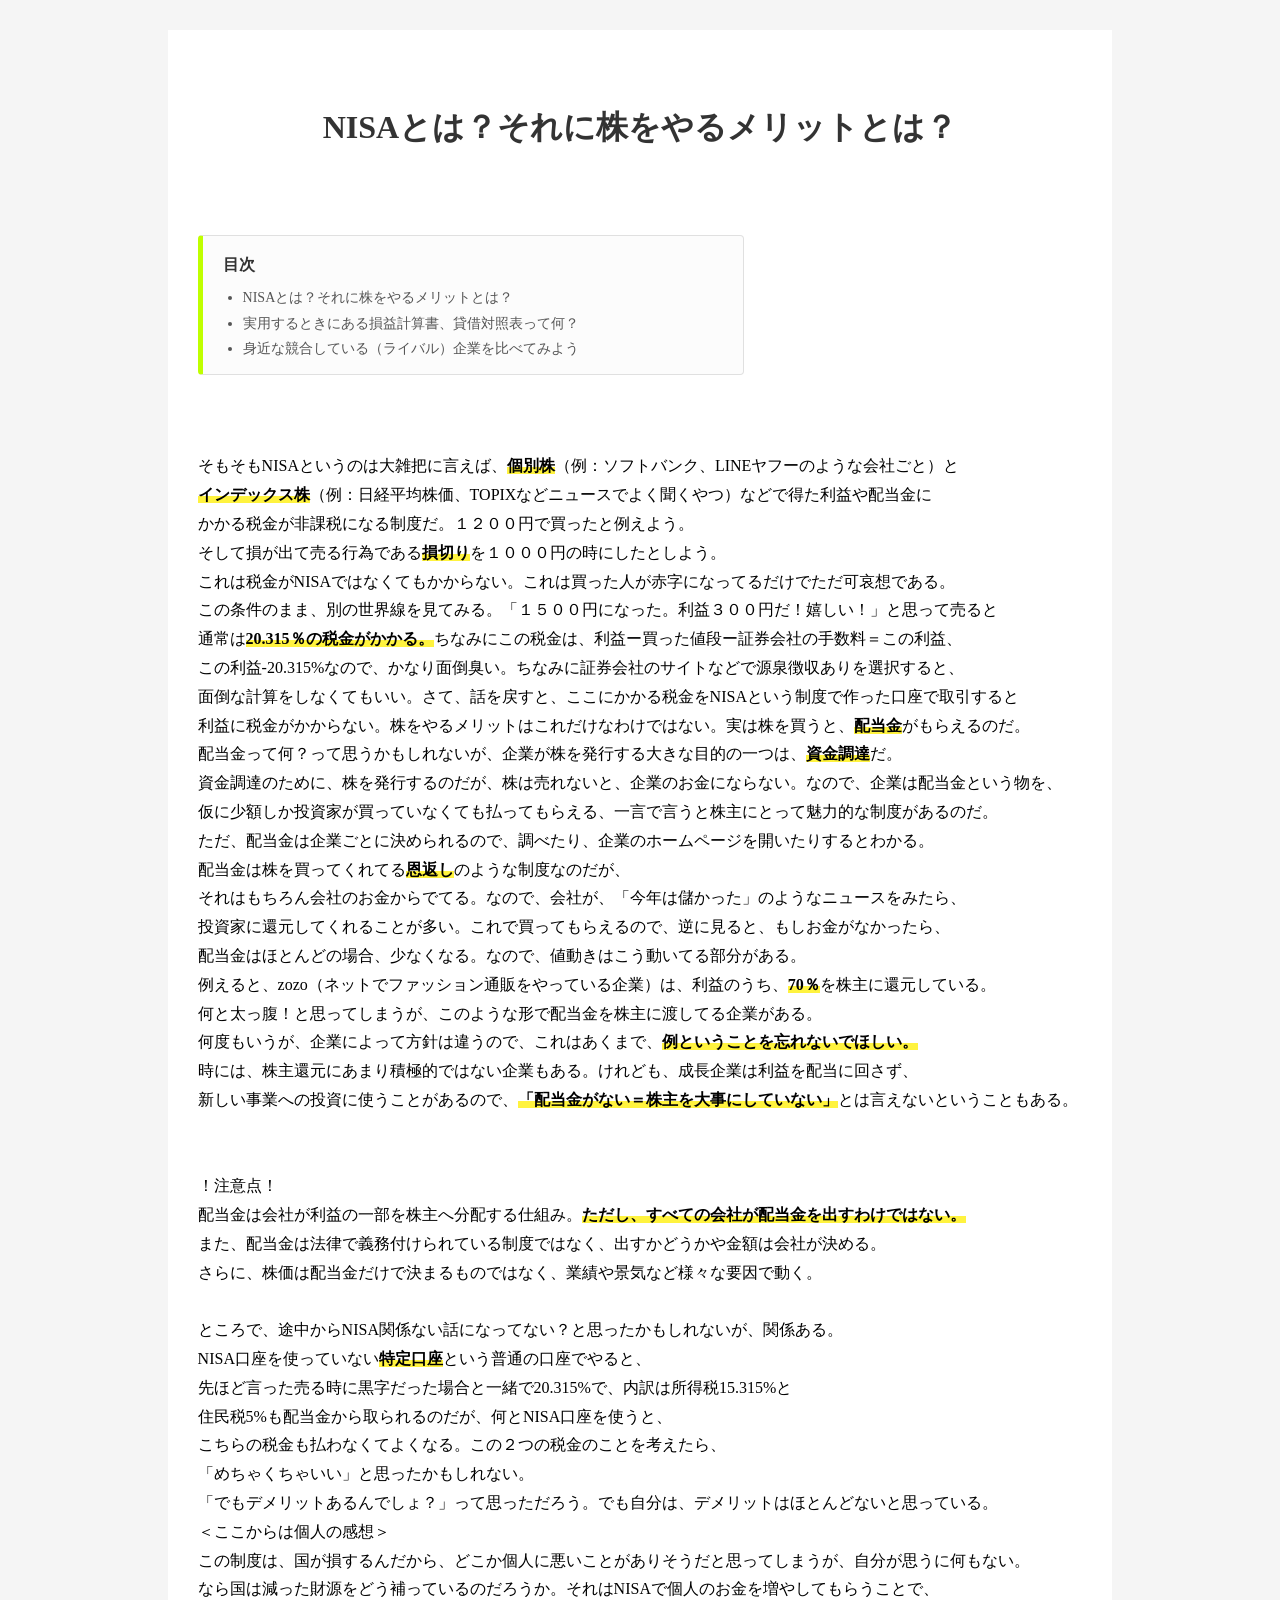
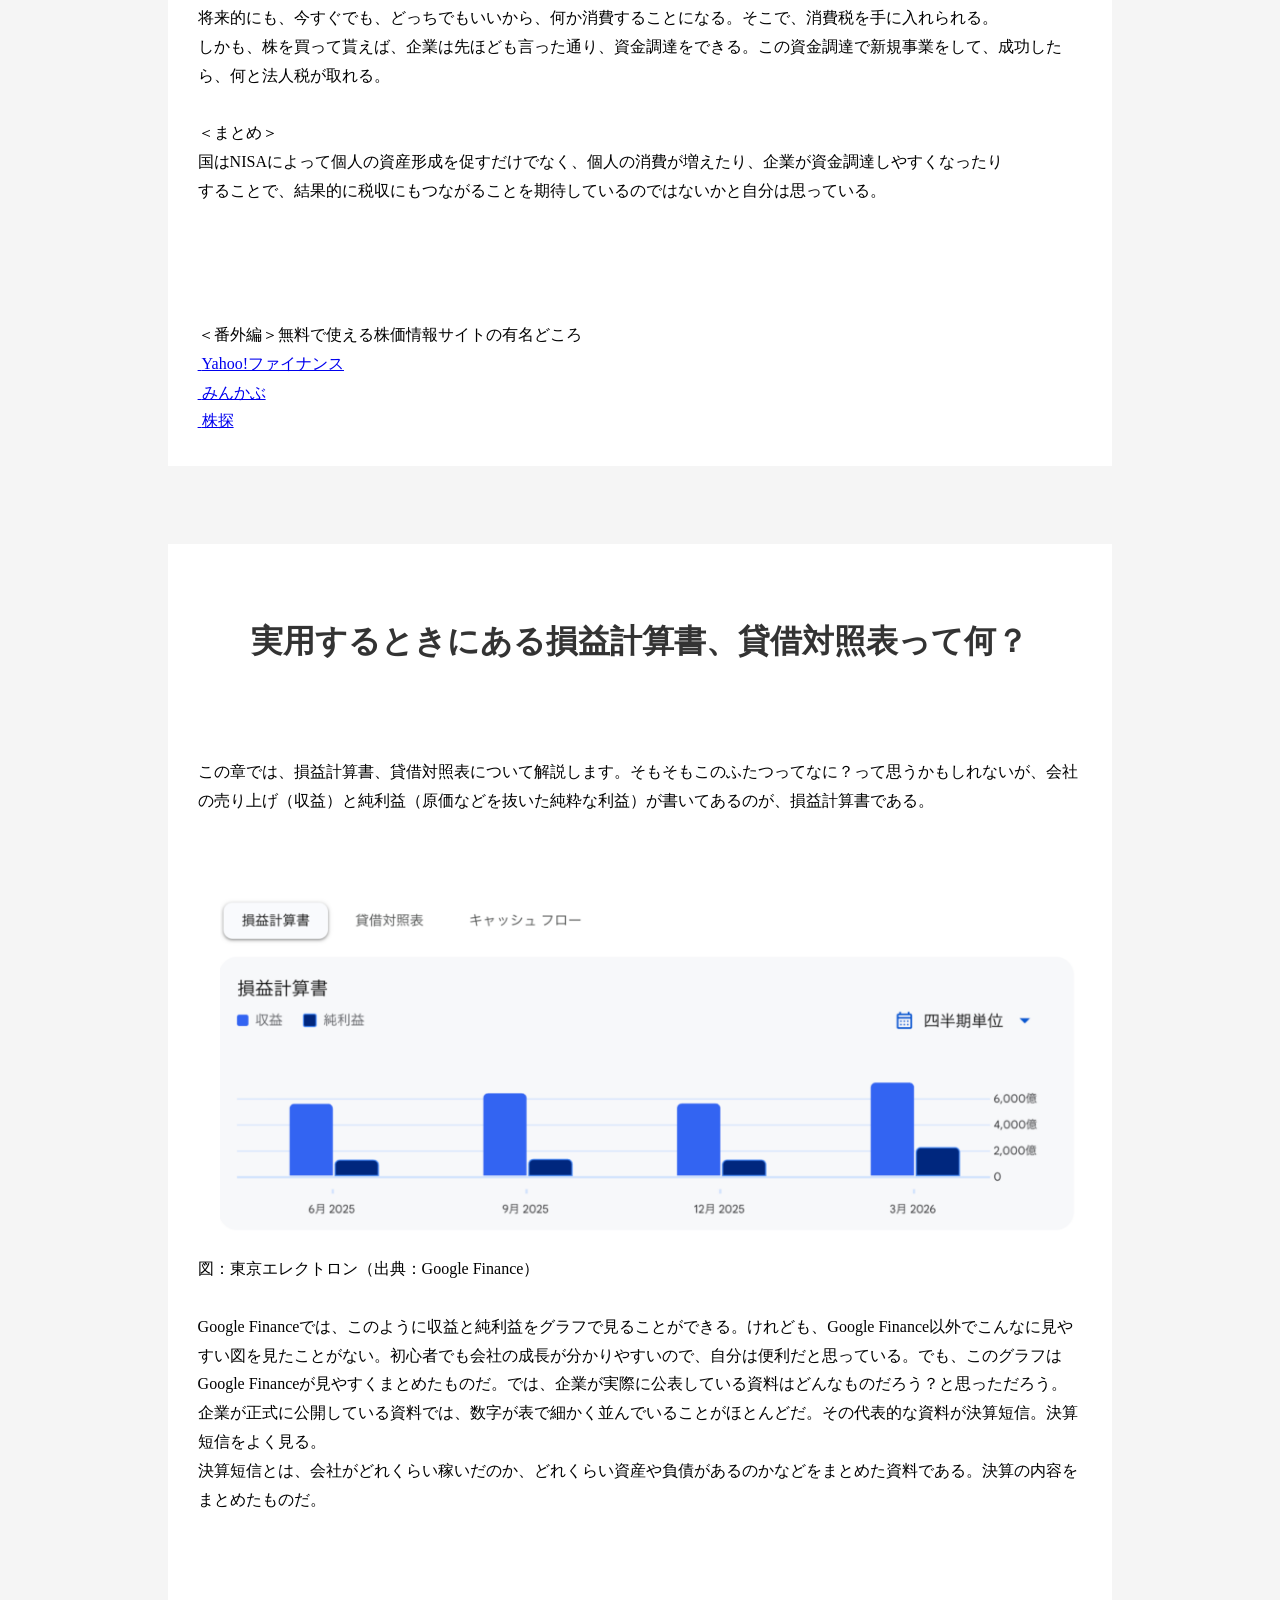
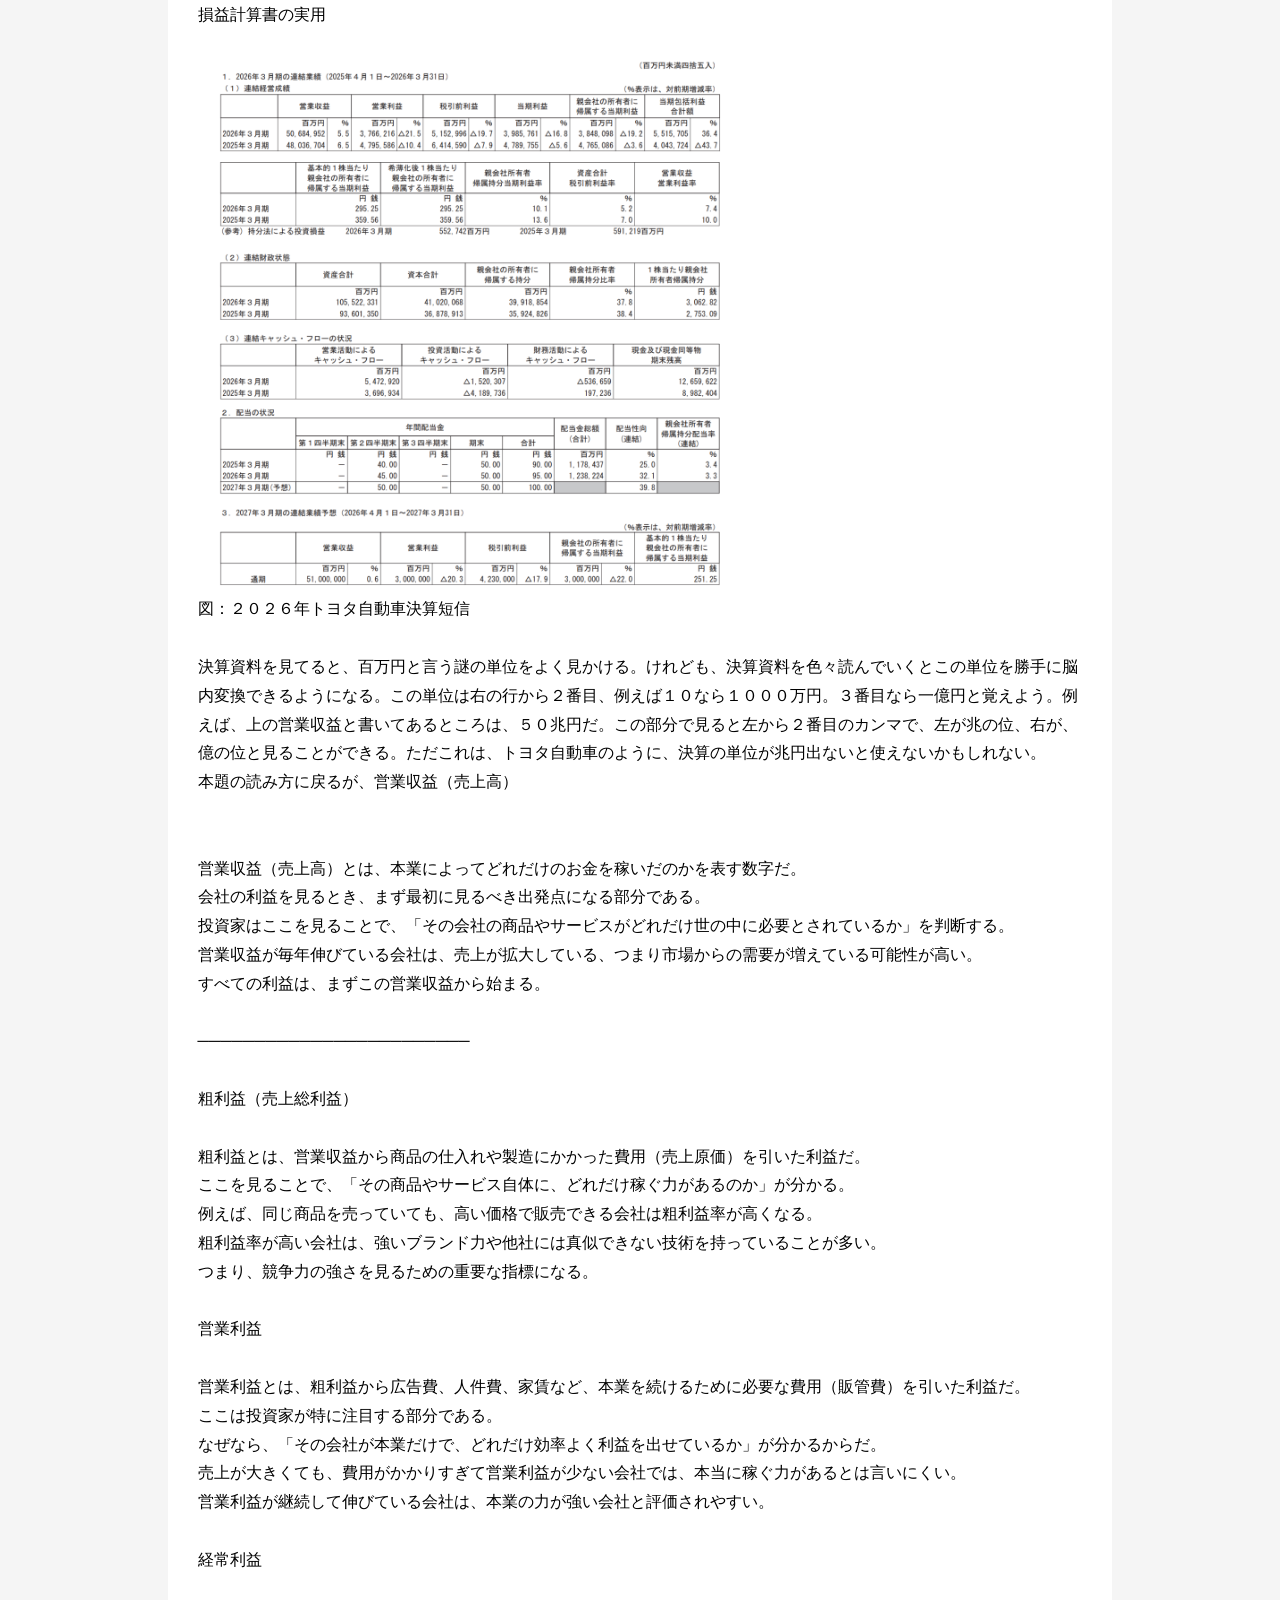
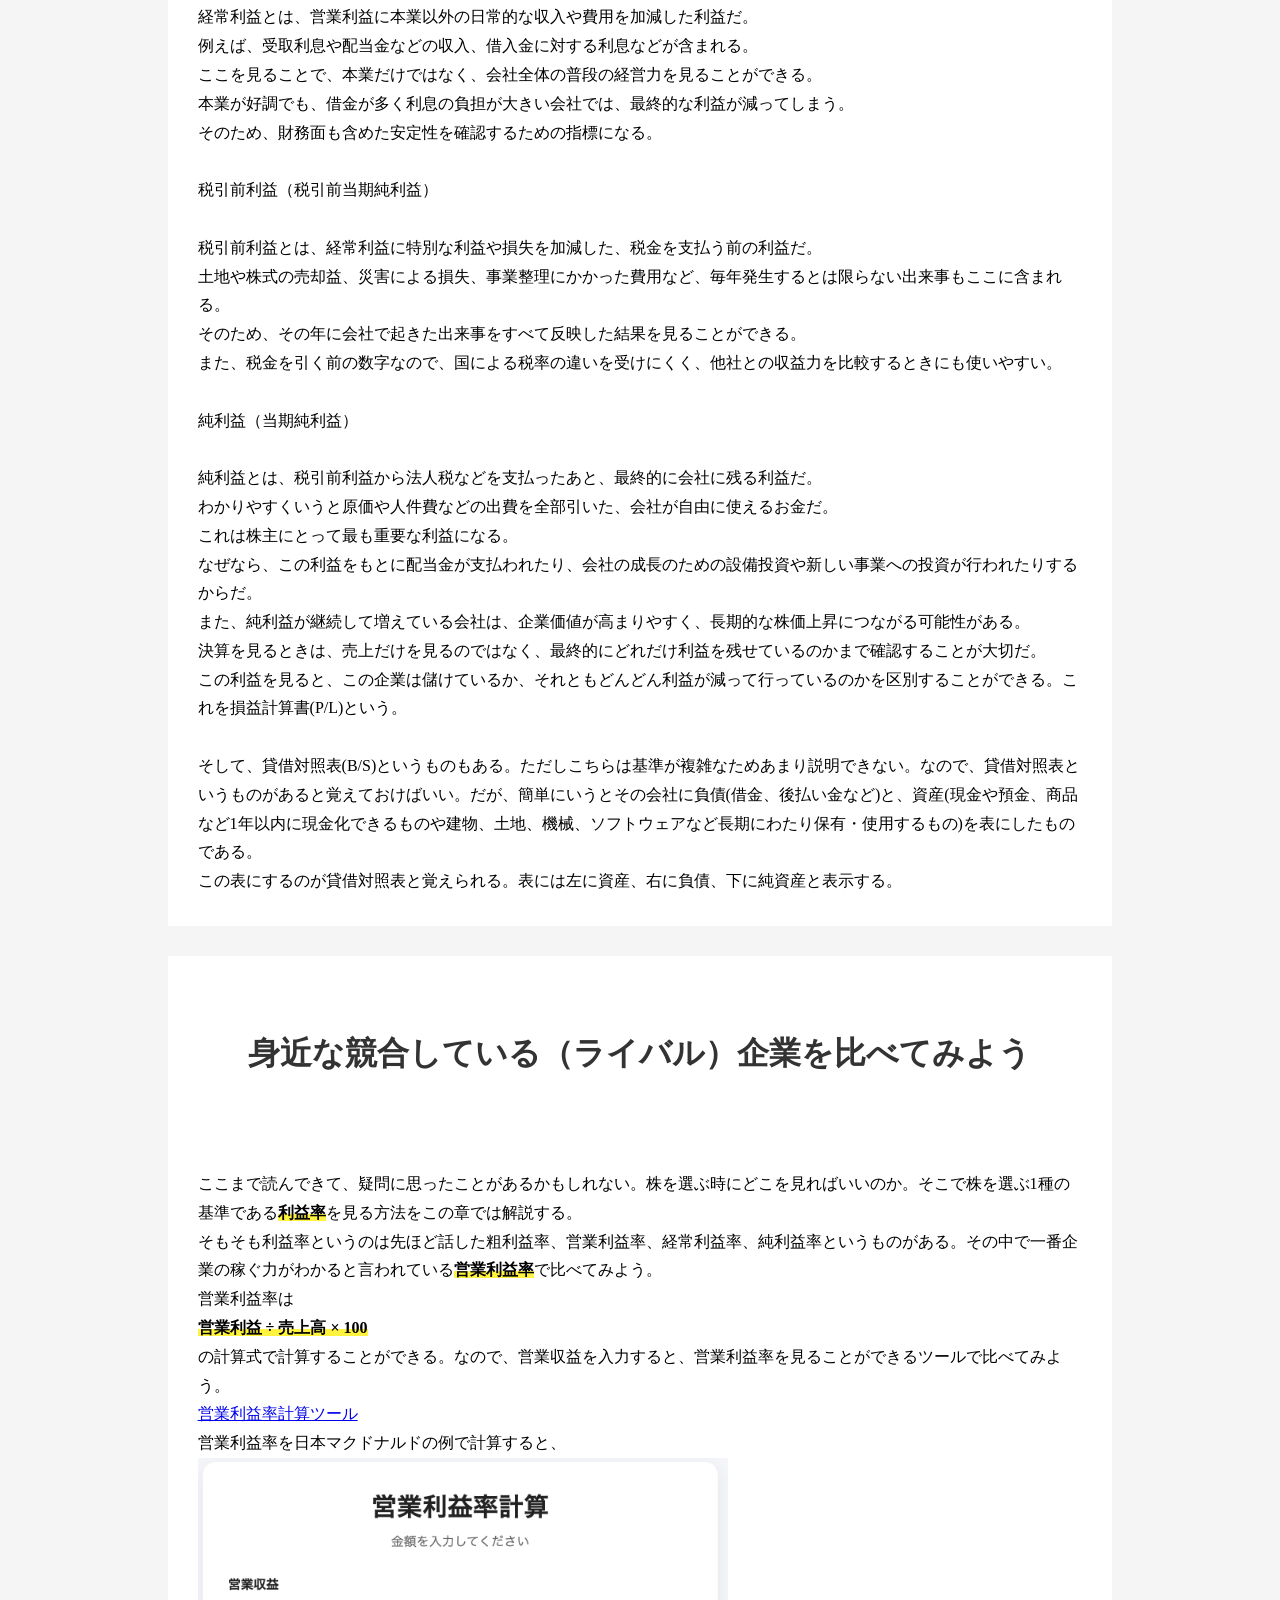
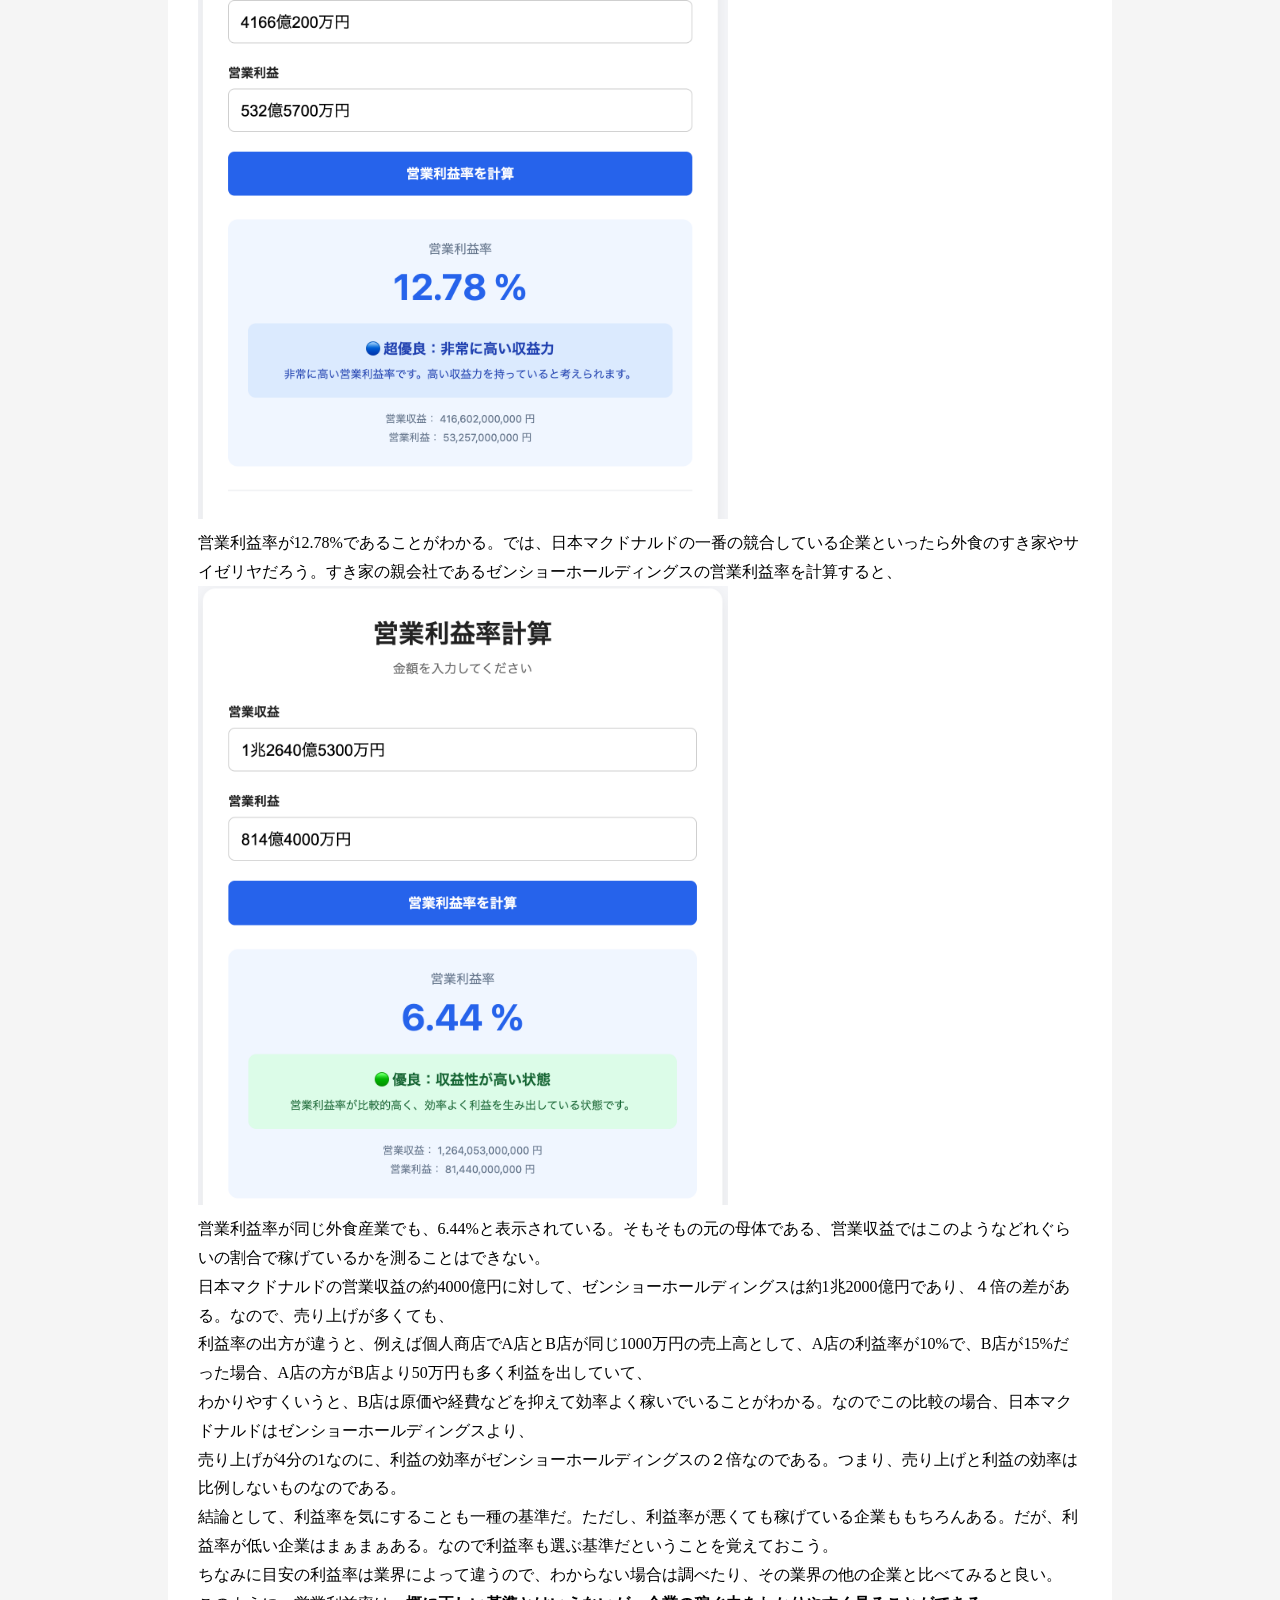
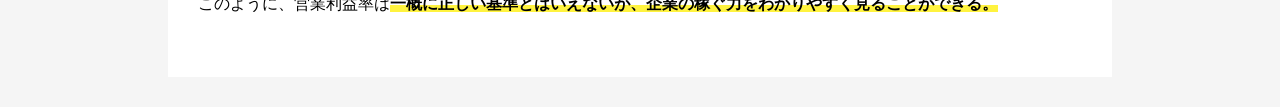
==== index.html @ a25e5764 "表記修正" ====
<!DOCTYPE html>
<html lang="ja">
<head>
    <link rel="stylesheet" href="style.css">
    <meta charset="UTF-8">
    <meta name="viewport" content="width=device-width, initial-scale=1.0">
    <title>自由研究2026</title>
    <link rel="icon" href="img/favicon.png" type="image/png">
</head>
<body>

<div class="text-box">
<h1 id="a">NISAとは？それに株をやるメリットとは？</h1>
<div class="toc-box"><p class="toc-title">目次</p><ul><li><a href="#a">NISAとは？それに株をやるメリットとは？</a></li><li><a href="#b">実用するときにある損益計算書、貸借対照表って何？</a></li><li><a href="#c">身近な競合している（ライバル）企業を比べてみよう</a></li></ul></div>

そもそもNISAというのは大雑把に言えば、<strong>個別株</strong>（例：ソフトバンク、LINEヤフーのような会社ごと）と
<strong>インデックス株</strong>（例：日経平均株価、TOPIXなどニュースでよく聞くやつ）などで得た利益や配当金に
かかる税金が非課税になる制度だ。１２００円で買ったと例えよう。
そして損が出て売る行為である<strong>損切り</strong>を１０００円の時にしたとしよう。
これは税金がNISAではなくてもかからない。これは買った人が赤字になってるだけでただ可哀想である。
この条件のまま、別の世界線を見てみる。「１５００円になった。利益３００円だ！嬉しい！」と思って売ると
通常は<strong>20.315％の税金がかかる。</strong>ちなみにこの税金は、利益ー買った値段ー証券会社の手数料＝この利益、
この利益-20.315%なので、かなり面倒臭い。ちなみに証券会社のサイトなどで源泉徴収ありを選択すると、
面倒な計算をしなくてもいい。さて、話を戻すと、ここにかかる税金をNISAという制度で作った口座で取引すると
利益に税金がかからない。株をやるメリットはこれだけなわけではない。実は株を買うと、<strong>配当金</strong>がもらえるのだ。
配当金って何？って思うかもしれないが、企業が株を発行する大きな目的の一つは、<strong>資金調達</strong>だ。
資金調達のために、株を発行するのだが、株は売れないと、企業のお金にならない。なので、企業は配当金という物を、
仮に少額しか投資家が買っていなくても払ってもらえる、一言で言うと株主にとって魅力的な制度があるのだ。
ただ、配当金は企業ごとに決められるので、調べたり、企業のホームページを開いたりするとわかる。
配当金は株を買ってくれてる<strong>恩返し</strong>のような制度なのだが、
それはもちろん会社のお金からでてる。なので、会社が、「今年は儲かった」のようなニュースをみたら、
投資家に還元してくれることが多い。これで買ってもらえるので、逆に見ると、もしお金がなかったら、
配当金はほとんどの場合、少なくなる。なので、値動きはこう動いてる部分がある。
例えると、zozo（ネットでファッション通販をやっている企業）は、利益のうち、<strong>70％</strong>を株主に還元している。
何と太っ腹！と思ってしまうが、このような形で配当金を株主に渡してる企業がある。
何度もいうが、企業によって方針は違うので、これはあくまで、<strong>例ということを忘れないでほしい。</strong>
時には、株主還元にあまり積極的ではない企業もある。けれども、成長企業は利益を配当に回さず、
新しい事業への投資に使うことがあるので、<strong>「配当金がない＝株主を大事にしていない」</strong>とは言えないということもある。


！注意点！
配当金は会社が利益の一部を株主へ分配する仕組み。<strong>ただし、すべての会社が配当金を出すわけではない。</strong>
また、配当金は法律で義務付けられている制度ではなく、出すかどうかや金額は会社が決める。
さらに、株価は配当金だけで決まるものではなく、業績や景気など様々な要因で動く。

ところで、途中からNISA関係ない話になってない？と思ったかもしれないが、関係ある。
NISA口座を使っていない<strong>特定口座</strong>という普通の口座でやると、
先ほど言った売る時に黒字だった場合と一緒で20.315%で、内訳は所得税15.315%と
住民税5%も配当金から取られるのだが、何とNISA口座を使うと、
こちらの税金も払わなくてよくなる。この２つの税金のことを考えたら、
「めちゃくちゃいい」と思ったかもしれない。
「でもデメリットあるんでしょ？」って思っただろう。でも自分は、デメリットはほとんどないと思っている。
＜ここからは個人の感想＞
この制度は、国が損するんだから、どこか個人に悪いことがありそうだと思ってしまうが、自分が思うに何もない。
なら国は減った財源をどう補っているのだろうか。それはNISAで個人のお金を増やしてもらうことで、
将来的にも、今すぐでも、どっちでもいいから、何か消費することになる。そこで、消費税を手に入れられる。
しかも、株を買って貰えば、企業は先ほども言った通り、資金調達をできる。この資金調達で新規事業をして、成功したら、何と法人税が取れる。

＜まとめ＞
国はNISAによって個人の資産形成を促すだけでなく、個人の消費が増えたり、企業が資金調達しやすくなったり
することで、結果的に税収にもつながることを期待しているのではないかと自分は思っている。




＜番外編＞無料で使える株価情報サイトの有名どころ
<a href="https://finance.yahoo.co.jp" target="_blank"> Yahoo!ファイナンス</a>
<a href="https://minkabu.jp" target="_blank"> みんかぶ</a>
<a href="https://kabutan.jp" target="_blank"> 株探</a>
</div>
<br>
<div class="text-box">
<h1 id="b">実用するときにある損益計算書、貸借対照表って何？</h1>

この章では、損益計算書、貸借対照表について解説します。そもそもこのふたつってなに？って思うかもしれないが、会社の売り上げ（収益）と純利益（原価などを抜いた純粋な利益）が書いてあるのが、損益計算書である。


<img src="img/googlefinance.png" alt="Google Finance TEL data" class="article-img">
図：東京エレクトロン（出典：Google Finance）

Google Financeでは、このように収益と純利益をグラフで見ることができる。けれども、Google Finance以外でこんなに見やすい図を見たことがない。初心者でも会社の成長が分かりやすいので、自分は便利だと思っている。でも、このグラフはGoogle Financeが見やすくまとめたものだ。では、企業が実際に公表している資料はどんなものだろう？と思っただろう。企業が正式に公開している資料では、数字が表で細かく並んでいることがほとんどだ。その代表的な資料が決算短信。決算短信をよく見る。
決算短信とは、会社がどれくらい稼いだのか、どれくらい資産や負債があるのかなどをまとめた資料である。決算の内容をまとめたものだ。



損益計算書の実用

<img src="img/toyota-deta.png" alt="トヨタ自動車決算短信" class="toyota-img">
図：２０２６年トヨタ自動車決算短信

決算資料を見てると、百万円と言う謎の単位をよく見かける。けれども、決算資料を色々読んでいくとこの単位を勝手に脳内変換できるようになる。この単位は右の行から２番目、例えば１０なら１０００万円。３番目なら一億円と覚えよう。例えば、上の営業収益と書いてあるところは、５０兆円だ。この部分で見ると左から２番目のカンマで、左が兆の位、右が、億の位と見ることができる。ただこれは、トヨタ自動車のように、決算の単位が兆円出ないと使えないかもしれない。
本題の読み方に戻るが、営業収益（売上高）


営業収益（売上高）とは、本業によってどれだけのお金を稼いだのかを表す数字だ。
会社の利益を見るとき、まず最初に見るべき出発点になる部分である。
投資家はここを見ることで、「その会社の商品やサービスがどれだけ世の中に必要とされているか」を判断する。
営業収益が毎年伸びている会社は、売上が拡大している、つまり市場からの需要が増えている可能性が高い。
すべての利益は、まずこの営業収益から始まる。

────────────────────────

粗利益（売上総利益）

粗利益とは、営業収益から商品の仕入れや製造にかかった費用（売上原価）を引いた利益だ。
ここを見ることで、「その商品やサービス自体に、どれだけ稼ぐ力があるのか」が分かる。
例えば、同じ商品を売っていても、高い価格で販売できる会社は粗利益率が高くなる。
粗利益率が高い会社は、強いブランド力や他社には真似できない技術を持っていることが多い。
つまり、競争力の強さを見るための重要な指標になる。

営業利益

営業利益とは、粗利益から広告費、人件費、家賃など、本業を続けるために必要な費用（販管費）を引いた利益だ。
ここは投資家が特に注目する部分である。
なぜなら、「その会社が本業だけで、どれだけ効率よく利益を出せているか」が分かるからだ。
売上が大きくても、費用がかかりすぎて営業利益が少ない会社では、本当に稼ぐ力があるとは言いにくい。
営業利益が継続して伸びている会社は、本業の力が強い会社と評価されやすい。

経常利益

経常利益とは、営業利益に本業以外の日常的な収入や費用を加減した利益だ。
例えば、受取利息や配当金などの収入、借入金に対する利息などが含まれる。
ここを見ることで、本業だけではなく、会社全体の普段の経営力を見ることができる。
本業が好調でも、借金が多く利息の負担が大きい会社では、最終的な利益が減ってしまう。
そのため、財務面も含めた安定性を確認するための指標になる。

税引前利益（税引前当期純利益）

税引前利益とは、経常利益に特別な利益や損失を加減した、税金を支払う前の利益だ。
土地や株式の売却益、災害による損失、事業整理にかかった費用など、毎年発生するとは限らない出来事もここに含まれる。
そのため、その年に会社で起きた出来事をすべて反映した結果を見ることができる。
また、税金を引く前の数字なので、国による税率の違いを受けにくく、他社との収益力を比較するときにも使いやすい。

純利益（当期純利益）

純利益とは、税引前利益から法人税などを支払ったあと、最終的に会社に残る利益だ。
わかりやすくいうと原価や人件費などの出費を全部引いた、会社が自由に使えるお金だ。
これは株主にとって最も重要な利益になる。
なぜなら、この利益をもとに配当金が支払われたり、会社の成長のための設備投資や新しい事業への投資が行われたりするからだ。
また、純利益が継続して増えている会社は、企業価値が高まりやすく、長期的な株価上昇につながる可能性がある。
決算を見るときは、売上だけを見るのではなく、最終的にどれだけ利益を残せているのかまで確認することが大切だ。
この利益を見ると、この企業は儲けているか、それともどんどん利益が減って行っているのかを区別することができる。これを損益計算書(P/L)という。

そして、貸借対照表(B/S)というものもある。ただしこちらは基準が複雑なためあまり説明できない。なので、貸借対照表というものがあると覚えておけばいい。だが、簡単にいうとその会社に負債(借金、後払い金など)と、資産(現金や預金、商品など1年以内に現金化できるものや建物、土地、機械、ソフトウェアなど長期にわたり保有・使用するもの)を表にしたものである。
この表にするのが貸借対照表と覚えられる。表には左に資産、右に負債、下に純資産と表示する。
</div>

<div class="text-box">
<h1 id="c">身近な競合している（ライバル）企業を比べてみよう</h1>

ここまで読んできて、疑問に思ったことがあるかもしれない。株を選ぶ時にどこを見ればいいのか。そこで株を選ぶ1種の基準である<strong>利益率</strong>を見る方法をこの章では解説する。
そもそも利益率というのは先ほど話した粗利益率、営業利益率、経常利益率、純利益率というものがある。その中で一番企業の稼ぐ力がわかると言われている<strong>営業利益率</strong>で比べてみよう。
営業利益率は
<strong>営業利益 ÷ 売上高 × 100</strong>
の計算式で計算することができる。なので、営業収益を入力すると、営業利益率を見ることができるツールで比べてみよう。
<a href="tool.html">営業利益率計算ツール</a>
営業利益率を日本マクドナルドの例で計算すると、
<img src="img/Mcdonald.png" alt="日本マクドナルドで試した時の画面" class="toyota-img">
営業利益率が12.78%であることがわかる。では、日本マクドナルドの一番の競合している企業といったら外食のすき家やサイゼリヤだろう。すき家の親会社であるゼンショーホールディングスの営業利益率を計算すると、
<img src="img/zensho-h.png" alt="ゼンショーホールディングスで試した時の画面" class="toyota-img">
営業利益率が同じ外食産業でも、6.44%と表示されている。そもそもの元の母体である、営業収益ではこのようなどれぐらいの割合で稼げているかを測ることはできない。
日本マクドナルドの営業収益の約4000億円に対して、ゼンショーホールディングスは約1兆2000億円であり、４倍の差がある。なので、売り上げが多くても、
利益率の出方が違うと、例えば個人商店でA店とB店が同じ1000万円の売上高として、A店の利益率が10%で、B店が15%だった場合、A店の方がB店より50万円も多く利益を出していて、
わかりやすくいうと、B店は原価や経費などを抑えて効率よく稼いでいることがわかる。なのでこの比較の場合、日本マクドナルドはゼンショーホールディングスより、
売り上げが4分の1なのに、利益の効率がゼンショーホールディングスの２倍なのである。つまり、売り上げと利益の効率は比例しないものなのである。
結論として、利益率を気にすることも一種の基準だ。ただし、利益率が悪くても稼げている企業ももちろんある。だが、利益率が低い企業はまぁまぁある。なので利益率も選ぶ基準だということを覚えておこう。
ちなみに目安の利益率は業界によって違うので、わからない場合は調べたり、その業界の他の企業と比べてみると良い。
このように、営業利益率は<strong>一概に正しい基準とはいえないが、企業の稼ぐ力をわかりやすく見ることができる。</strong>

</div>
</body>
</html>
---- style.css ----
html {
    scroll-behavior: smooth;
}

body {
    background-color: #f5f5f5;
}

/* ==========================================
   1. タブレット（iPad等）向けスタイル (1024px以下)
   ========================================== */
@media (max-width: 1024px) {
  .container {
    padding: 24px 32px;
  }

  h1 {
    font-size: 2.1rem; 
  }

  .toc {
    padding: 16px;
  }
}

/* ==========================================
   2. スマホ向けスタイル (767px以下)
   ========================================== */
@media (max-width: 767px) {
  .container {
    padding: 16px; 
  }

  h1 {
    font-size: 0.8rem; 
    text-align: center; 
  }

  h2 {
    font-size: 0.7rem;
  }

   p {
    font-size: 12px;
  }
  body {
    font-size: 15px; 
  }

  .table-wrapper {
    overflow-x: auto; 
  }
}
/* ここまで */
.text-box {
    white-space: pre-wrap;
    width: 70%;
    max-width: 900px;
    margin: 30px auto;
    padding: 30px;
    background-color: white;
    line-height: 1.8;
}

h1 {
    font-size: 32px !important; 
    text-align: center;
    margin-top: 10px;
    margin-bottom: 30px;
    color: #333333;
}

strong {
    background: linear-gradient(transparent 60%, #fff33f 60%);
}

.toc-box {
    background-color: #fcfcfc;
    border: 1px solid #e0e0e0;
    border-left: 5px solid #bfff00;
    padding: 15px 20px; 
    margin: 20px 0;
    border-radius: 4px;
    max-width: 500px; 
}

.toc-title {
    font-weight: bold;
    margin-top: 0;
    margin-bottom: 8px; 
    color: #333;
    font-size: 16px !important; 
}

.toc-box ul {
    margin: 0 !important;   
    padding-left: 20px !important;
}

.toc-box li {
    margin: 0 0 6px 0 !important; 
    padding: 0 !important;        
    line-height: 1.4 !important;  
    color: #555;
    font-size: 14px !important; 
}

.toc-box li:last-child {
    margin-bottom: 0 !important;
}

.toc-box a {
    color: inherit !important;            
    text-decoration: none !important;
    display: inline-block;
    width: 100%;               
}

.toc-box a:hover {
    opacity: 0.7;
}

.article-img {
  max-width: 100%;
  height: auto;
}

.toyota-img {
  max-width: 60%;
  height: auto;
}
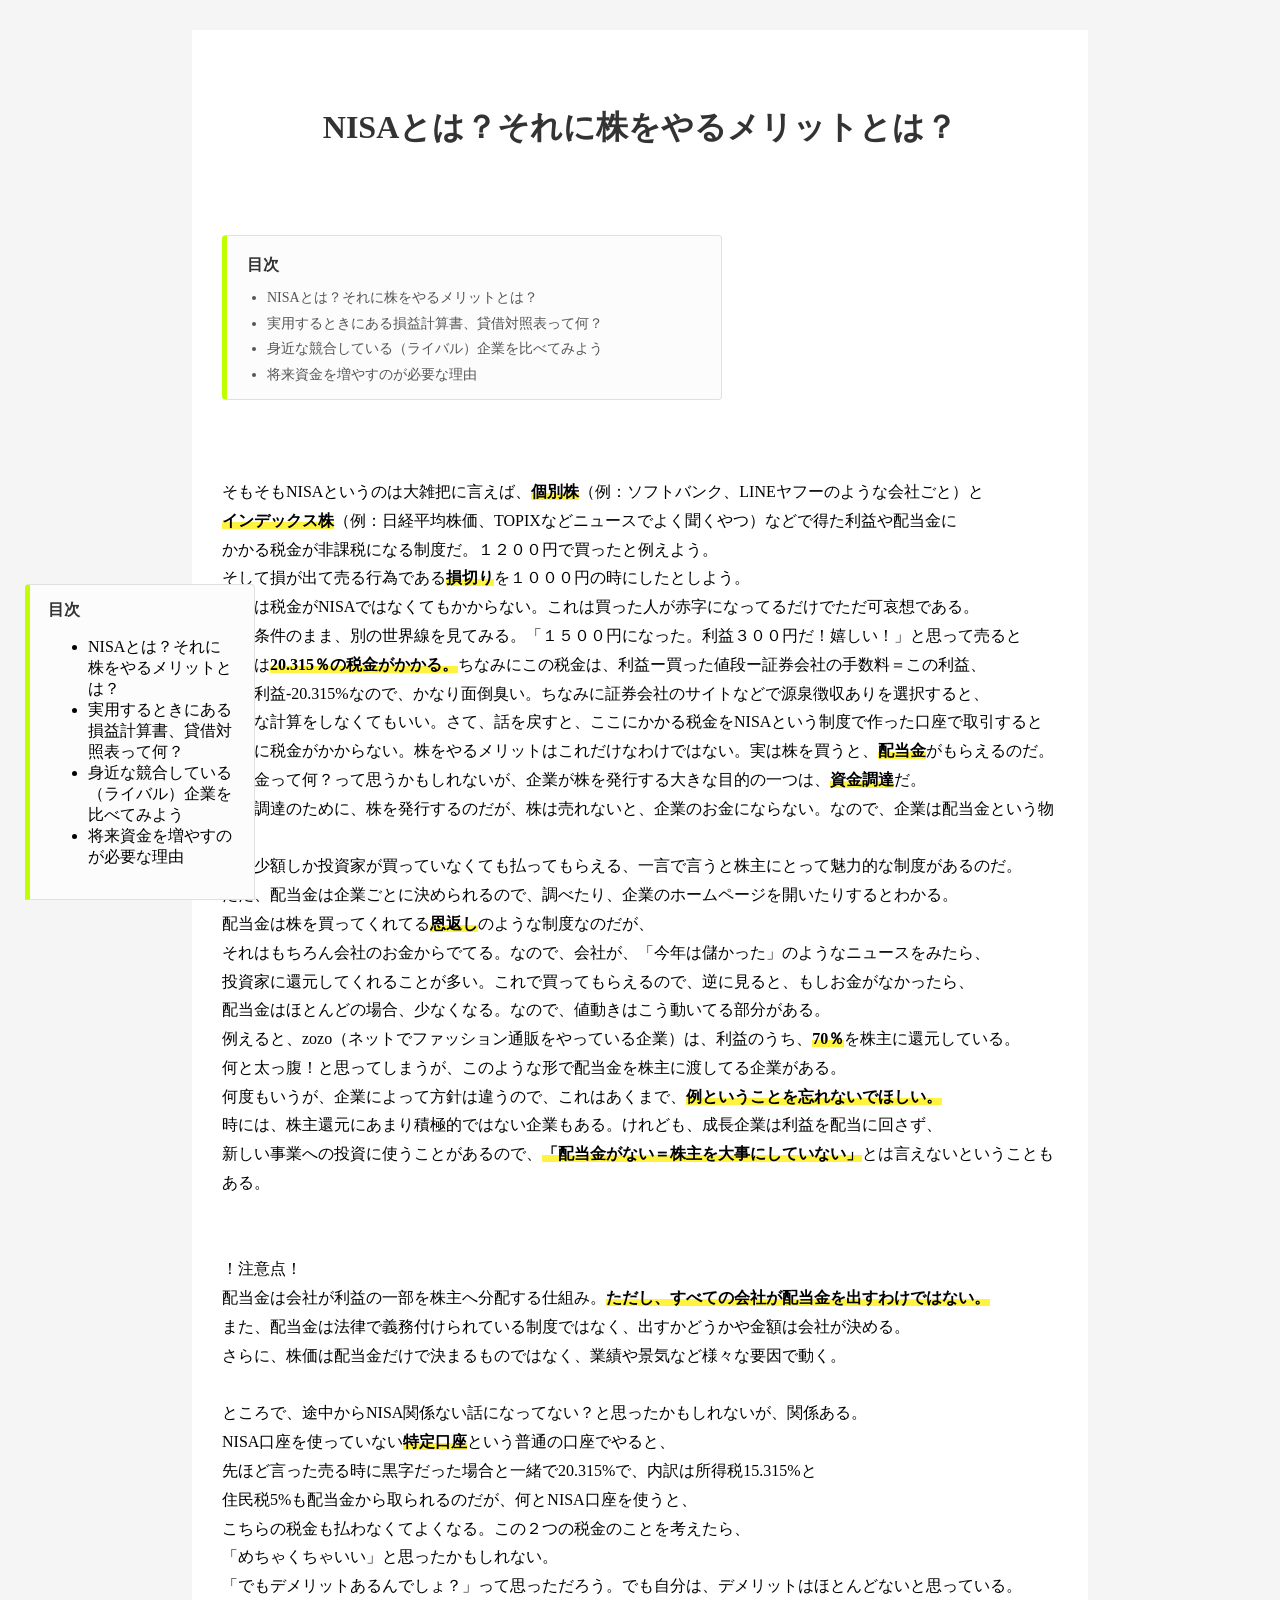
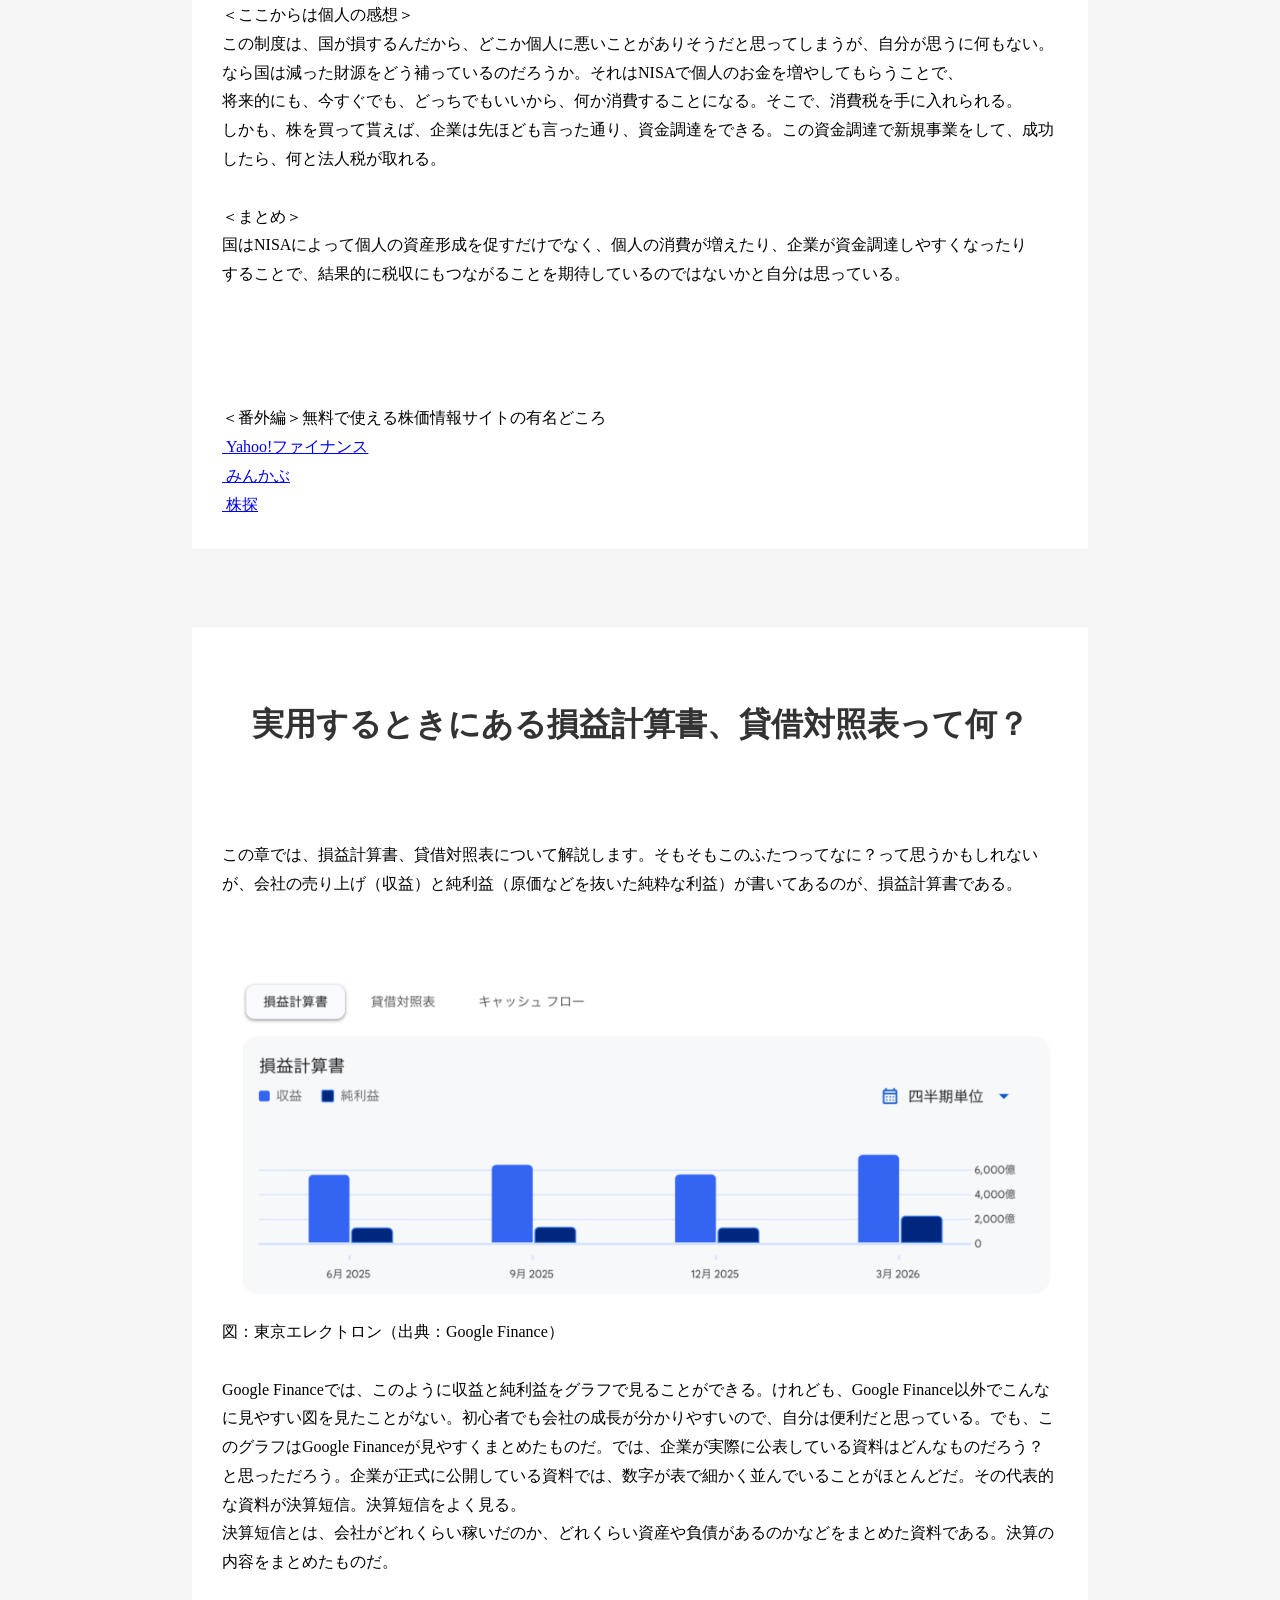
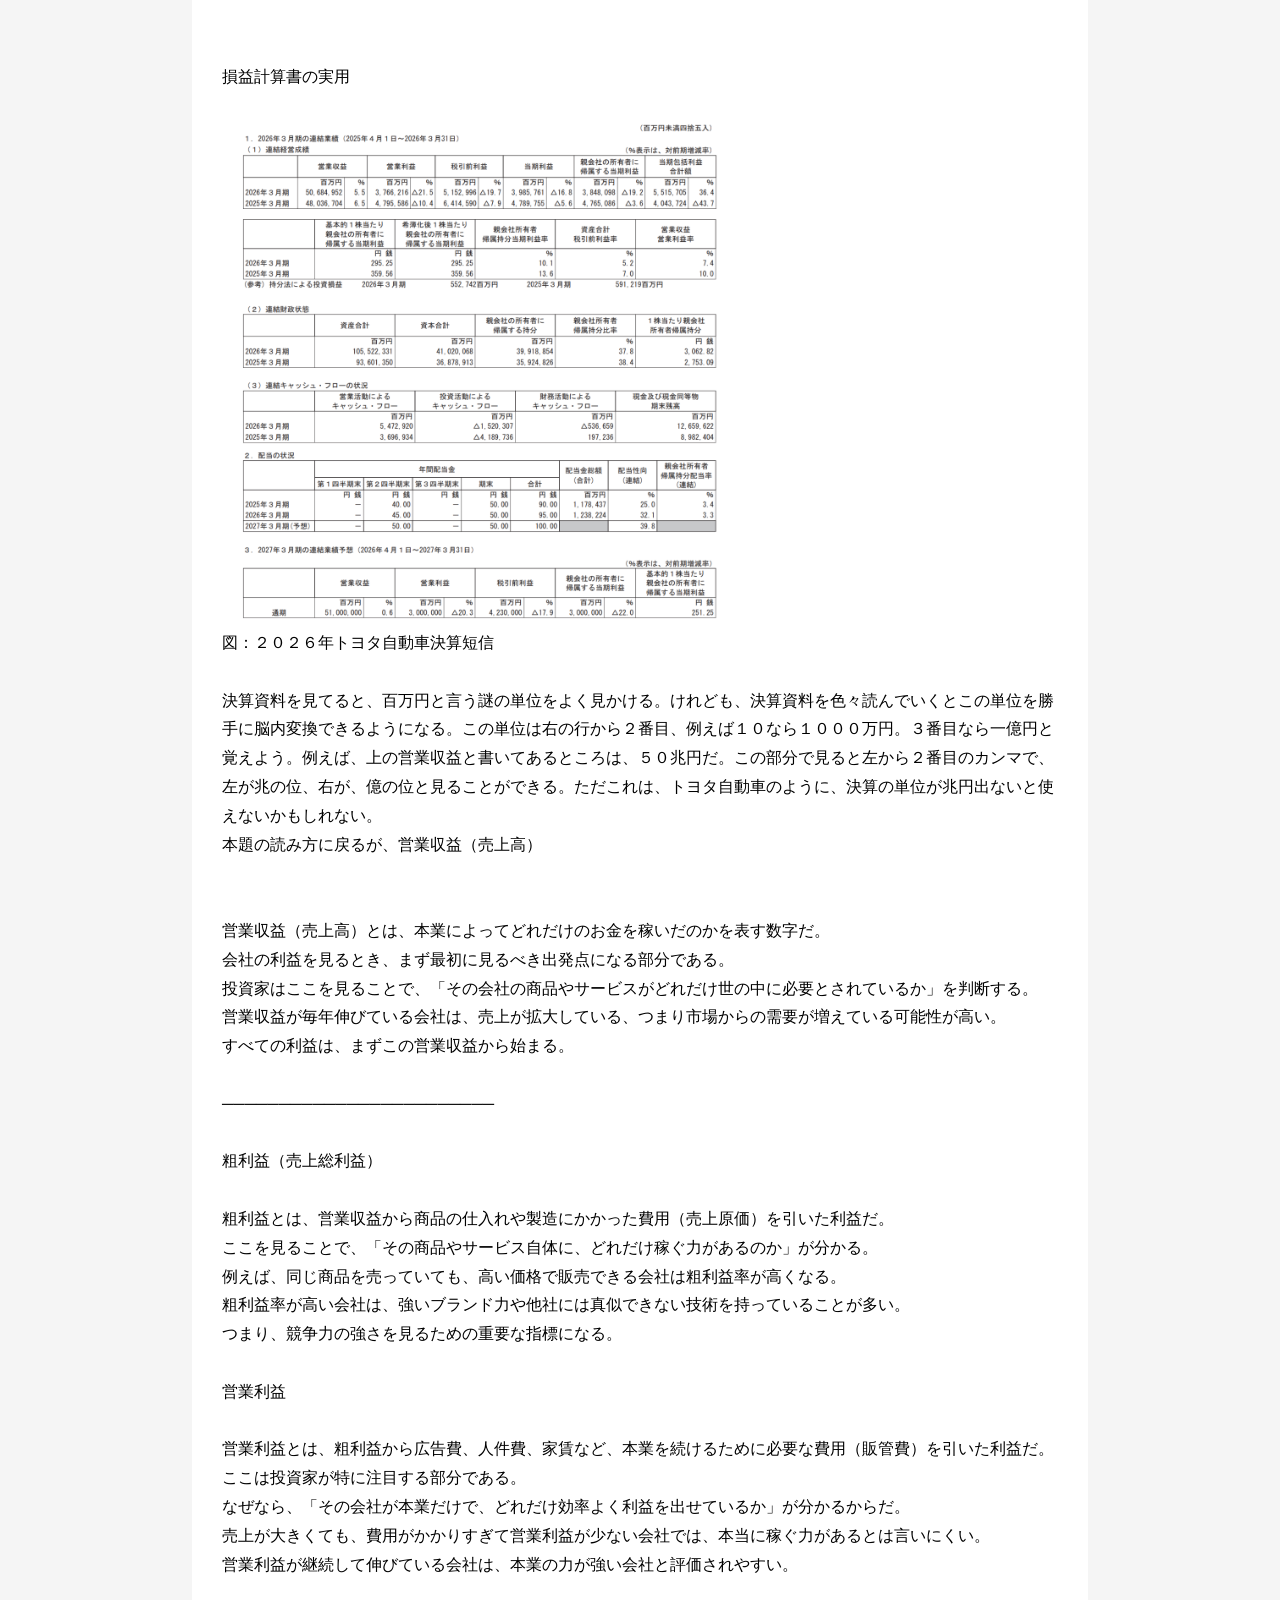
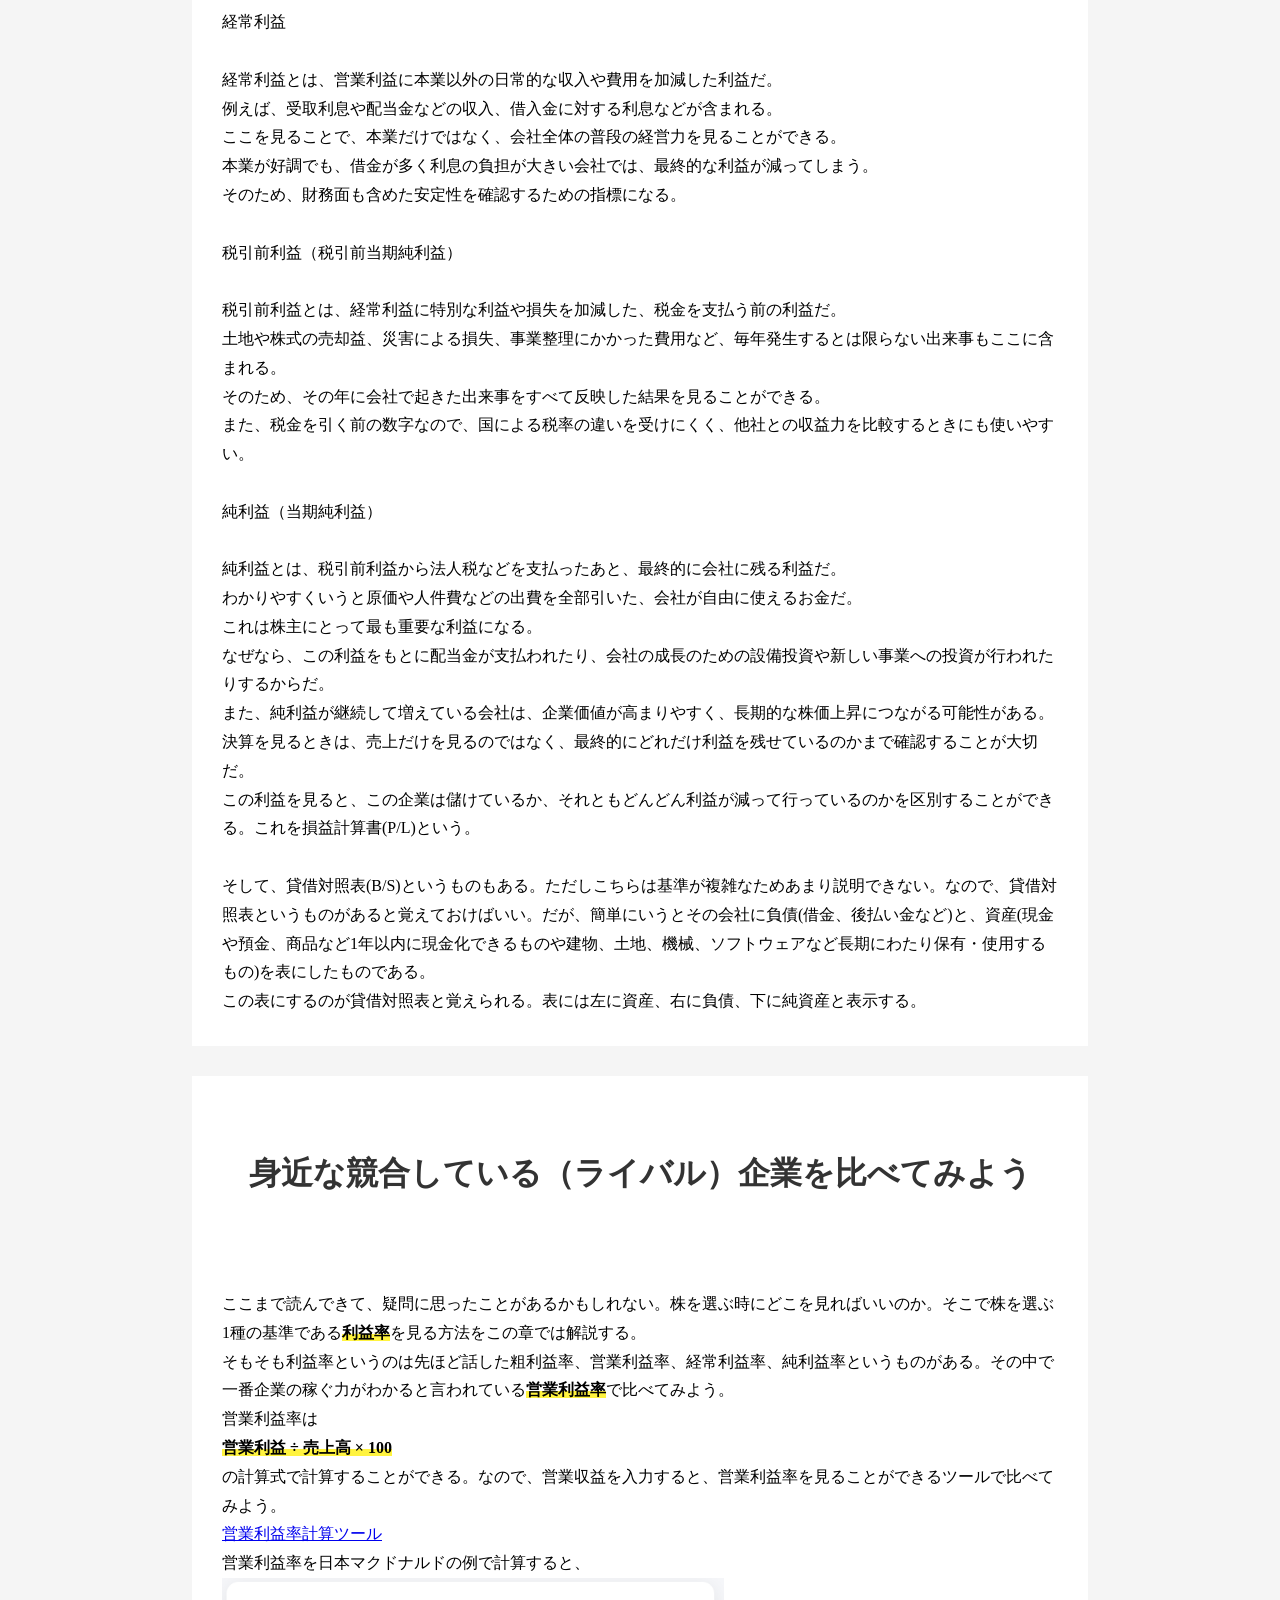
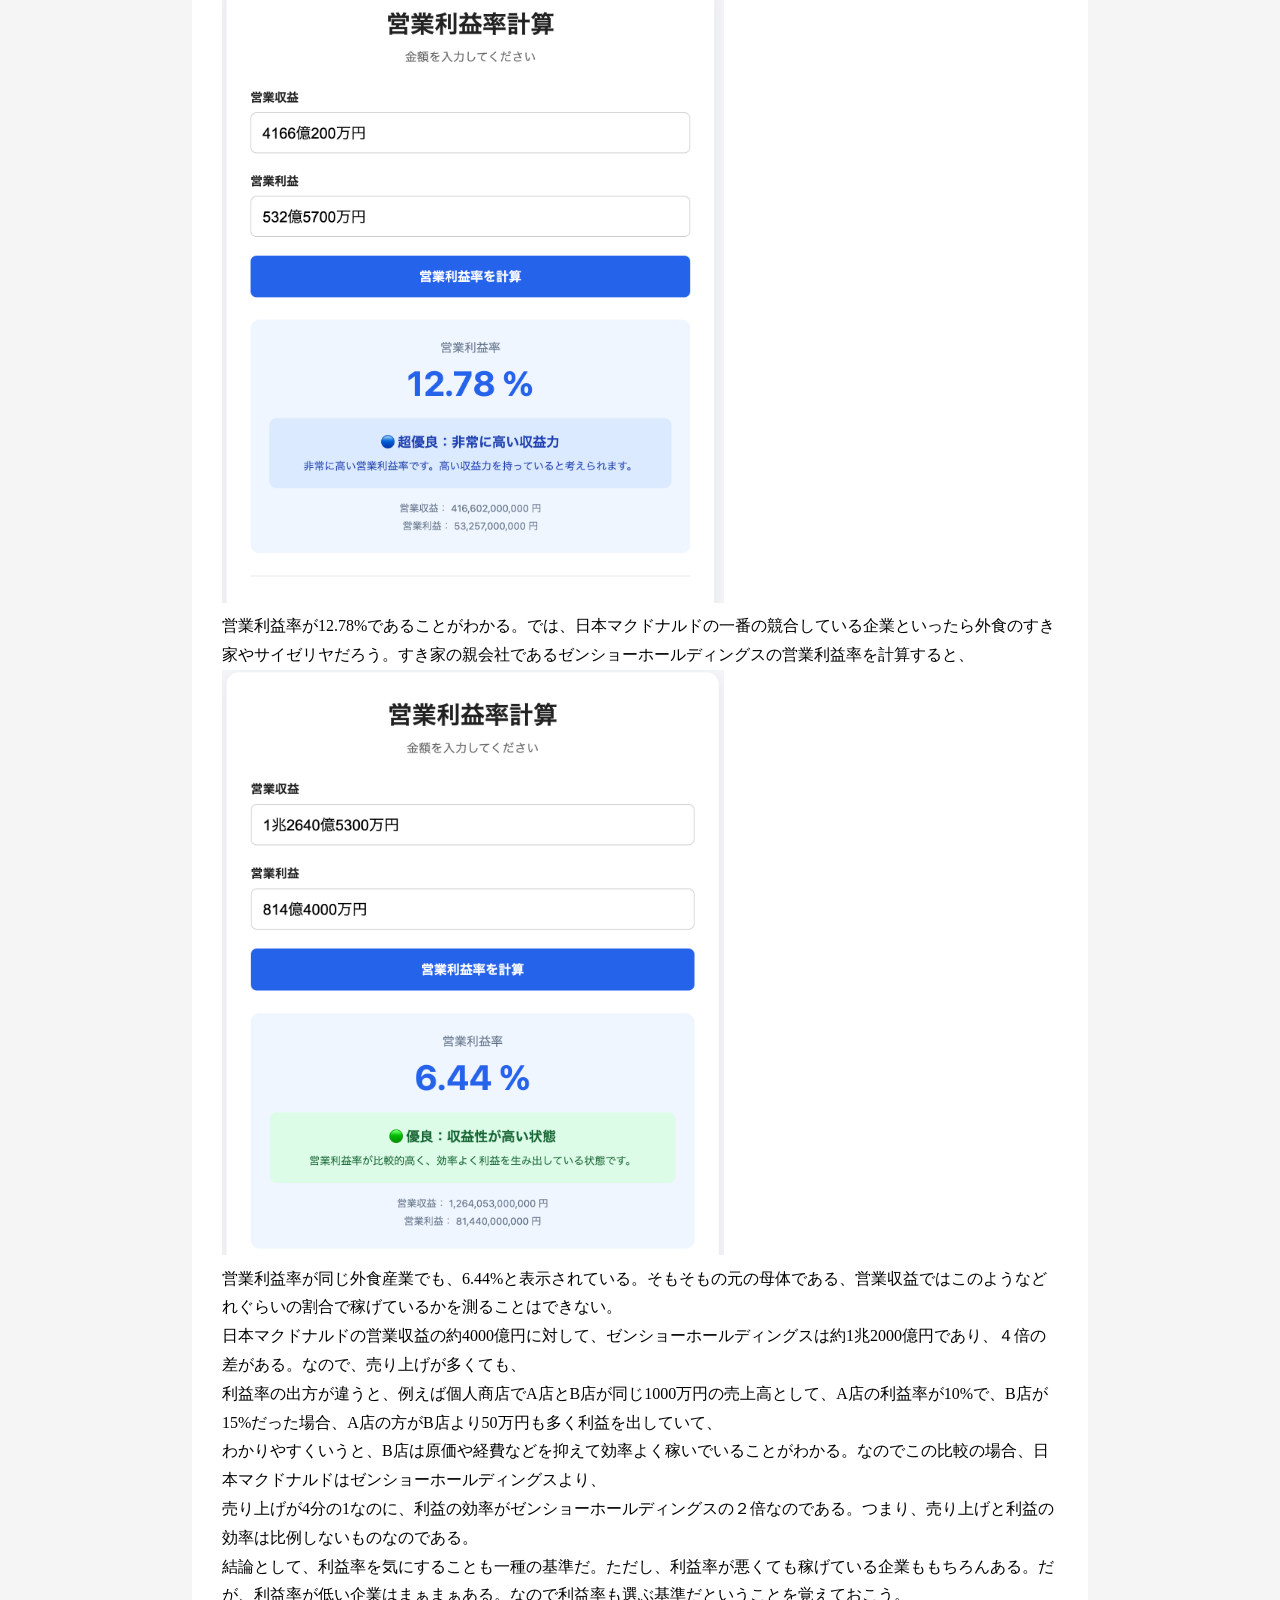
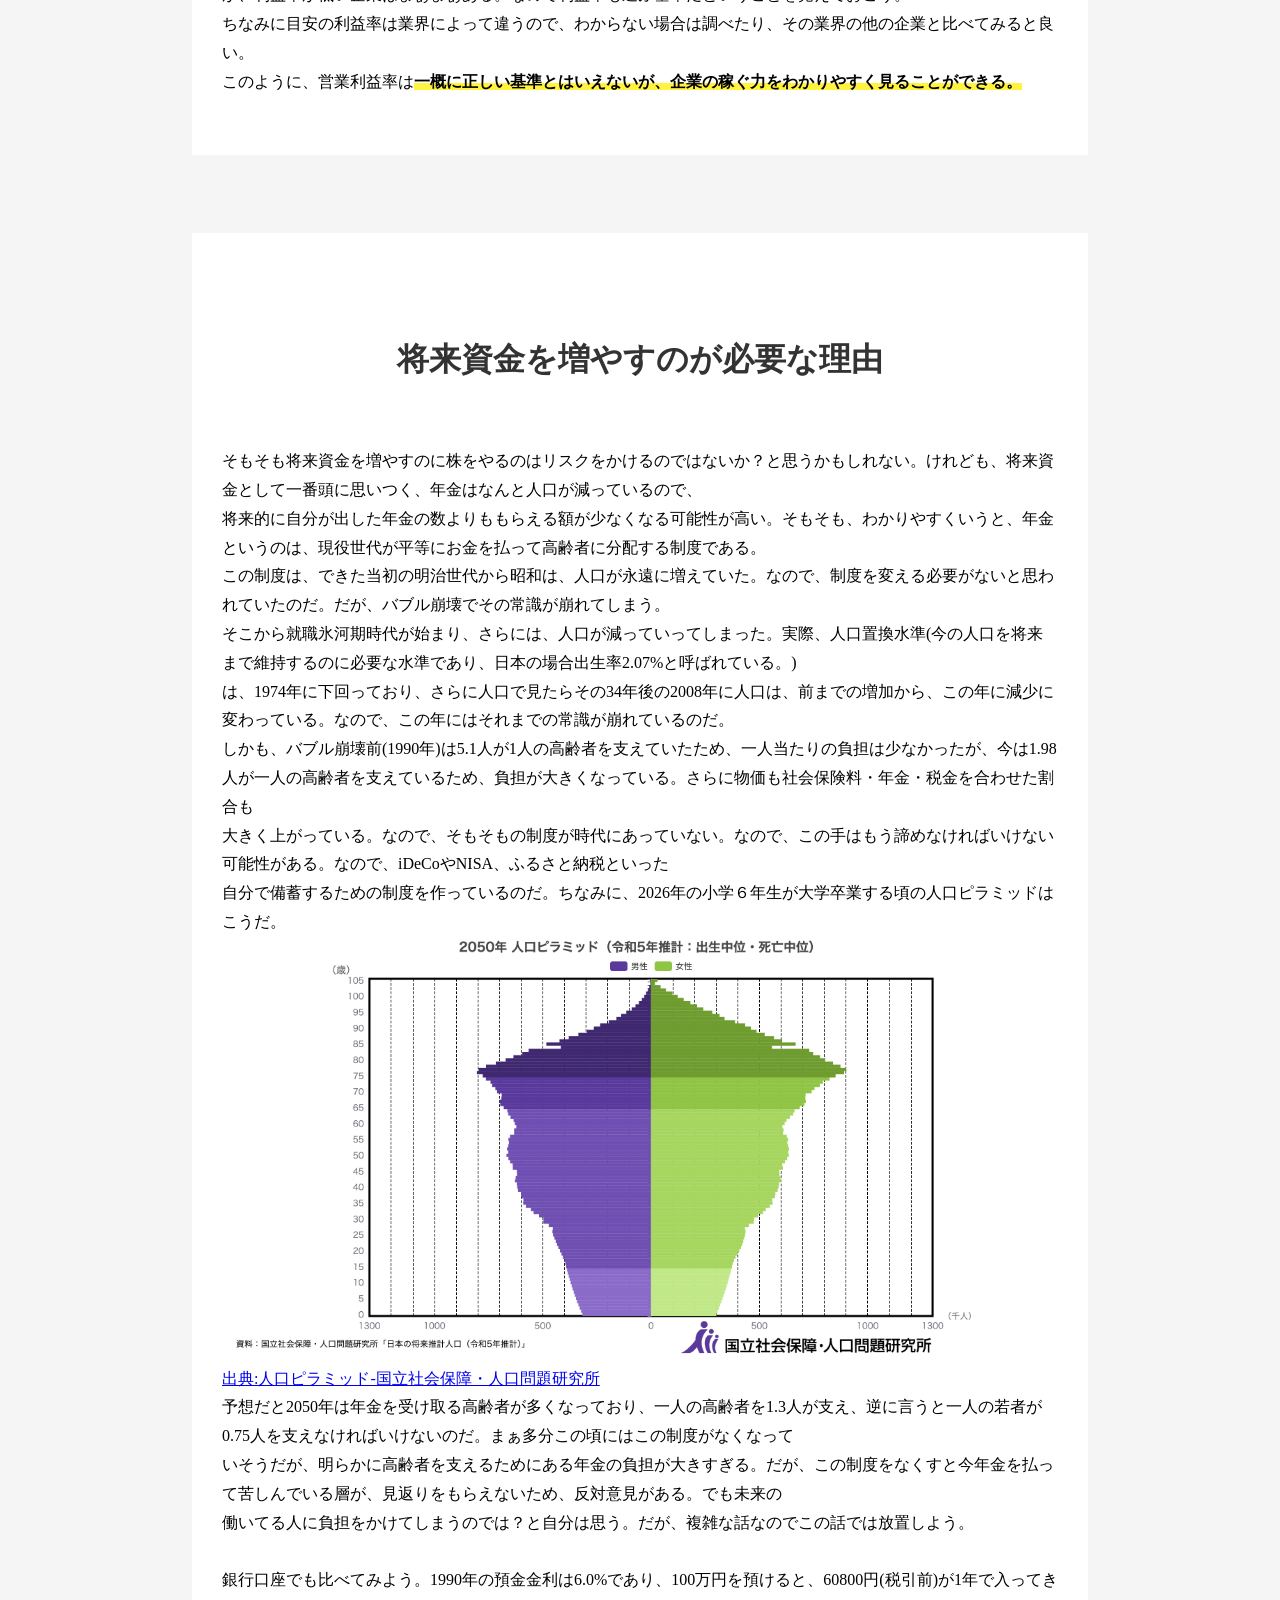
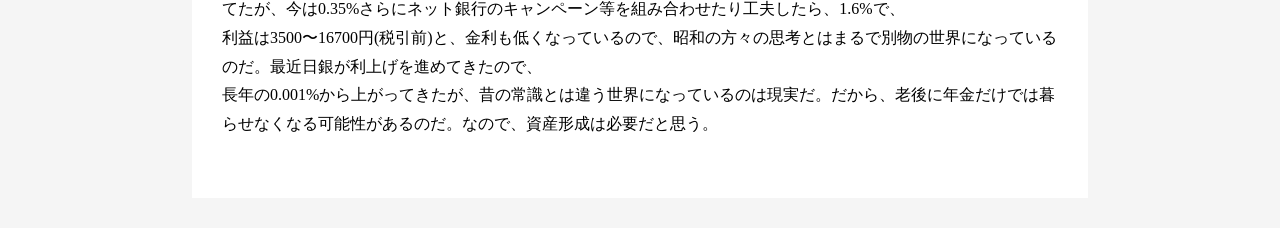
==== commit bf8c0d6d: "修正内容のメッセージ" ====
--- a/index.html
+++ b/index.html
@@ -8,10 +8,34 @@
     <link rel="icon" href="img/favicon.png" type="image/png">
 </head>
 <body>
+<!-- スクロール時に表示する固定目次 -->
+<div class="floating-toc" id="floatingToc">
+    <p class="toc-title">目次</p>
+    <ul>
+        <li><a href="#a">NISAとは？それに株をやるメリットとは？</a></li>
+        <li><a href="#b">実用するときにある損益計算書、貸借対照表って何？</a></li>
+        <li><a href="#c">身近な競合している（ライバル）企業を比べてみよう</a></li>
+        <li><a href="#d">将来資金を増やすのが必要な理由</a></li>
+    </ul>
+</div>
+
+<script>
+document.addEventListener("DOMContentLoaded", function () {
+
+    const originalToc = document.querySelector(".toc-box");
+    const floatingToc = document.getElementById("floatingToc");
+
+    if (!originalToc || !floatingToc) return;
+
+    // 固定目次を最初から表示
+    floatingToc.classList.add("show");
+
+});
+</script>
 
 <div class="text-box">
 <h1 id="a">NISAとは？それに株をやるメリットとは？</h1>
-<div class="toc-box"><p class="toc-title">目次</p><ul><li><a href="#a">NISAとは？それに株をやるメリットとは？</a></li><li><a href="#b">実用するときにある損益計算書、貸借対照表って何？</a></li><li><a href="#c">身近な競合している（ライバル）企業を比べてみよう</a></li></ul></div>
+<div class="toc-box"><p class="toc-title">目次</p><ul><li><a href="#a">NISAとは？それに株をやるメリットとは？</a></li><li><a href="#b">実用するときにある損益計算書、貸借対照表って何？</a></li><li><a href="#c">身近な競合している（ライバル）企業を比べてみよう</a></li><li><a href="#d">将来資金を増やすのが必要な理由</a></li></ul></div>
 
 そもそもNISAというのは大雑把に言えば、<strong>個別株</strong>（例：ソフトバンク、LINEヤフーのような会社ごと）と
 <strong>インデックス株</strong>（例：日経平均株価、TOPIXなどニュースでよく聞くやつ）などで得た利益や配当金に
@@ -64,9 +88,9 @@
 
 
 ＜番外編＞無料で使える株価情報サイトの有名どころ
-<a href="https://finance.yahoo.co.jp" target="_blank"> Yahoo!ファイナンス</a>
-<a href="https://minkabu.jp" target="_blank"> みんかぶ</a>
-<a href="https://kabutan.jp" target="_blank"> 株探</a>
+<a href="https://finance.yahoo.co.jp" target="_blank" rel="noopener noreferrer"> Yahoo!ファイナンス</a>
+<a href="https://minkabu.jp" target="_blank" rel="noopener noreferrer"> みんかぶ</a>
+<a href="https://kabutan.jp" target="_blank" rel="noopener noreferrer"> 株探</a>
 </div>
 <br>
 <div class="text-box">
@@ -168,5 +192,27 @@
 このように、営業利益率は<strong>一概に正しい基準とはいえないが、企業の稼ぐ力をわかりやすく見ることができる。</strong>
 
 </div>
+<br>
+<div class="text-box">
+    <h1 id="d">将来資金を増やすのが必要な理由</h1>
+そもそも将来資金を増やすのに株をやるのはリスクをかけるのではないか？と思うかもしれない。けれども、将来資金として一番頭に思いつく、年金はなんと人口が減っているので、
+将来的に自分が出した年金の数よりももらえる額が少なくなる可能性が高い。そもそも、わかりやすくいうと、年金というのは、現役世代が平等にお金を払って高齢者に分配する制度である。
+この制度は、できた当初の明治世代から昭和は、人口が永遠に増えていた。なので、制度を変える必要がないと思われていたのだ。だが、バブル崩壊でその常識が崩れてしまう。
+そこから就職氷河期時代が始まり、さらには、人口が減っていってしまった。実際、人口置換水準(今の人口を将来まで維持するのに必要な水準であり、日本の場合出生率2.07%と呼ばれている。)
+は、1974年に下回っており、さらに人口で見たらその34年後の2008年に人口は、前までの増加から、この年に減少に変わっている。なので、この年にはそれまでの常識が崩れているのだ。
+しかも、バブル崩壊前(1990年)は5.1人が1人の高齢者を支えていたため、一人当たりの負担は少なかったが、今は1.98人が一人の高齢者を支えているため、負担が大きくなっている。さらに物価も社会保険料・年金・税金を合わせた割合も
+大きく上がっている。なので、そもそもの制度が時代にあっていない。なので、この手はもう諦めなければいけない可能性がある。なので、iDeCoやNISA、ふるさと納税といった
+自分で備蓄するための制度を作っているのだ。ちなみに、2026年の小学６年生が大学卒業する頃の人口ピラミッドはこうだ。
+<img src="img/population_pyramid.png" alt="2050年の人口ピラミッド" class="article-img">
+<a href="https://www.ipss.go.jp/site-ad/TopPageData/pyramid/Pyramid_a.html">出典:人口ピラミッド-国立社会保障・人口問題研究所</a>
+予想だと2050年は年金を受け取る高齢者が多くなっており、一人の高齢者を1.3人が支え、逆に言うと一人の若者が0.75人を支えなければいけないのだ。まぁ多分この頃にはこの制度がなくなって
+いそうだが、明らかに高齢者を支えるためにある年金の負担が大きすぎる。だが、この制度をなくすと今年金を払って苦しんでいる層が、見返りをもらえないため、反対意見がある。でも未来の
+働いてる人に負担をかけてしまうのでは？と自分は思う。だが、複雑な話なのでこの話では放置しよう。
+
+銀行口座でも比べてみよう。1990年の預金金利は6.0%であり、100万円を預けると、60800円(税引前)が1年で入ってきてたが、今は0.35%さらにネット銀行のキャンペーン等を組み合わせたり工夫したら、1.6%で、
+利益は3500〜16700円(税引前)と、金利も低くなっているので、昭和の方々の思考とはまるで別物の世界になっているのだ。最近日銀が利上げを進めてきたので、
+長年の0.001%から上がってきたが、昔の常識とは違う世界になっているのは現実だ。だから、老後に年金だけでは暮らせなくなる可能性があるのだ。なので、資産形成は必要だと思う。
+
+</div>
 </body>
 </html>
--- a/style.css
+++ b/style.css
@@ -2,56 +2,26 @@
     scroll-behavior: smooth;
 }
 
+
+/* ==========================================
+   基本設定
+   ========================================== */
+
+* {
+    box-sizing: border-box;
+}
+
 body {
+    margin: 0;
     background-color: #f5f5f5;
 }
 
-/* ==========================================
-   1. タブレット（iPad等）向けスタイル (1024px以下)
-   ========================================== */
-@media (max-width: 1024px) {
-  .container {
-    padding: 24px 32px;
-  }
-
-  h1 {
-    font-size: 2.1rem; 
-  }
-
-  .toc {
-    padding: 16px;
-  }
-}
-
-/* ==========================================
-   2. スマホ向けスタイル (767px以下)
-   ========================================== */
-@media (max-width: 767px) {
-  .container {
-    padding: 16px; 
-  }
-
-  h1 {
-    font-size: 0.8rem; 
-    text-align: center; 
-  }
-
-  h2 {
-    font-size: 0.7rem;
-  }
-
-   p {
-    font-size: 12px;
-  }
-  body {
-    font-size: 15px; 
-  }
-
-  .table-wrapper {
-    overflow-x: auto; 
-  }
-}
-/* ここまで */
+
+/* ==========================================
+   PC版
+   ========================================== */
+
+/* 白いノート型カード */
 .text-box {
     white-space: pre-wrap;
     width: 70%;
@@ -62,58 +32,70 @@
     line-height: 1.8;
 }
 
+
+/* 見出し */
 h1 {
-    font-size: 32px !important; 
+    font-size: 32px;
     text-align: center;
     margin-top: 10px;
     margin-bottom: 30px;
     color: #333333;
 }
 
+
+/* 強調マーカー */
 strong {
-    background: linear-gradient(transparent 60%, #fff33f 60%);
-}
+    background: linear-gradient(
+        transparent 60%,
+        #fff33f 60%
+    );
+}
+
+
+/* ==========================================
+   目次
+   ========================================== */
 
 .toc-box {
     background-color: #fcfcfc;
     border: 1px solid #e0e0e0;
     border-left: 5px solid #bfff00;
-    padding: 15px 20px; 
+    padding: 15px 20px;
     margin: 20px 0;
     border-radius: 4px;
-    max-width: 500px; 
+    max-width: 500px;
 }
 
 .toc-title {
     font-weight: bold;
     margin-top: 0;
-    margin-bottom: 8px; 
+    margin-bottom: 8px;
     color: #333;
-    font-size: 16px !important; 
+    font-size: 16px;
 }
 
 .toc-box ul {
-    margin: 0 !important;   
-    padding-left: 20px !important;
+    margin: 0;
+    padding-left: 20px;
 }
 
 .toc-box li {
-    margin: 0 0 6px 0 !important; 
-    padding: 0 !important;        
-    line-height: 1.4 !important;  
+    margin: 0 0 6px 0;
+    padding: 0;
+    line-height: 1.4;
     color: #555;
-    font-size: 14px !important; 
+    font-size: 14px;
 }
 
 .toc-box li:last-child {
-    margin-bottom: 0 !important;
+    margin-bottom: 0;
 }
 
 .toc-box a {
-    color: inherit !important;            
-    text-decoration: none !important;
-    display: inline-block;
-    width: 100%;               
+    color: inherit;
+    text-decoration: none;
+    display: block;;
+    width: 100%;
 }
 
 .toc-box a:hover {
@@ -121,11 +103,234 @@
 }
 
 .article-img {
-  max-width: 100%;
-  height: auto;
+    max-width: 100%;
+    height: auto;
 }
 
 .toyota-img {
-  max-width: 60%;
-  height: auto;
-}   +    max-width: 60%;
+    height: auto;
+}
+
+
+/* ==========================================
+   タブレット
+   1024px以下
+   ========================================== */
+
+@media (max-width: 1024px) {
+
+    .text-box {
+        width: 100%;
+        max-width: none;
+        margin: 15px 0;
+        padding: 20px 16px;
+        box-sizing: border-box;
+        line-height: 1.8;
+
+        overflow-wrap: anywhere;
+        word-break: break-word;
+    }
+
+    h1 {
+        font-size: 28px;
+    }
+
+}
+
+
+/* ==========================================
+   スマホ
+   767px以下
+   ========================================== */
+
+@media (max-width: 767px) {
+
+    /*
+     * PC版の「width: 70%」を解除。
+     * 画面いっぱいの白いカードにする。
+     */
+    .text-box {
+        width: 100%;
+        max-width: none;
+
+        /*
+         * 左右に余白を作らず、
+         * 画面端までカードを広げる。
+         */
+        margin: 15px 0;
+        
+        /*
+         * スマホでは少しだけ余白を減らす。
+         */
+        padding: 20px 16px;
+
+        /*
+         * width:100% + padding で
+         * 横スクロールが発生するのを防ぐ。
+         */
+        box-sizing: border-box;
+
+        line-height: 1.8;
+    }
+
+
+    /*
+     * スマホでは長いタイトルを
+     * 画面内に収める。
+     */
+    h1 {
+        font-size: 24px;
+        line-height: 1.5;
+        text-align: center;
+
+        margin-top: 5px;
+        margin-bottom: 24px;
+    }
+
+
+    /*
+     * 目次もスマホ幅に合わせる。
+     */
+    .toc-box {
+        max-width: none;
+        width: 100%;
+
+        padding: 14px 16px;
+        margin: 18px 0;
+    }
+
+
+    .toc-title {
+        font-size: 16px;
+    }
+
+
+    .toc-box li {
+        font-size: 14px;
+        line-height: 1.6;
+        margin-bottom: 8px;
+    }
+
+
+    /*
+     * 本文中の画像。
+     * 画面からはみ出さないようにする。
+     */
+    .article-img {
+        max-width: 100%;
+        width: auto;
+        height: auto;
+    }
+
+
+    /*
+     * PCでは60%だった画像を
+     * スマホでは少し大きく表示。
+     *
+     * ただし元画像以上には拡大しない。
+     */
+    .toyota-img {
+        max-width: 100%;
+        width: auto;
+        height: auto;
+    }
+
+}
+
+
+/* ==========================================
+   極端に小さいスマホ
+   400px以下
+   ========================================== */
+
+@media (max-width: 400px) {
+
+    .text-box {
+        padding: 18px 14px;
+    }
+
+    h1 {
+        font-size: 21px;
+        line-height: 1.5;
+    }
+
+    .toc-box {
+        padding: 12px 14px;
+    }
+
+    .toc-box li {
+        font-size: 13px;
+    }
+
+}
+
+html,
+body {
+    max-width: 100%;
+    overflow-x: hidden;
+}
+
+/* ==========================================
+   スクロール時に出現する固定目次
+   PCのみ
+   ========================================== */
+
+.floating-toc {
+    position: fixed;
+
+    left: 25px;
+    bottom: 0;
+
+    width: 230px;
+
+    background-color: #fcfcfc;
+    border: 1px solid #e0e0e0;
+    border-left: 5px solid #bfff00;
+    border-radius: 4px 4px 0 0;
+
+    padding: 15px 18px;
+
+    z-index: 1000;
+}
+
+/* タイトル */
+
+.floating-toc .toc-title {
+    font-weight: bold;
+    margin-top: 0;
+    margin-bottom: 8px;
+    color: #333;
+    font-size: 16px;
+}
+
+
+
+
+/* 左リスト */
+
+.floating-toc a {
+    color: inherit;
+    text-decoration: none;
+
+    display: inline;
+    width: 100%;
+}
+
+
+.floating-toc a:hover {
+    opacity: 0.7;
+}
+
+
+/* ==========================================
+   スマホでは固定目次を完全に無効化
+   ========================================== */
+
+@media (max-width: 1024px) {
+
+    .floating-toc {
+        display: none;
+    }
+
+}
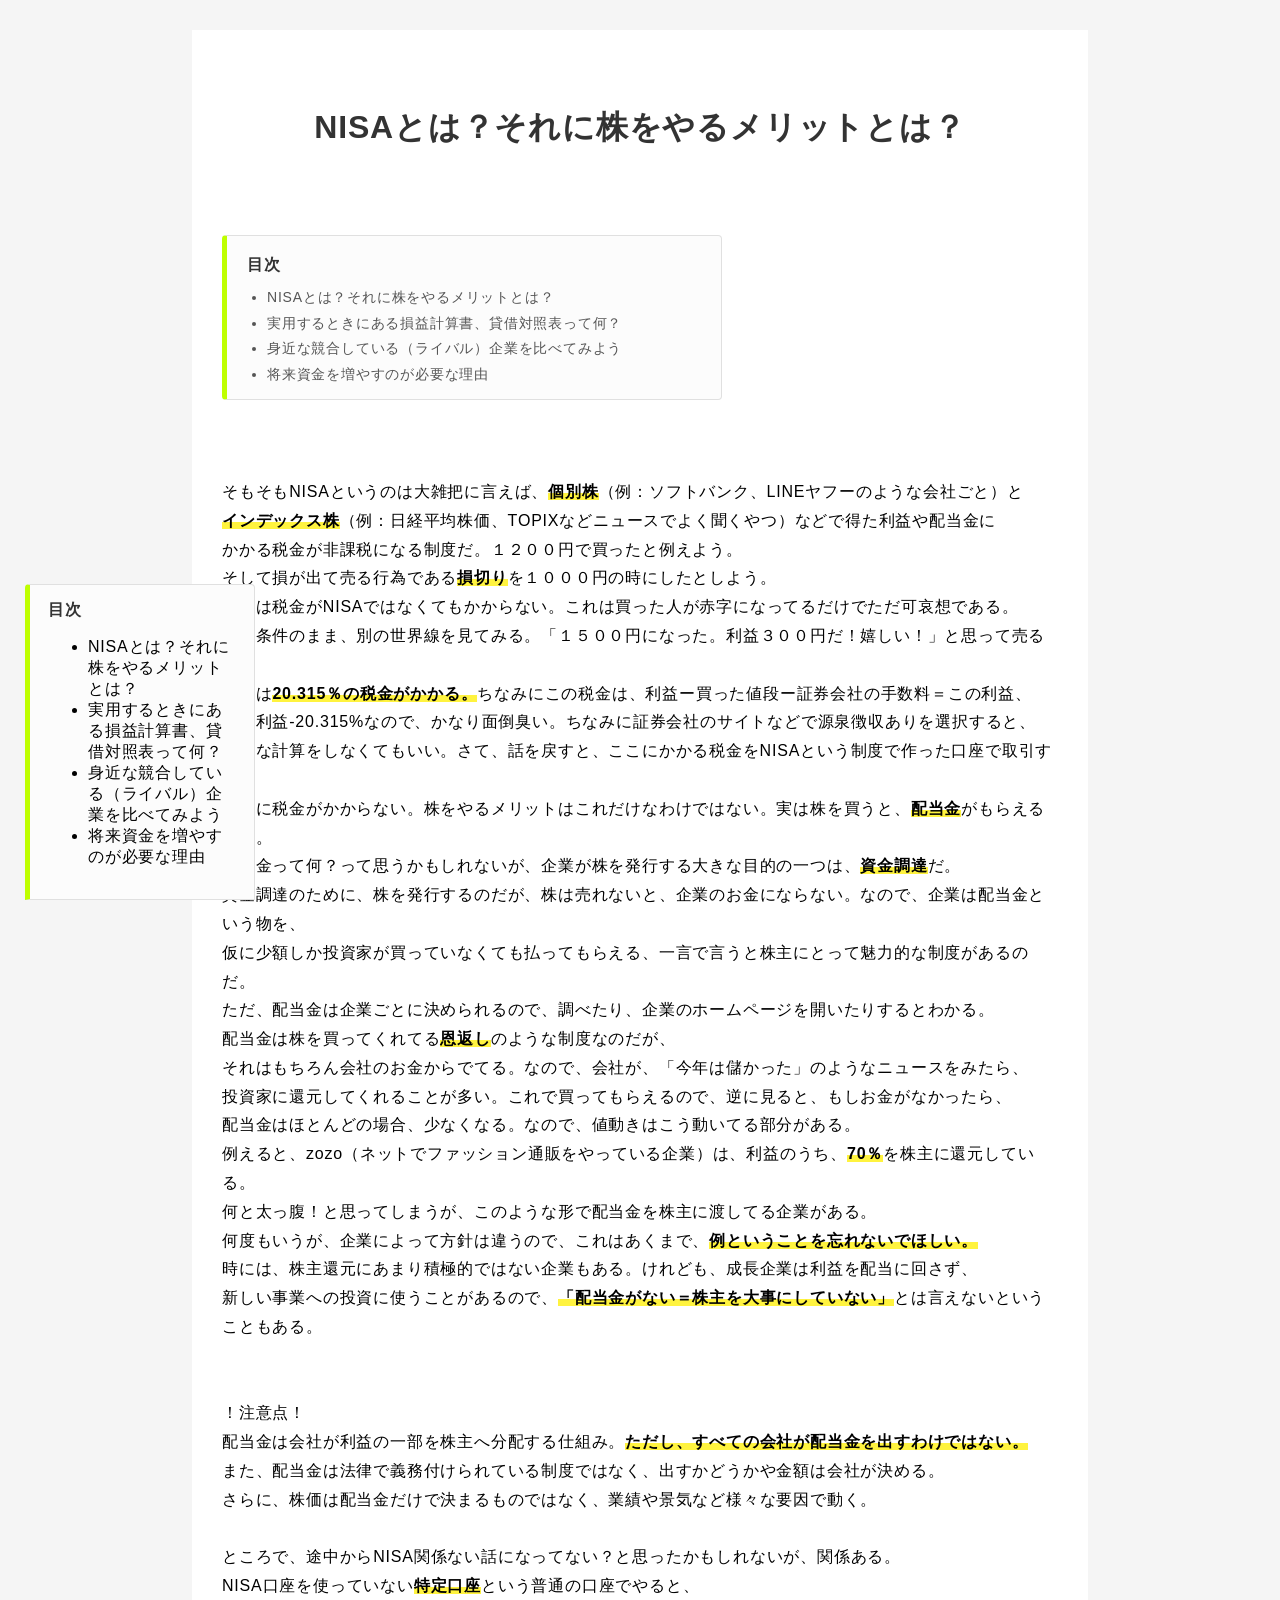
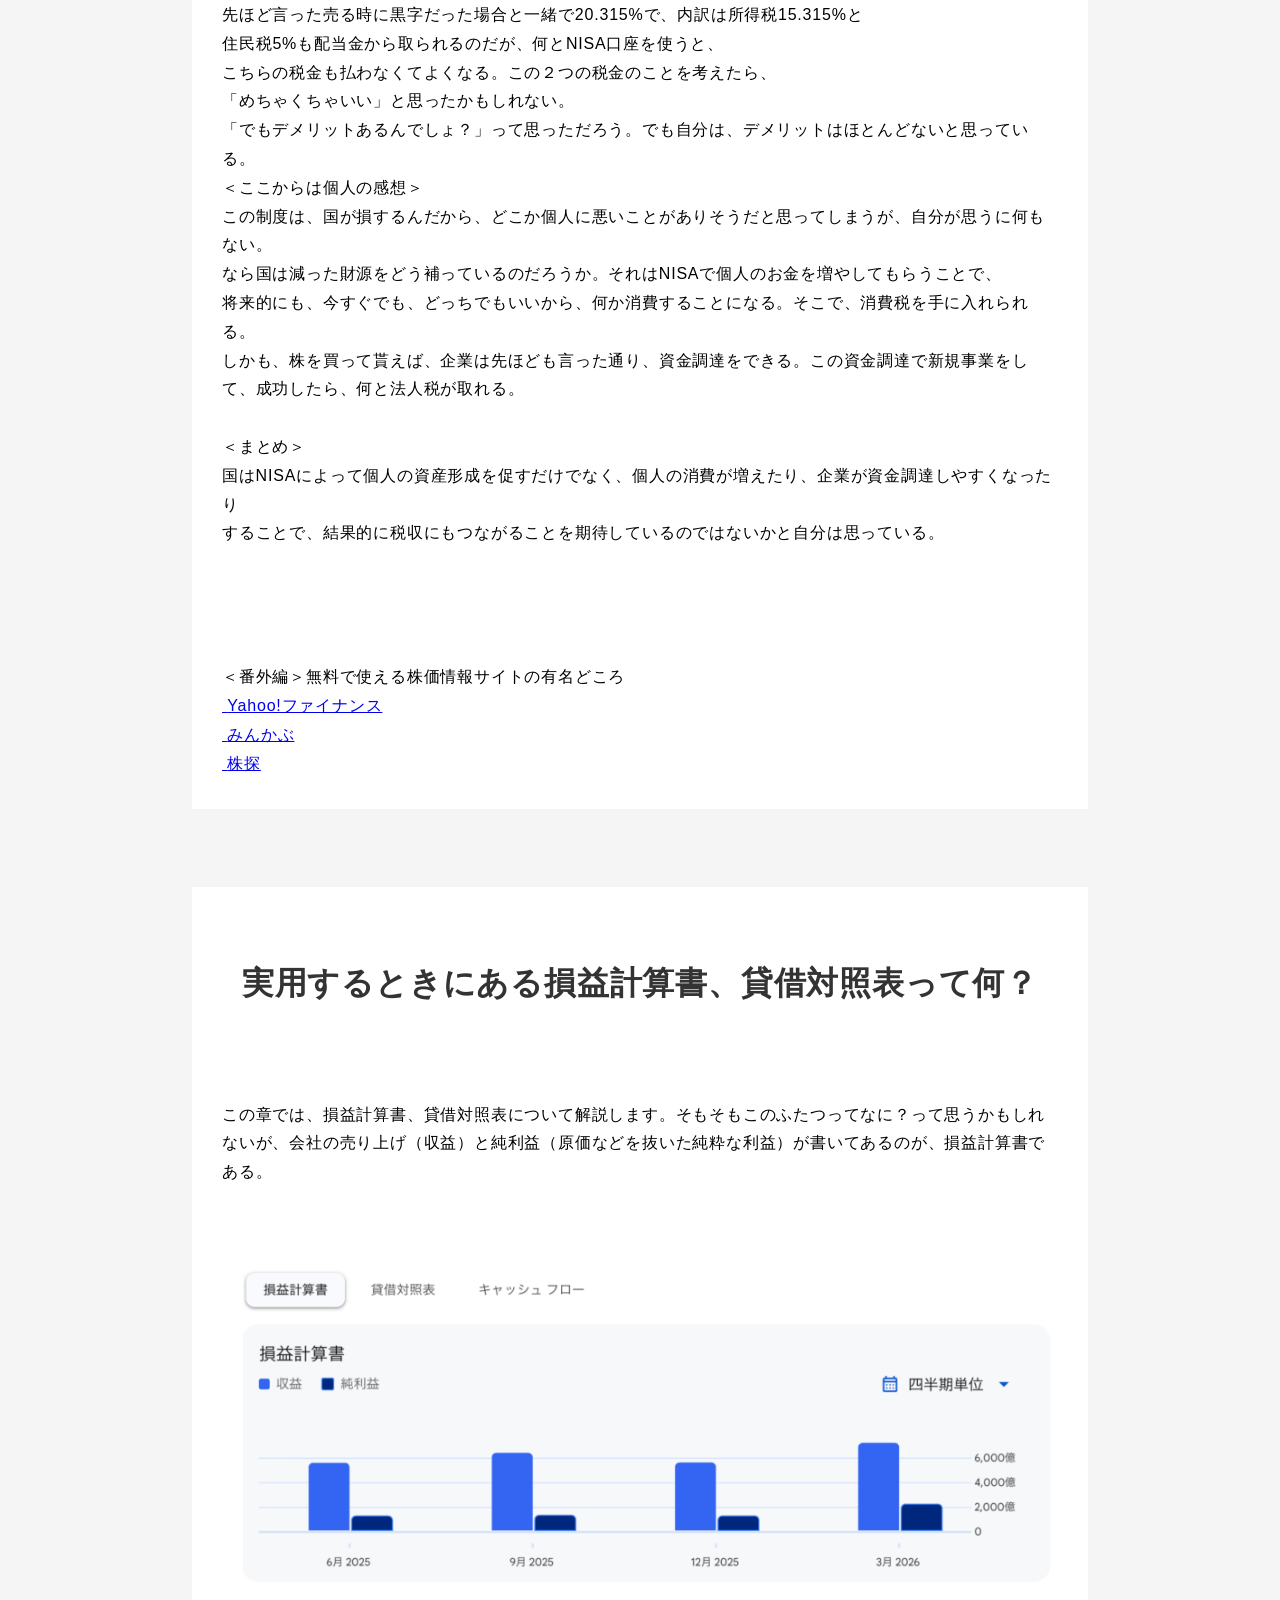
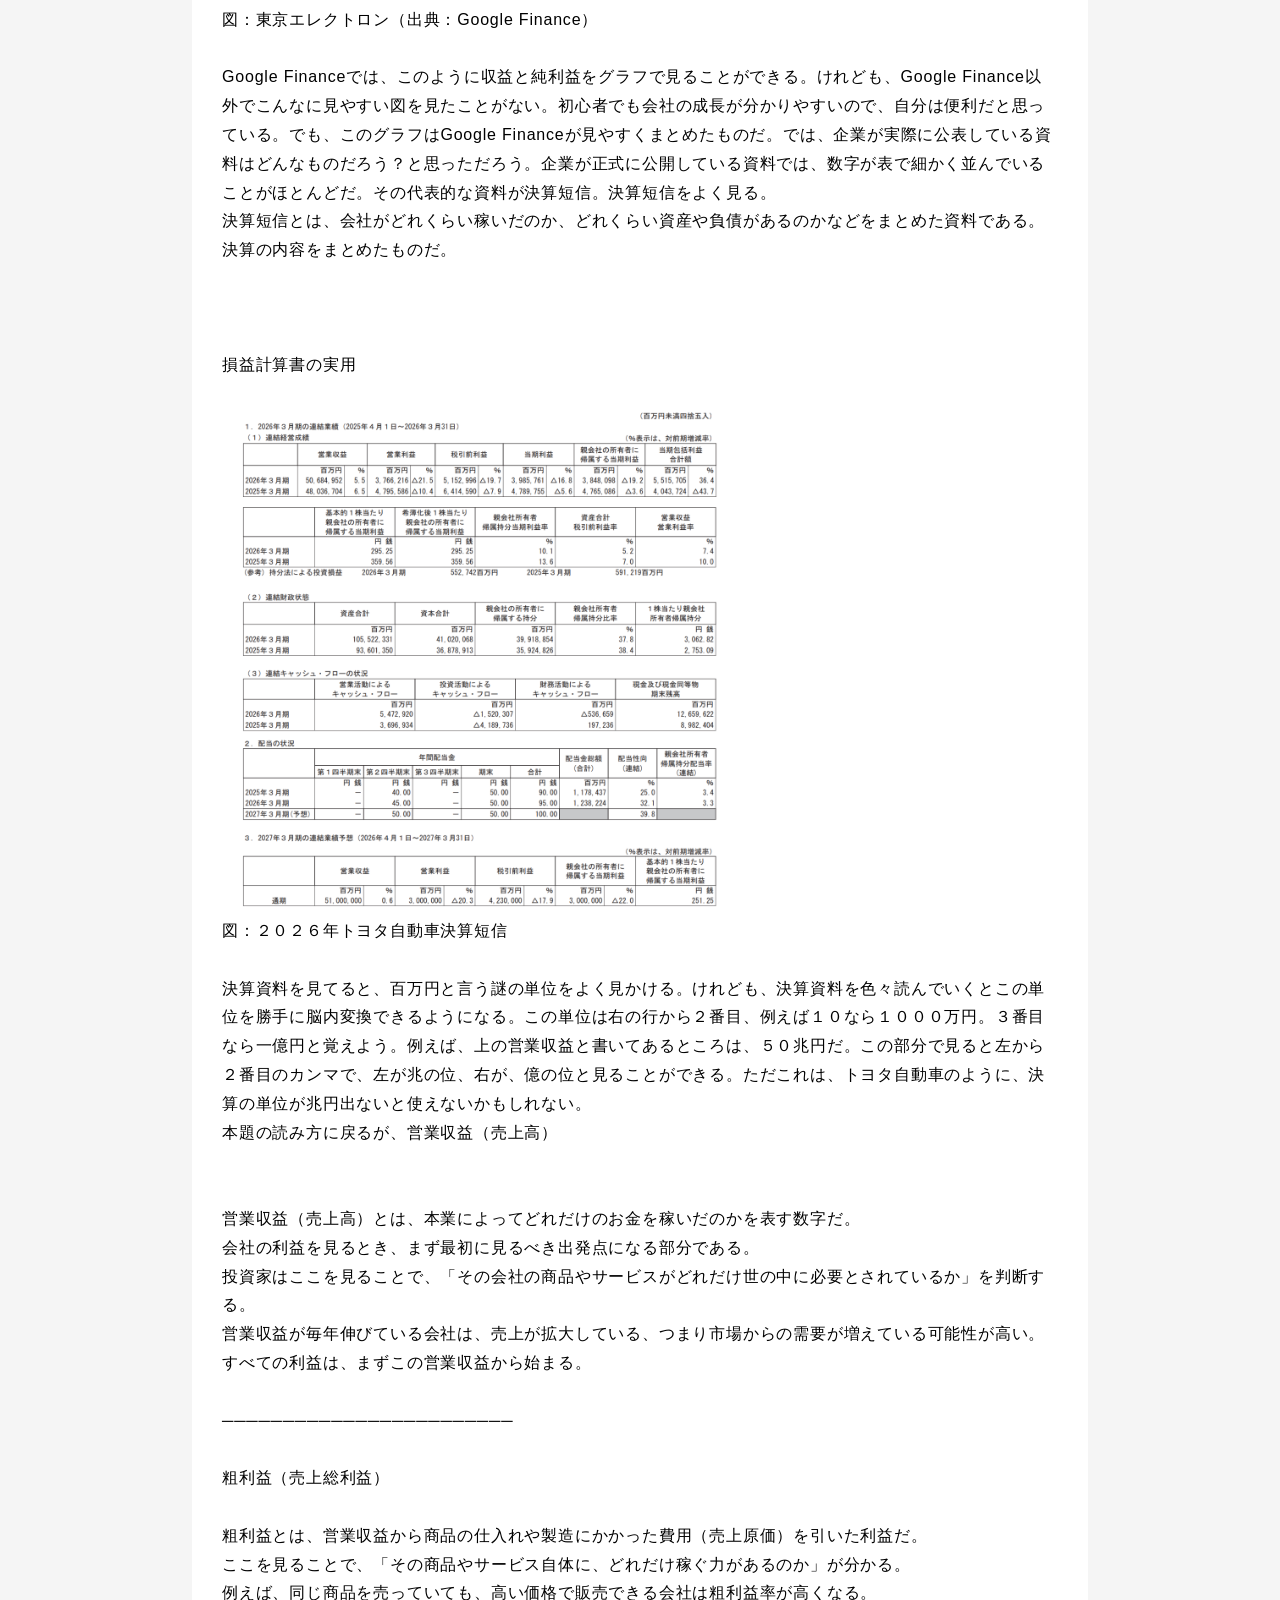
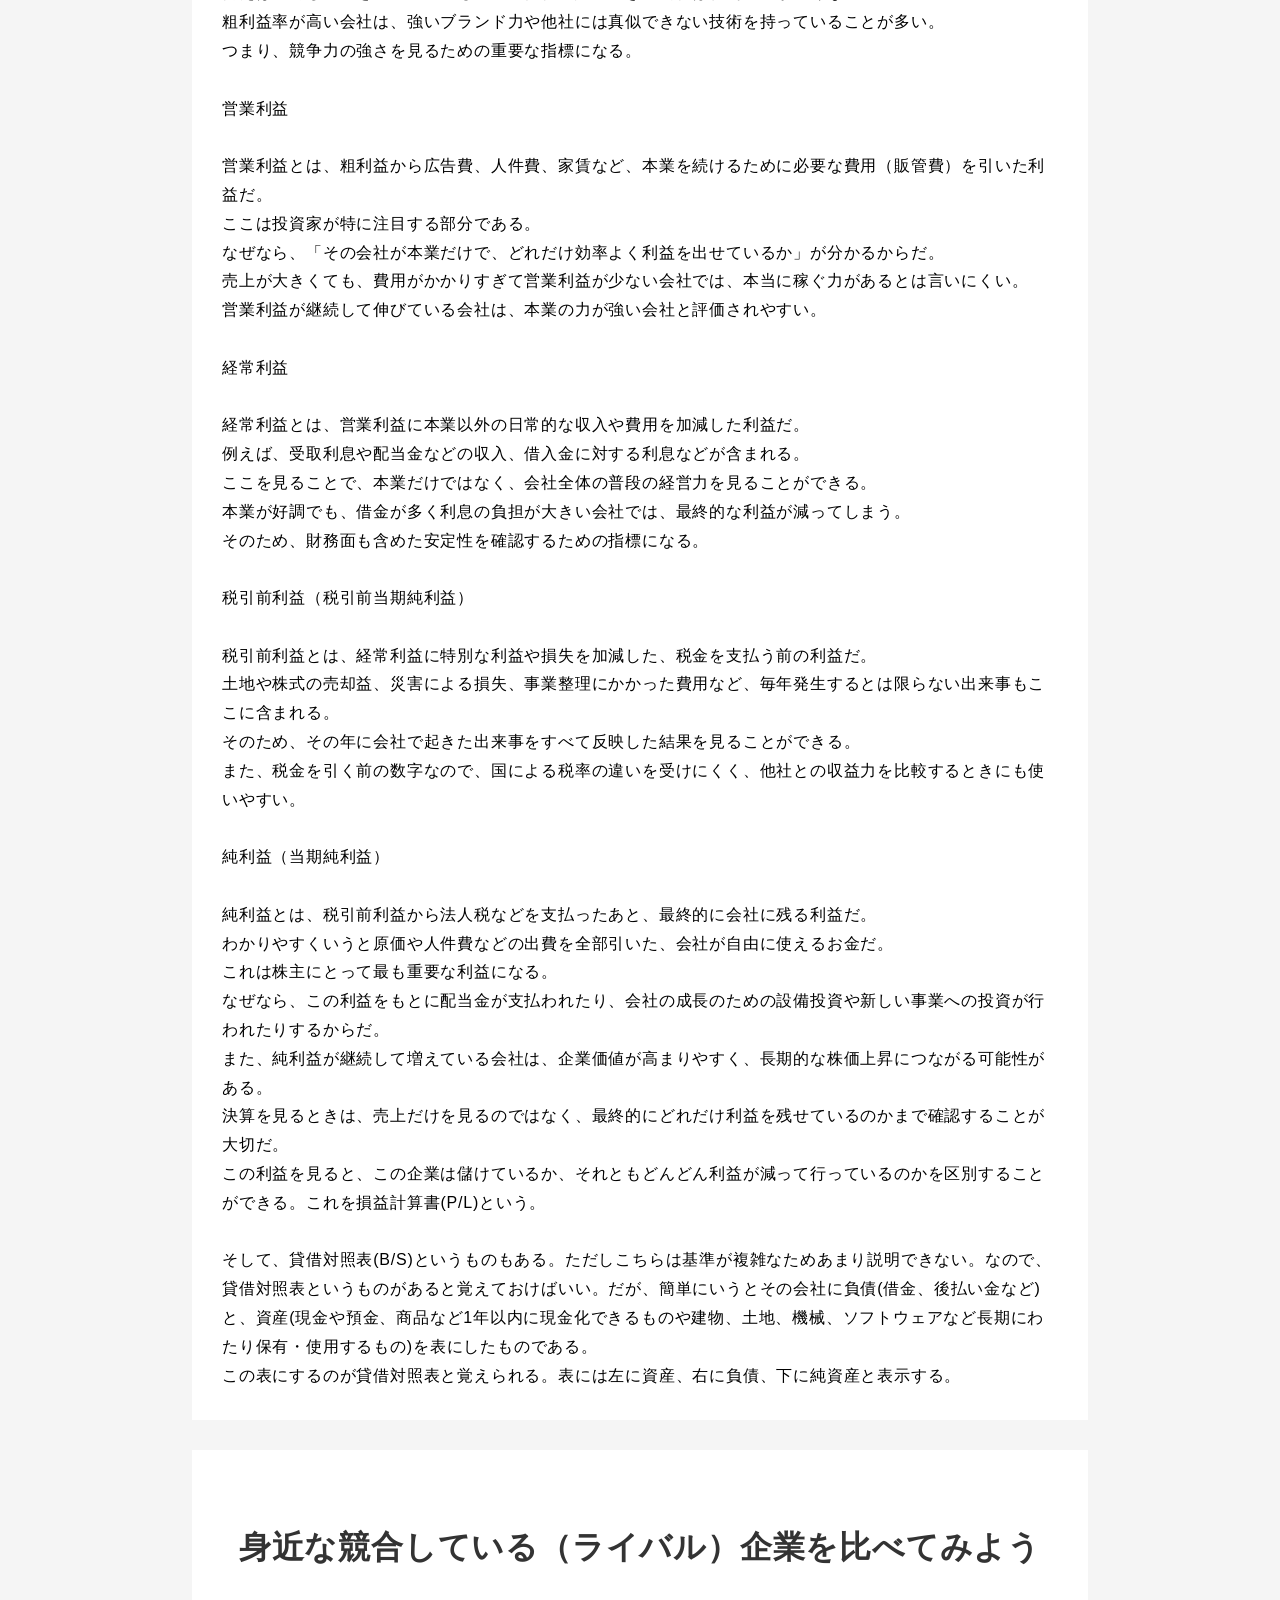
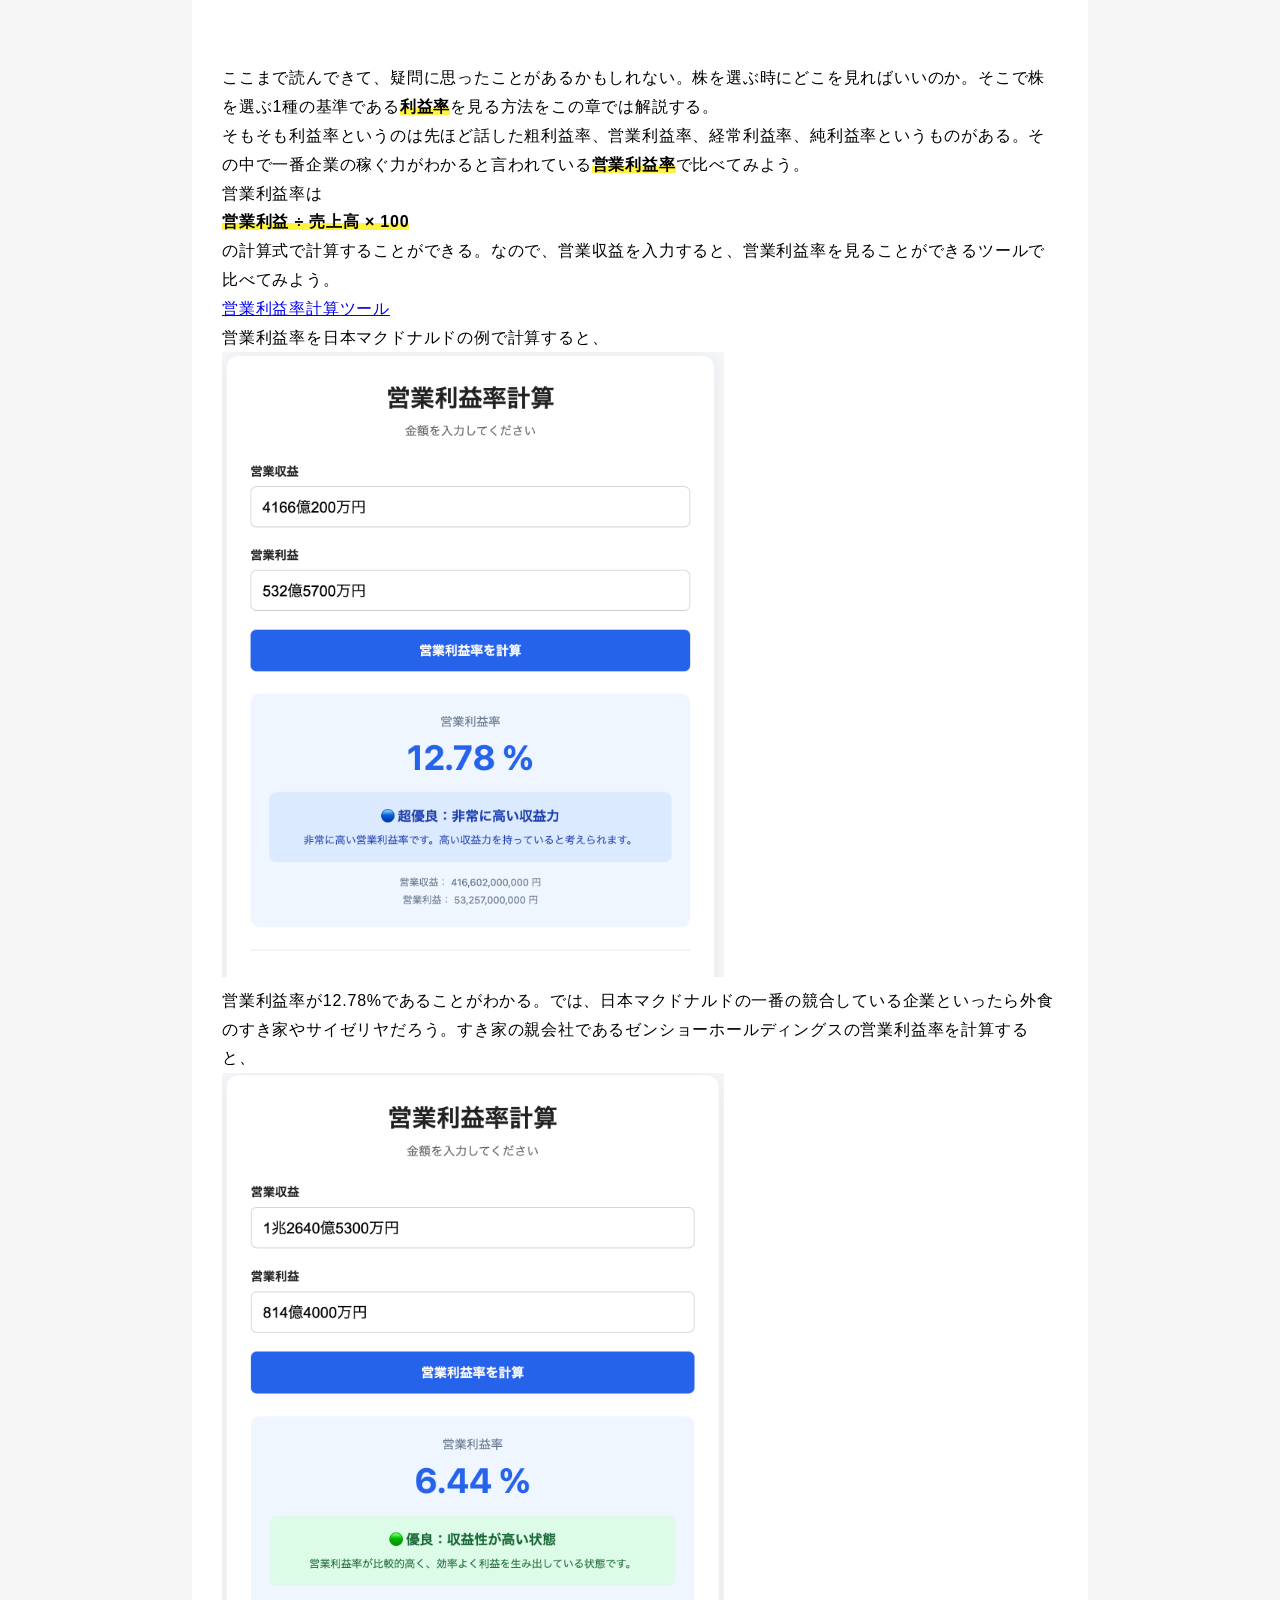
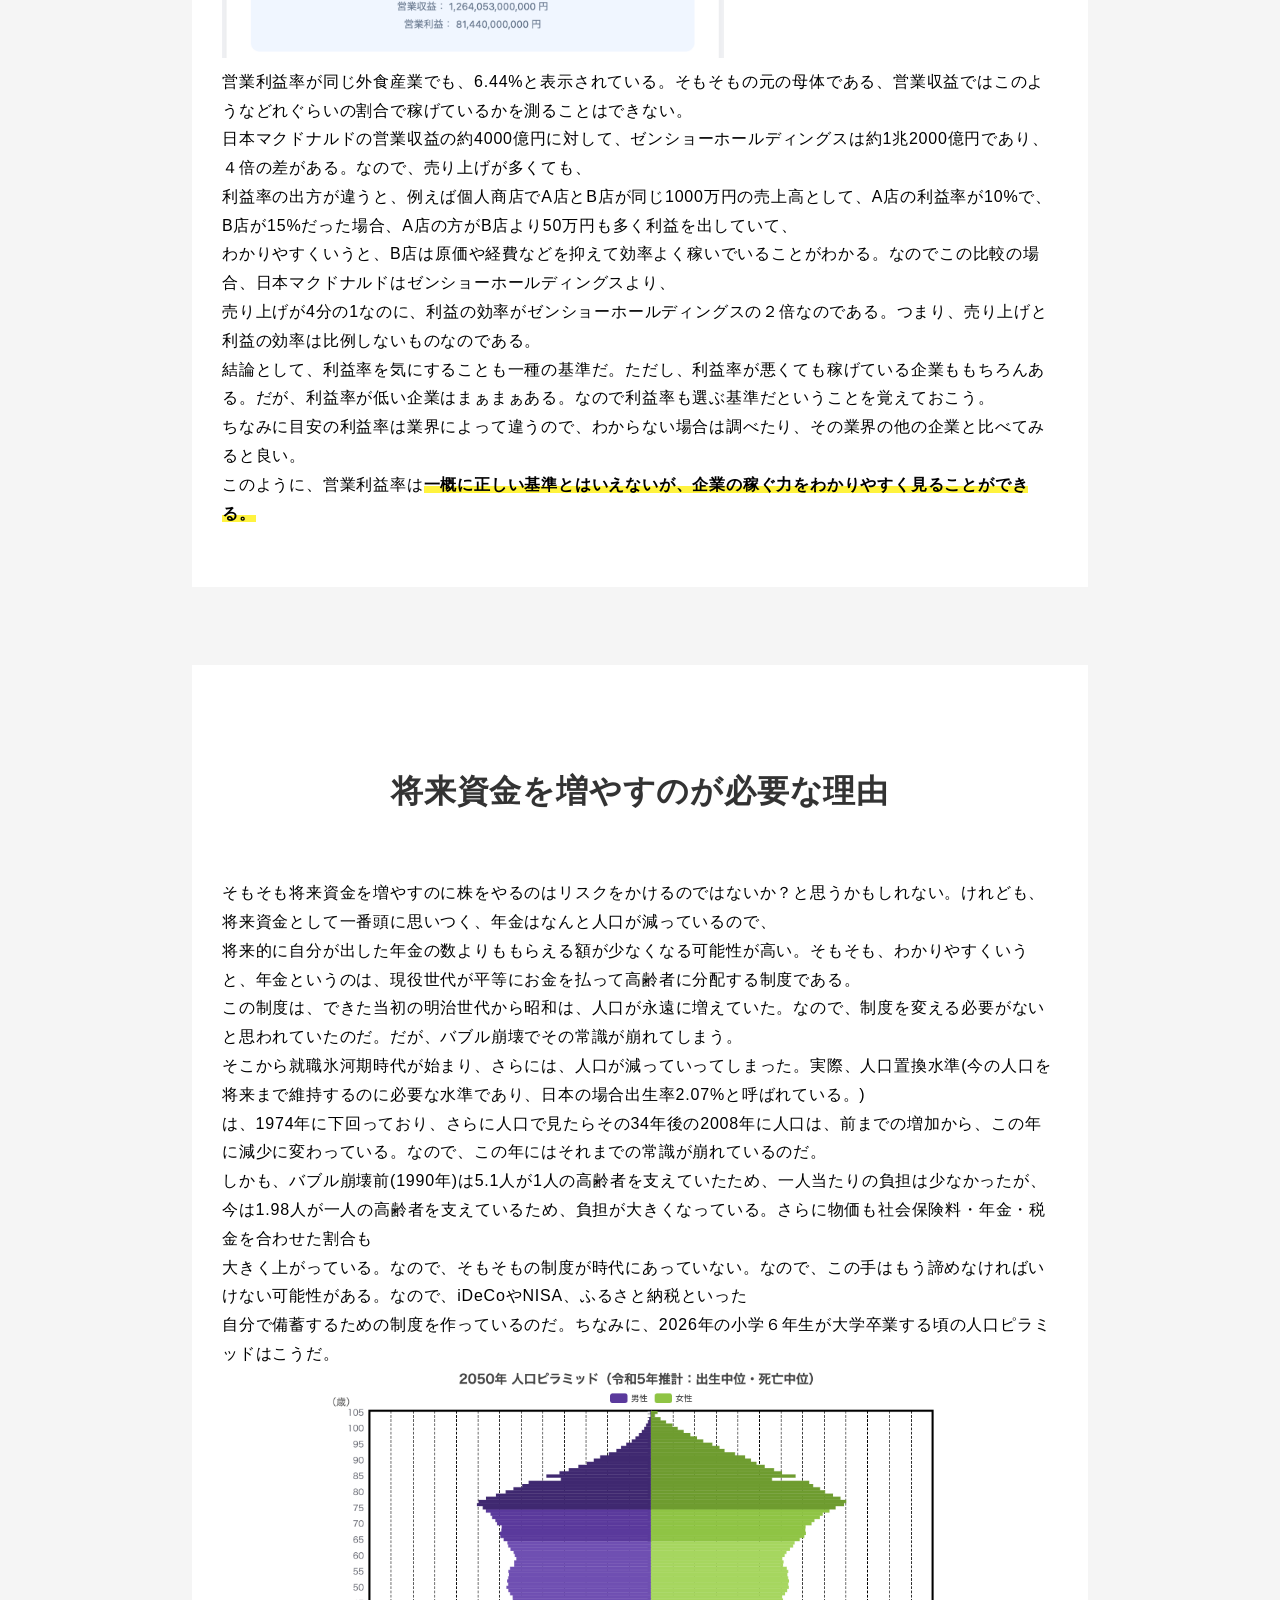
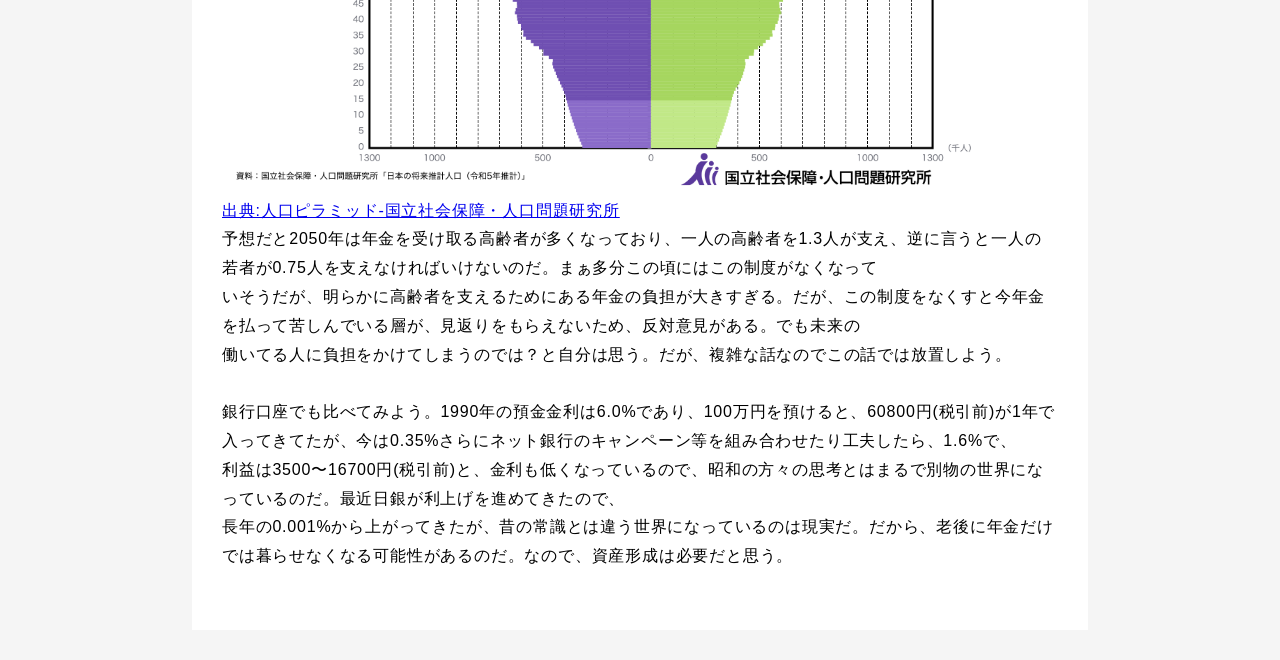
==== commit 80af2c20: "フォント設定の追加とhtmlの微調整 - index.html: 軽微な調整  - style.css: フォントの設定" ====
--- a/index.html
+++ b/index.html
@@ -4,6 +4,7 @@
     <link rel="stylesheet" href="style.css">
     <meta charset="UTF-8">
     <meta name="viewport" content="width=device-width, initial-scale=1.0">
+    <meta name="nagecen-site-verification" content="ykX-ExR1GHkzAMpDKf3O4vl1uHGfwfRhldP3S0KJKi8">
     <title>自由研究2026</title>
     <link rel="icon" href="img/favicon.png" type="image/png">
 </head>
@@ -12,10 +13,10 @@
 <div class="floating-toc" id="floatingToc">
     <p class="toc-title">目次</p>
     <ul>
-        <li><a href="#a">NISAとは？それに株をやるメリットとは？</a></li>
-        <li><a href="#b">実用するときにある損益計算書、貸借対照表って何？</a></li>
-        <li><a href="#c">身近な競合している（ライバル）企業を比べてみよう</a></li>
-        <li><a href="#d">将来資金を増やすのが必要な理由</a></li>
+        <li><a href="#nisa-toha">NISAとは？それに株をやるメリットとは？</a></li>
+        <li><a href="#sonneki-taisyaku">実用するときにある損益計算書、貸借対照表って何？</a></li>
+        <li><a href="#kurabete-miyou">身近な競合している（ライバル）企業を比べてみよう</a></li>
+        <li><a href="#shourai-shikin">将来資金を増やすのが必要な理由</a></li>
     </ul>
 </div>
 
@@ -34,8 +35,8 @@
 </script>
 
 <div class="text-box">
-<h1 id="a">NISAとは？それに株をやるメリットとは？</h1>
-<div class="toc-box"><p class="toc-title">目次</p><ul><li><a href="#a">NISAとは？それに株をやるメリットとは？</a></li><li><a href="#b">実用するときにある損益計算書、貸借対照表って何？</a></li><li><a href="#c">身近な競合している（ライバル）企業を比べてみよう</a></li><li><a href="#d">将来資金を増やすのが必要な理由</a></li></ul></div>
+<h1 id="nisa-toha">NISAとは？それに株をやるメリットとは？</h1>
+<div class="toc-box"><p class="toc-title">目次</p><ul><li><a href="#nisa-toha">NISAとは？それに株をやるメリットとは？</a></li><li><a href="#sokan-keisan-sho">実用するときにある損益計算書、貸借対照表って何？</a></li><li><a href="#shin-kon">身近な競合している（ライバル）企業を比べてみよう</a></li><li><a href="#shourai-shikin">将来資金を増やすのが必要な理由</a></li></ul></div>
 
 そもそもNISAというのは大雑把に言えば、<strong>個別株</strong>（例：ソフトバンク、LINEヤフーのような会社ごと）と
 <strong>インデックス株</strong>（例：日経平均株価、TOPIXなどニュースでよく聞くやつ）などで得た利益や配当金に
@@ -94,7 +95,7 @@
 </div>
 <br>
 <div class="text-box">
-<h1 id="b">実用するときにある損益計算書、貸借対照表って何？</h1>
+<h1 id="sonneki-taisyaku">実用するときにある損益計算書、貸借対照表って何？</h1>
 
 この章では、損益計算書、貸借対照表について解説します。そもそもこのふたつってなに？って思うかもしれないが、会社の売り上げ（収益）と純利益（原価などを抜いた純粋な利益）が書いてあるのが、損益計算書である。
 
@@ -170,7 +171,7 @@
 </div>
 
 <div class="text-box">
-<h1 id="c">身近な競合している（ライバル）企業を比べてみよう</h1>
+<h1 id="kurabete-miyou">身近な競合している（ライバル）企業を比べてみよう</h1>
 
 ここまで読んできて、疑問に思ったことがあるかもしれない。株を選ぶ時にどこを見ればいいのか。そこで株を選ぶ1種の基準である<strong>利益率</strong>を見る方法をこの章では解説する。
 そもそも利益率というのは先ほど話した粗利益率、営業利益率、経常利益率、純利益率というものがある。その中で一番企業の稼ぐ力がわかると言われている<strong>営業利益率</strong>で比べてみよう。
@@ -194,7 +195,7 @@
 </div>
 <br>
 <div class="text-box">
-    <h1 id="d">将来資金を増やすのが必要な理由</h1>
+    <h1 id="shourai-shikin">将来資金を増やすのが必要な理由</h1>
 そもそも将来資金を増やすのに株をやるのはリスクをかけるのではないか？と思うかもしれない。けれども、将来資金として一番頭に思いつく、年金はなんと人口が減っているので、
 将来的に自分が出した年金の数よりももらえる額が少なくなる可能性が高い。そもそも、わかりやすくいうと、年金というのは、現役世代が平等にお金を払って高齢者に分配する制度である。
 この制度は、できた当初の明治世代から昭和は、人口が永遠に増えていた。なので、制度を変える必要がないと思われていたのだ。だが、バブル崩壊でその常識が崩れてしまう。
@@ -204,7 +205,7 @@
 大きく上がっている。なので、そもそもの制度が時代にあっていない。なので、この手はもう諦めなければいけない可能性がある。なので、iDeCoやNISA、ふるさと納税といった
 自分で備蓄するための制度を作っているのだ。ちなみに、2026年の小学６年生が大学卒業する頃の人口ピラミッドはこうだ。
 <img src="img/population_pyramid.png" alt="2050年の人口ピラミッド" class="article-img">
-<a href="https://www.ipss.go.jp/site-ad/TopPageData/pyramid/Pyramid_a.html">出典:人口ピラミッド-国立社会保障・人口問題研究所</a>
+<a href="https://www.ipss.go.jp/site-ad/TopPageData/pyramid/Pyramid_a.html" target="_blank" rel="noopener noreferrer">出典:人口ピラミッド-国立社会保障・人口問題研究所</a>
 予想だと2050年は年金を受け取る高齢者が多くなっており、一人の高齢者を1.3人が支え、逆に言うと一人の若者が0.75人を支えなければいけないのだ。まぁ多分この頃にはこの制度がなくなって
 いそうだが、明らかに高齢者を支えるためにある年金の負担が大きすぎる。だが、この制度をなくすと今年金を払って苦しんでいる層が、見返りをもらえないため、反対意見がある。でも未来の
 働いてる人に負担をかけてしまうのでは？と自分は思う。だが、複雑な話なのでこの話では放置しよう。
--- a/style.css
+++ b/style.css
@@ -1,6 +1,8 @@
 html {
-    scroll-behavior: smooth;
-}
+  scroll-behavior: smooth;
+  scroll-padding-top: 80px;
+}
+
 
 
 /* ==========================================
@@ -14,6 +16,10 @@
 body {
     margin: 0;
     background-color: #f5f5f5;
+    font-family: -apple-system, BlinkMacSystemFont, "Segoe UI", Roboto, "Helvetica Neue", Arial, "Noto Sans", "Liberation Sans", sans-serif, "Apple Color Emoji", "Segoe UI Emoji", "Segoe UI Symbol", "Noto Color Emoji";
+    letter-spacing: 0.05em; 
+    -webkit-font-smoothing: antialiased;
+    -moz-osx-font-smoothing: grayscale;
 }
 
 
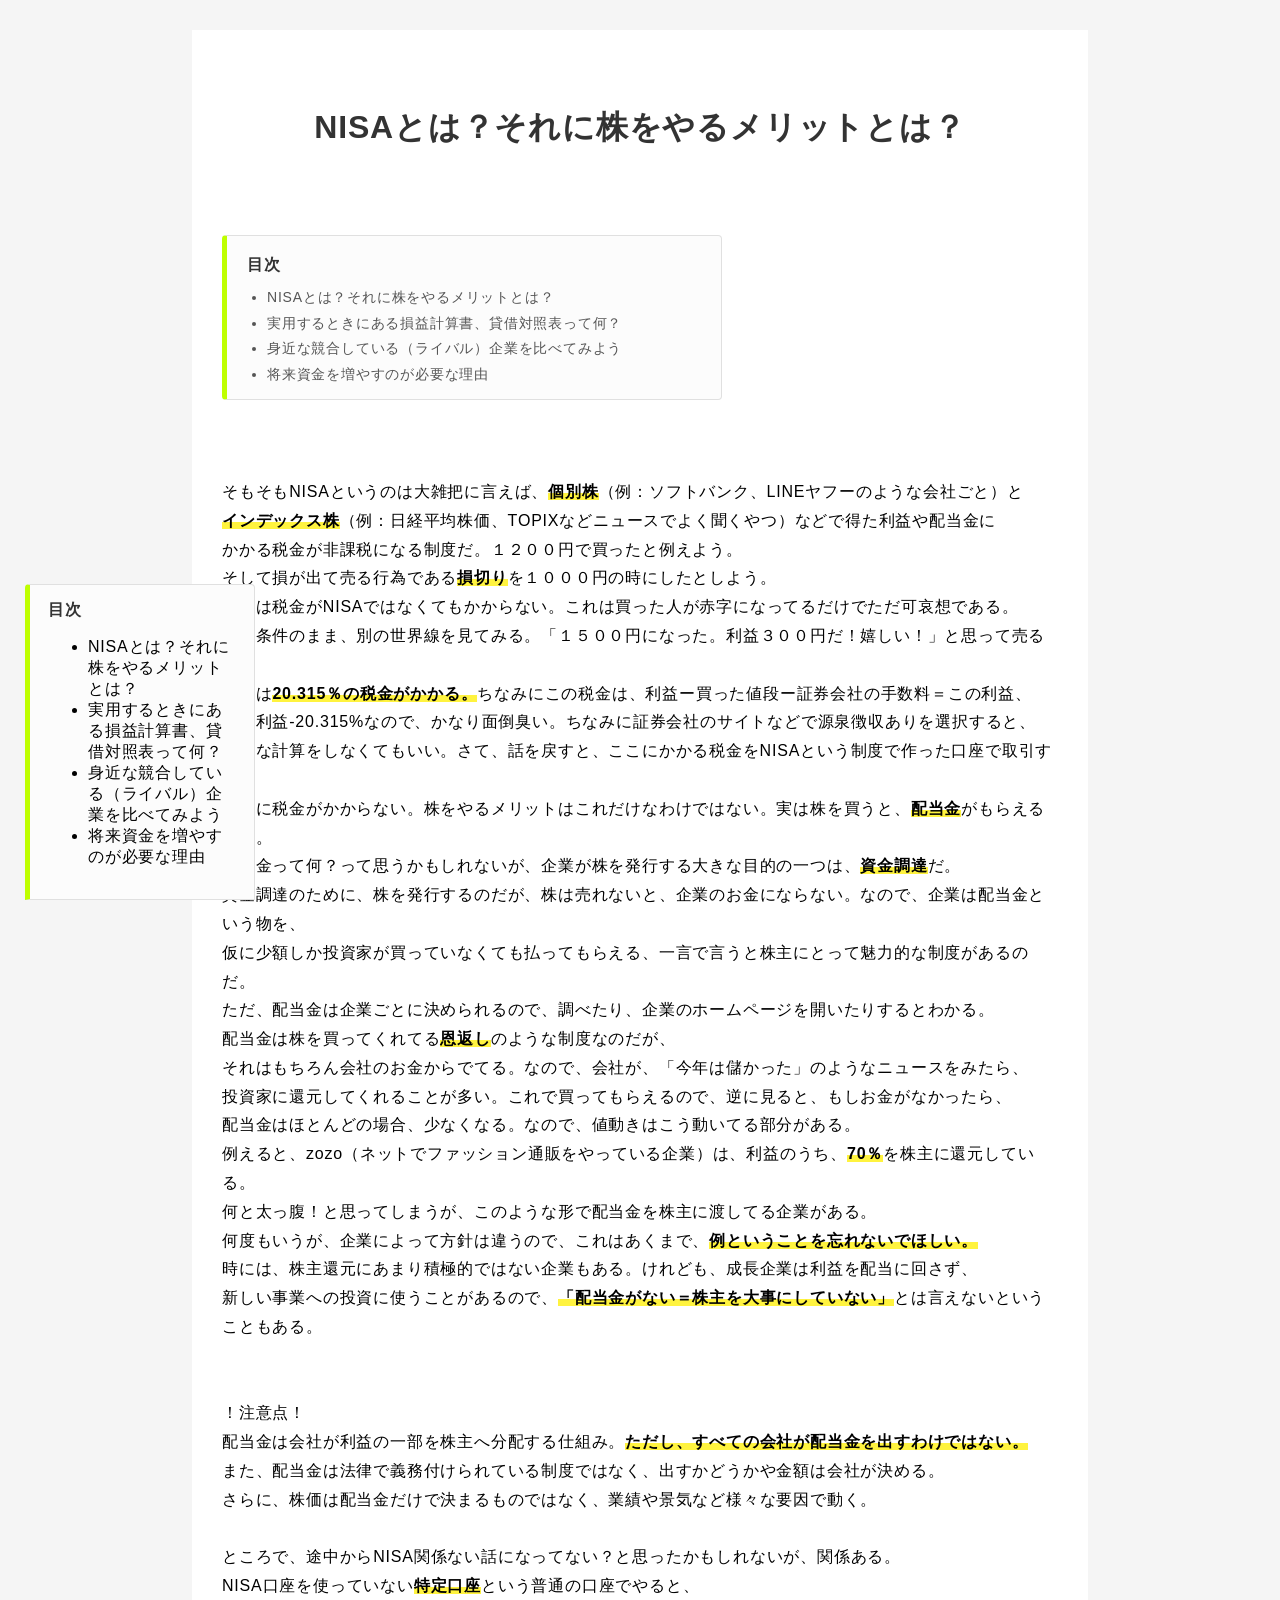
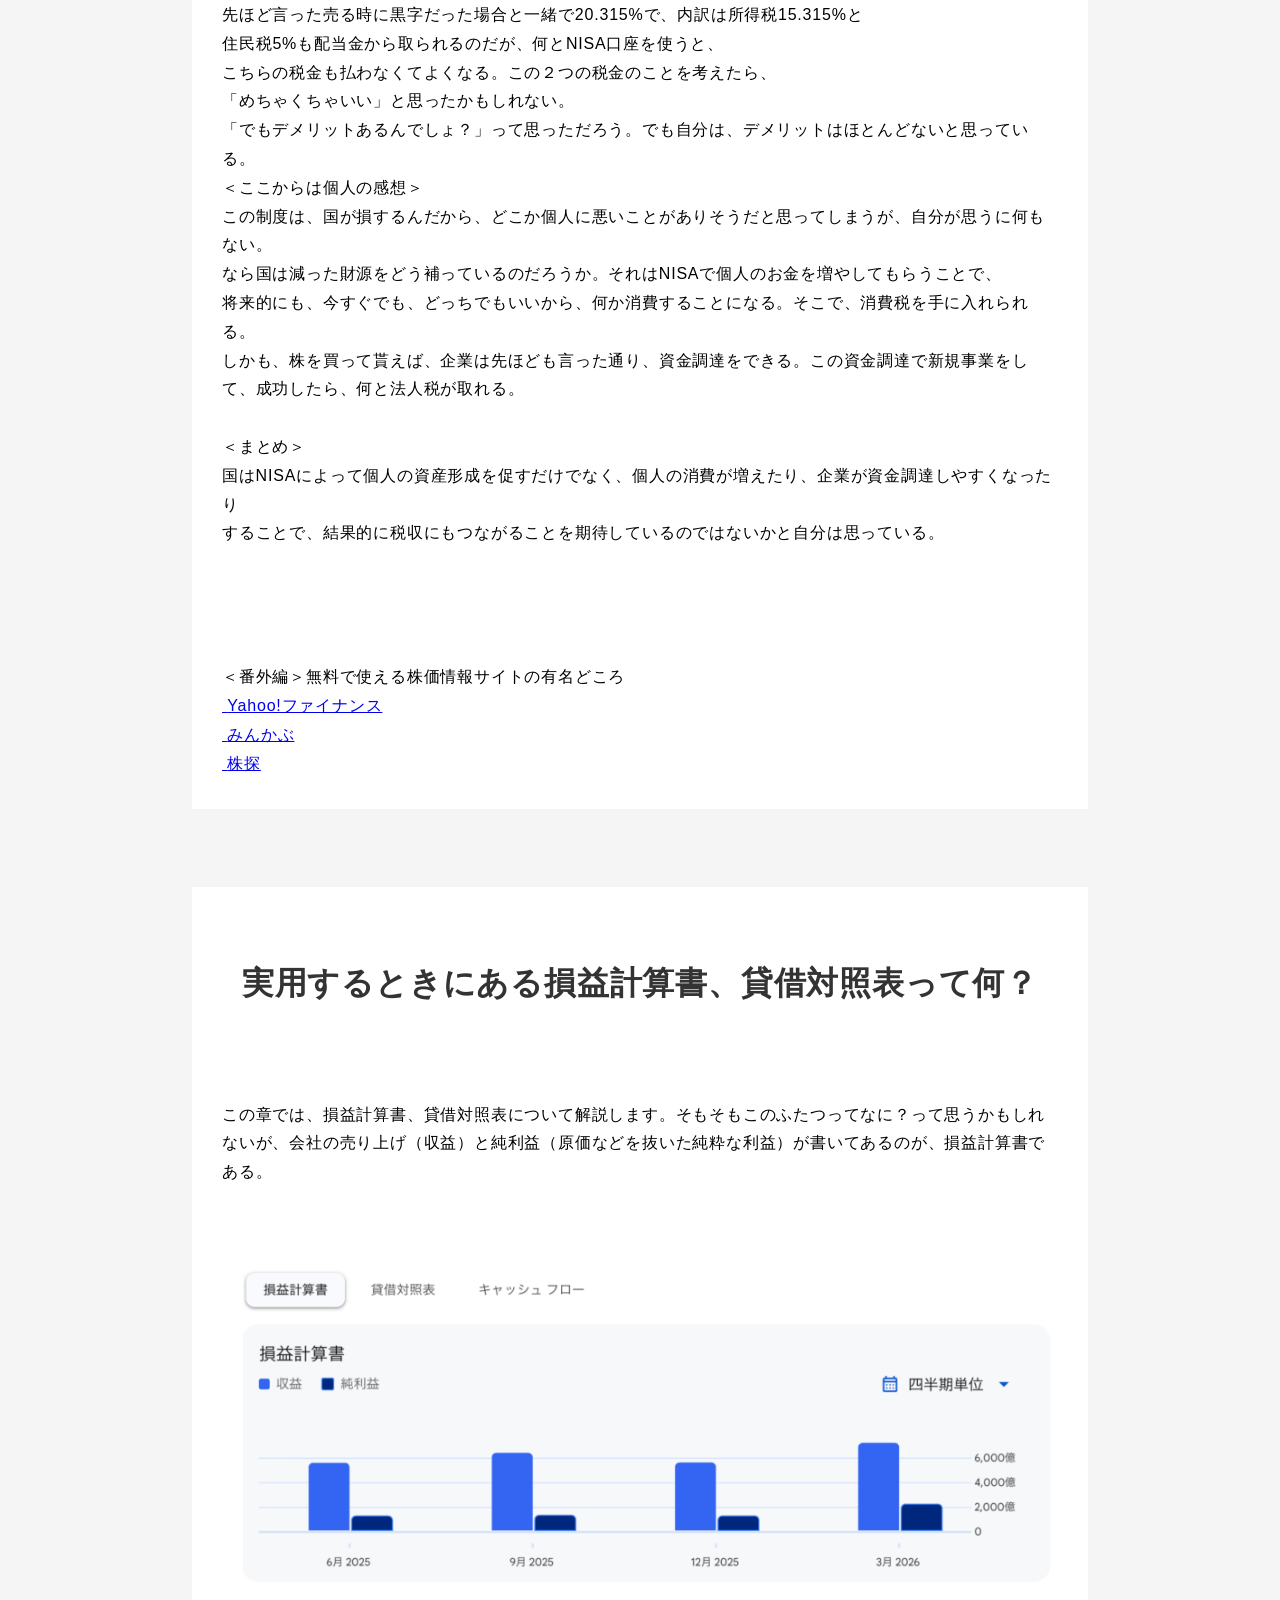
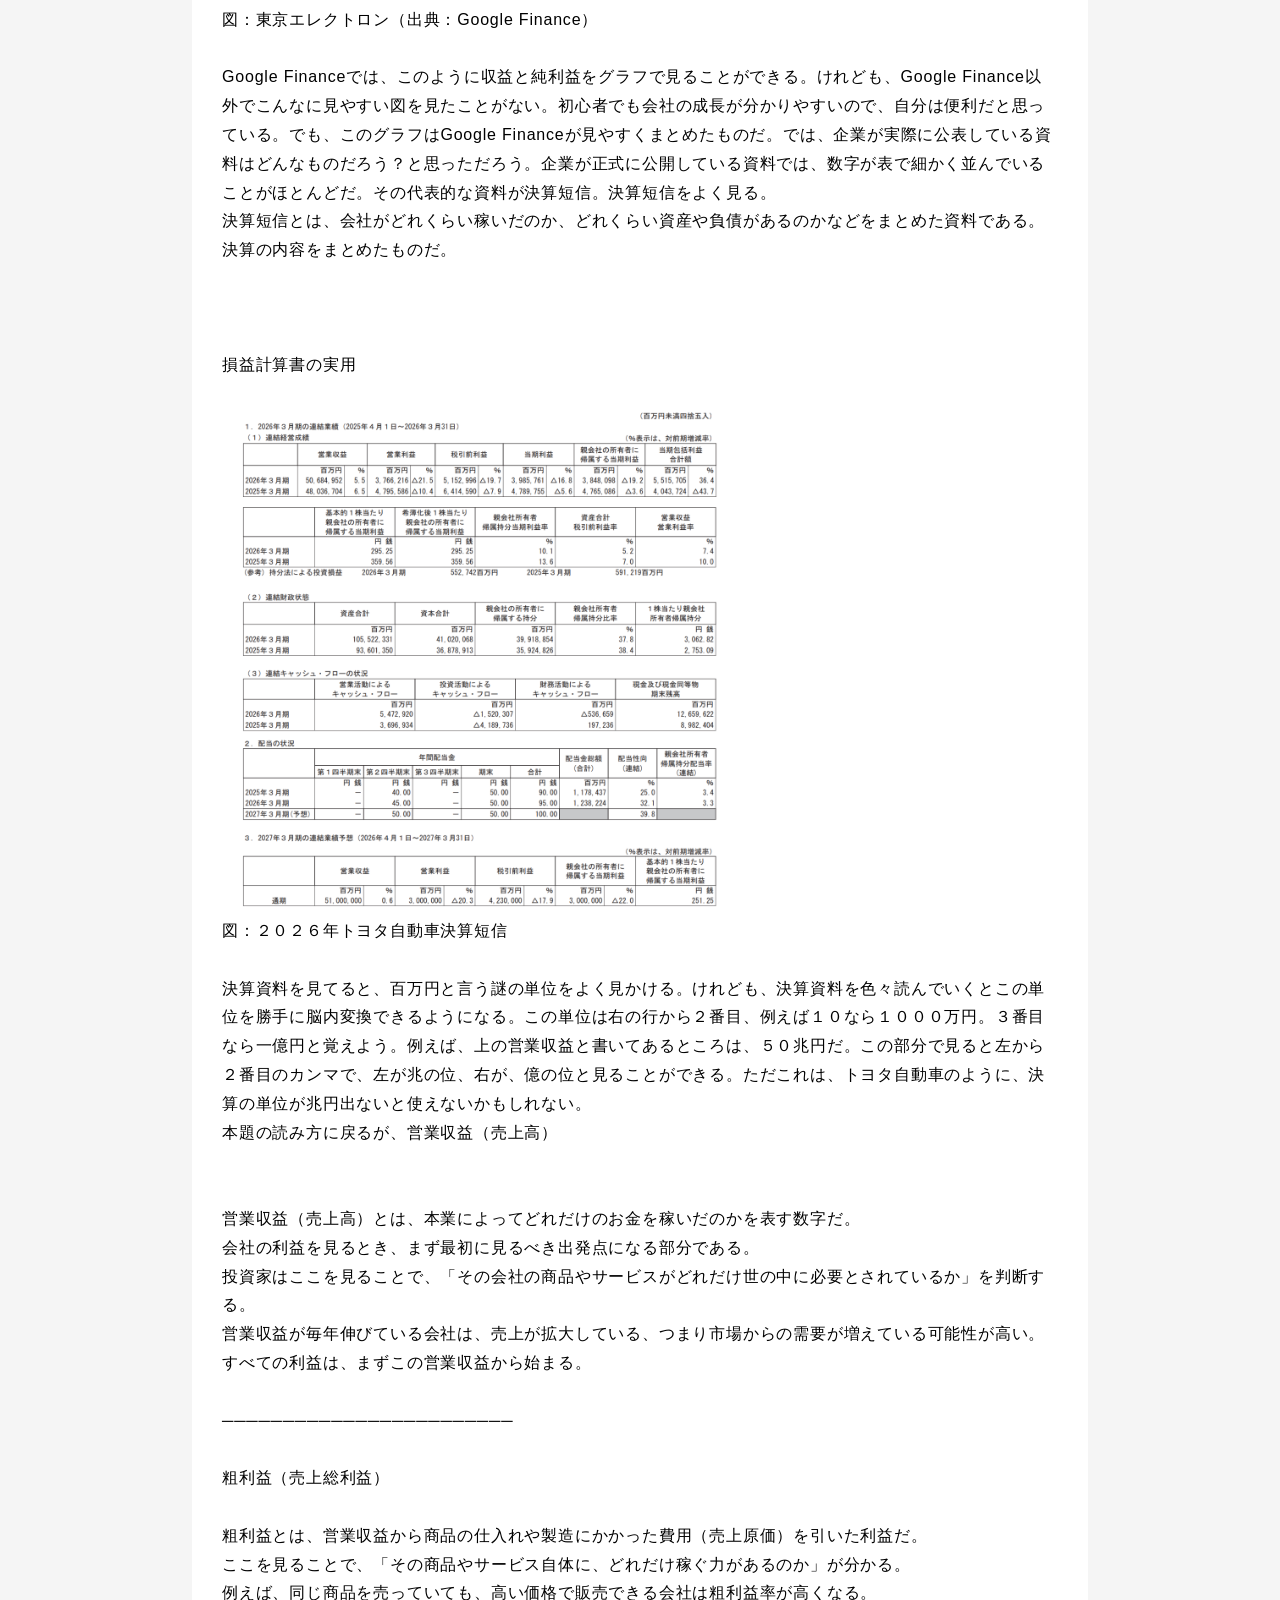
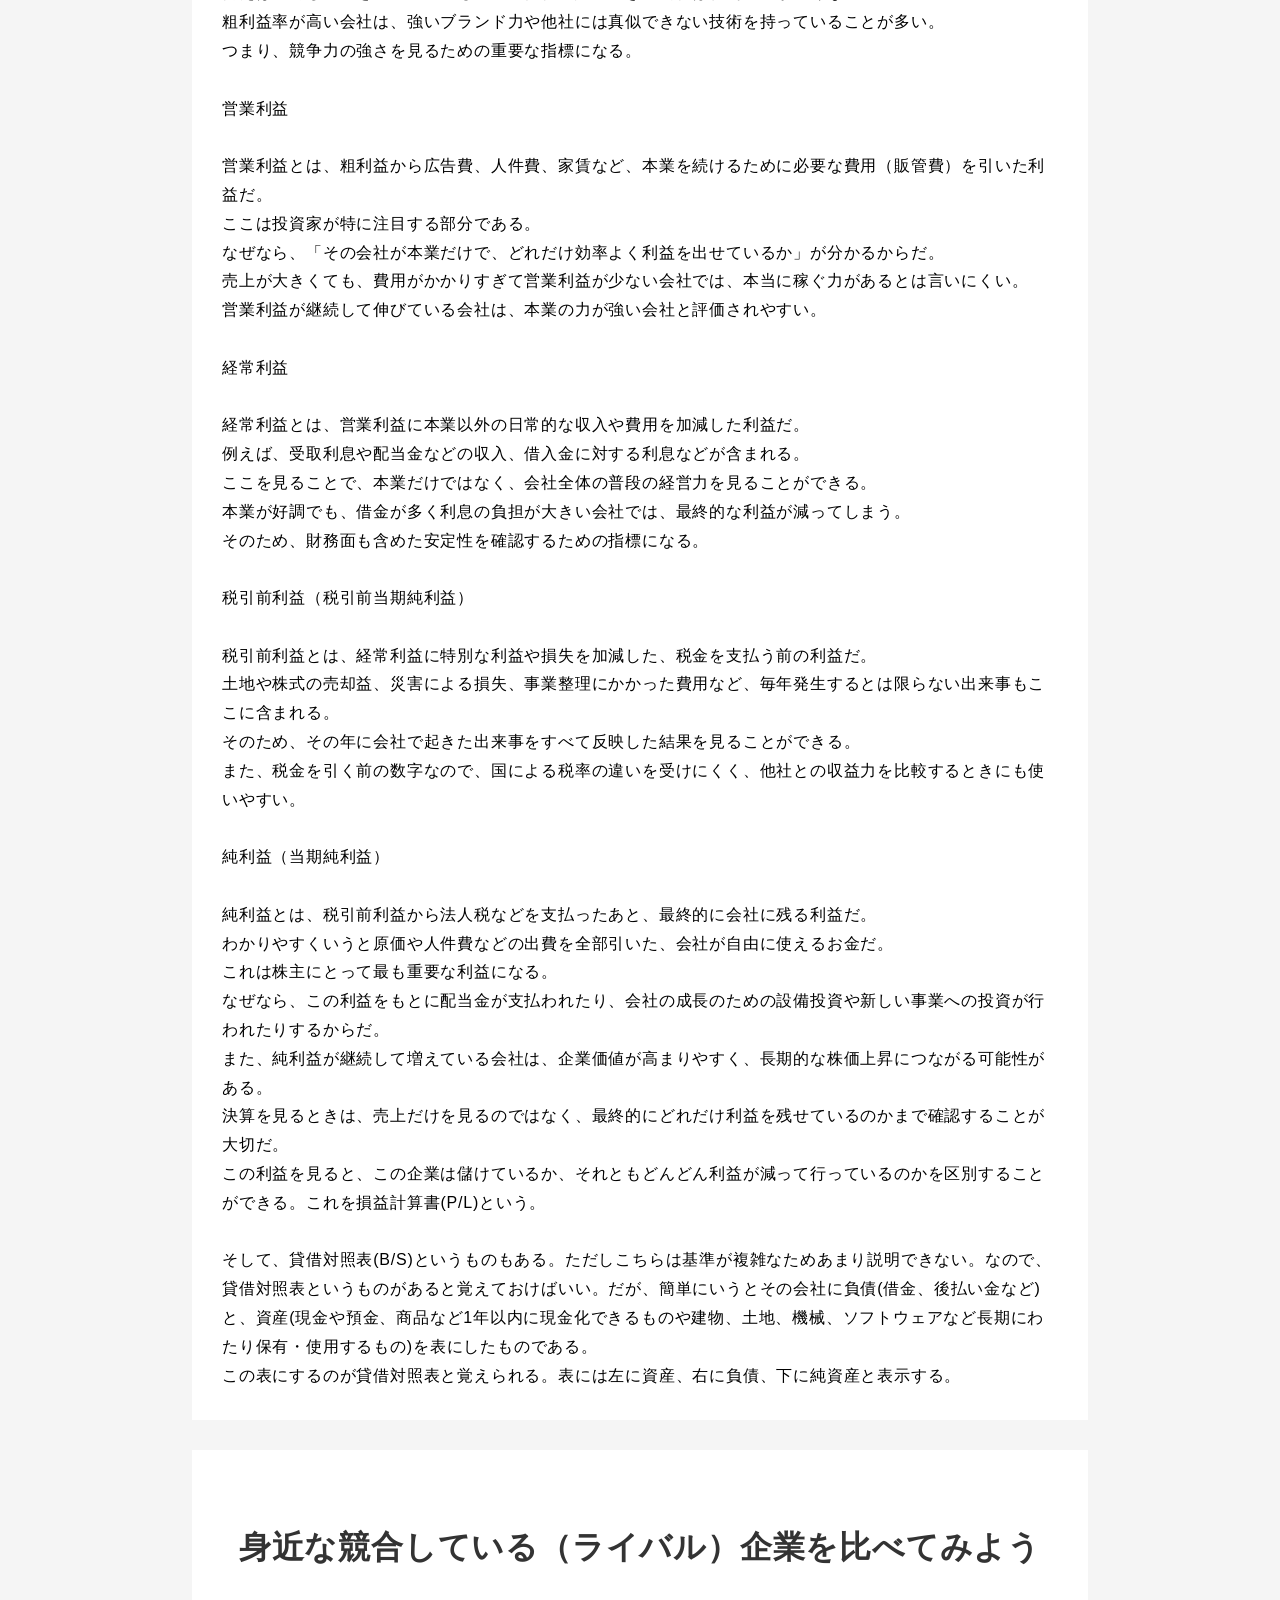
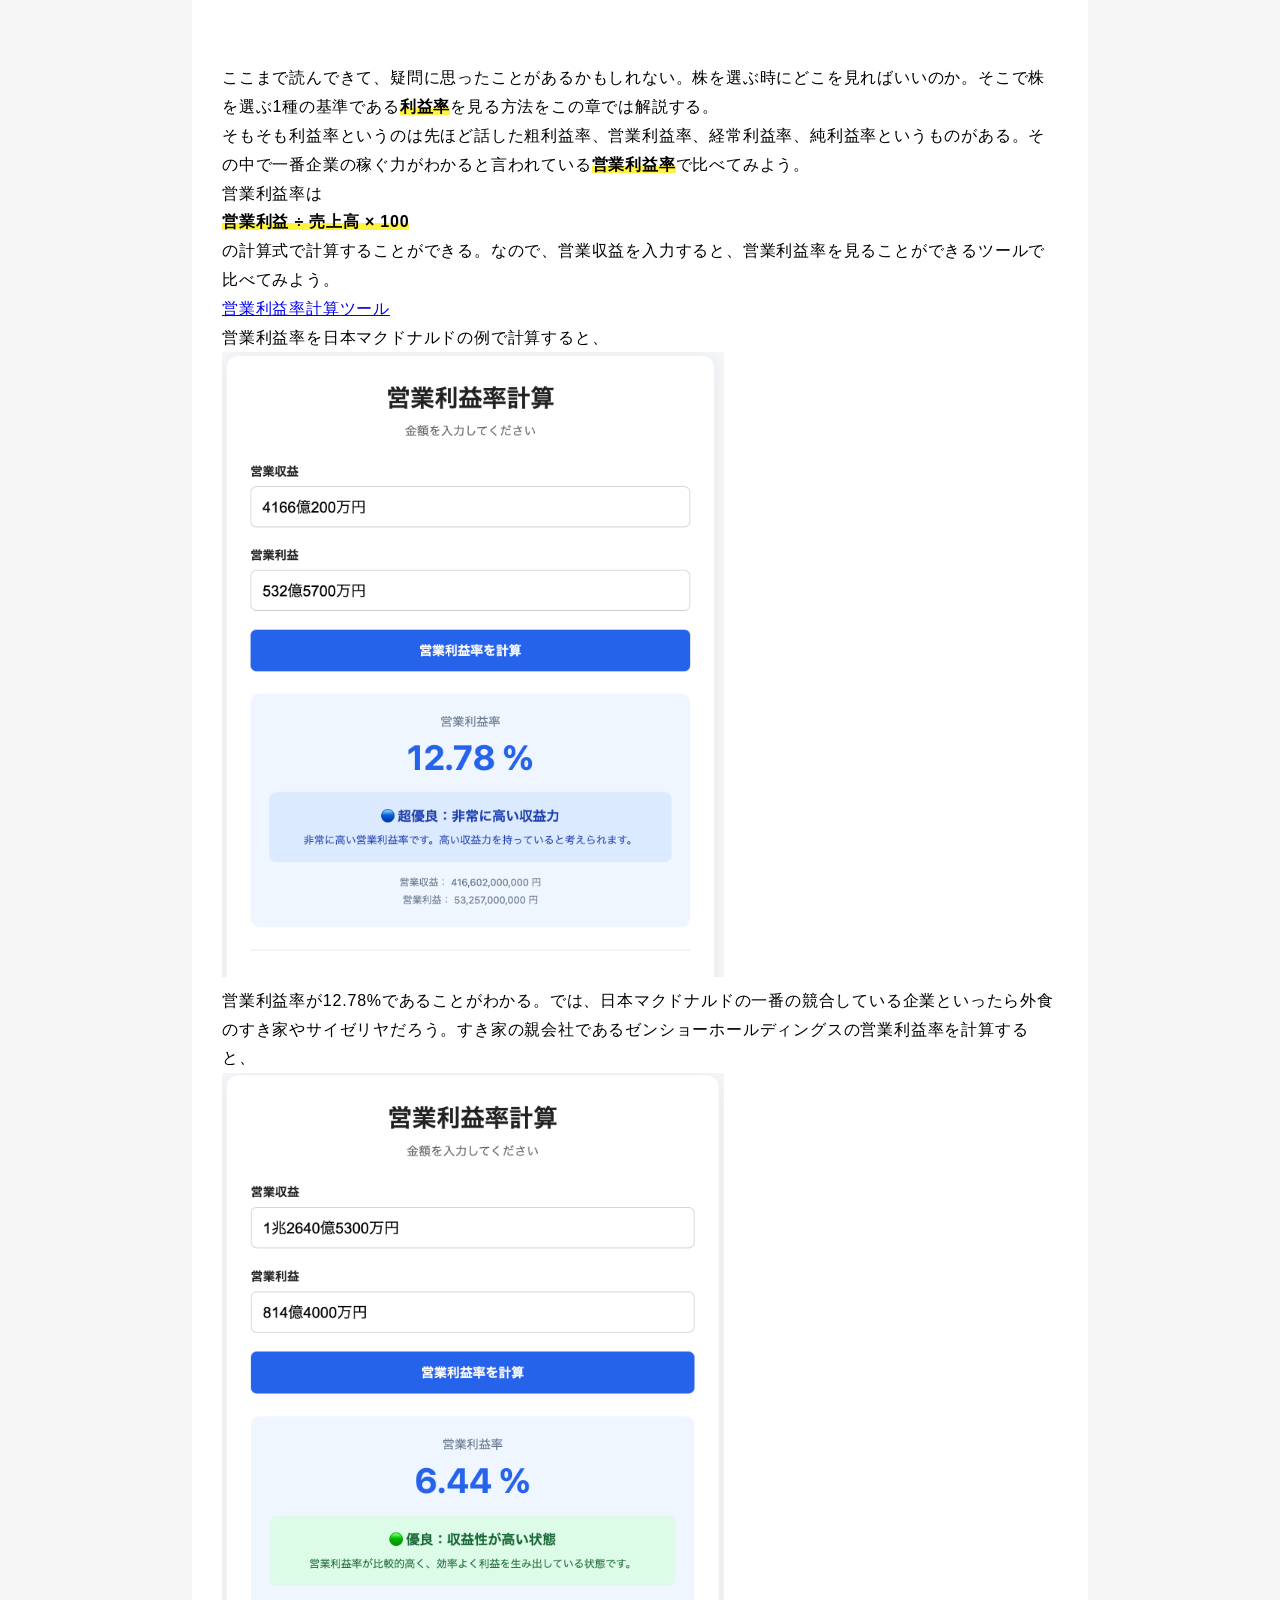
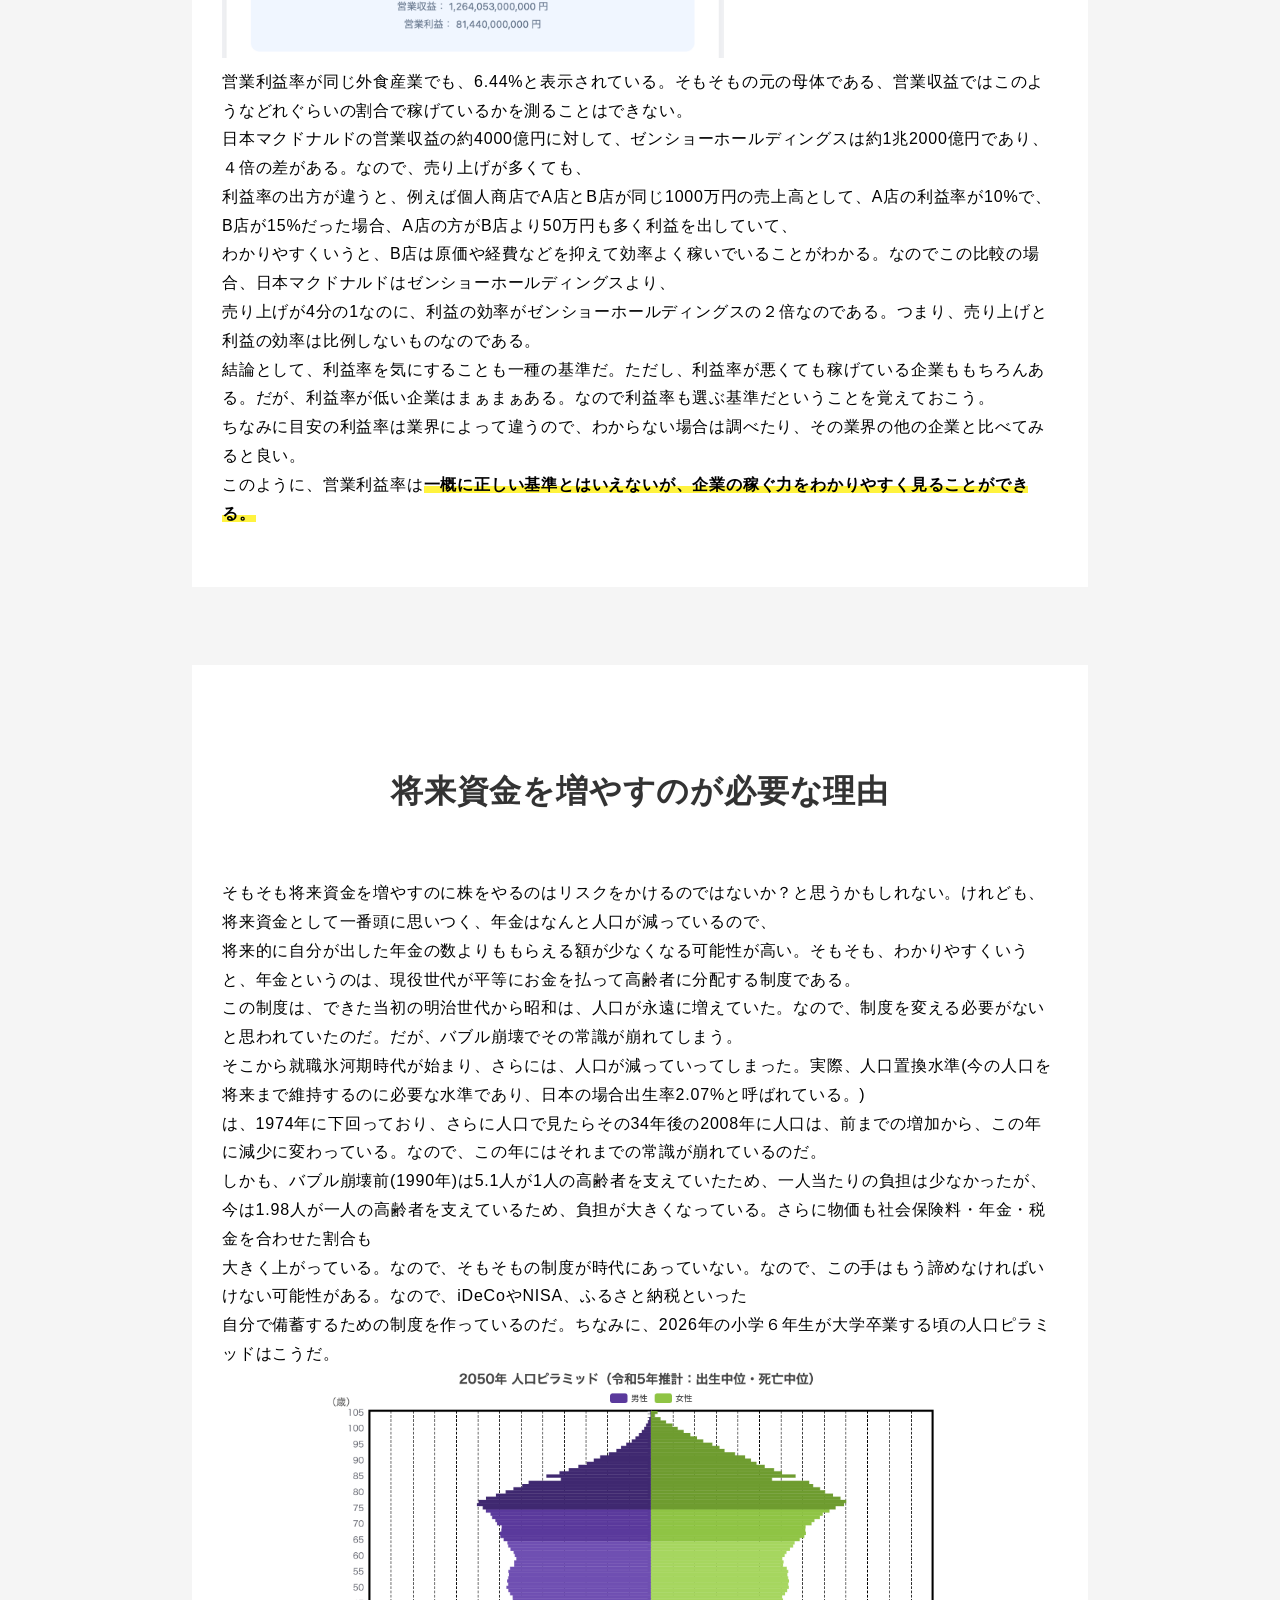
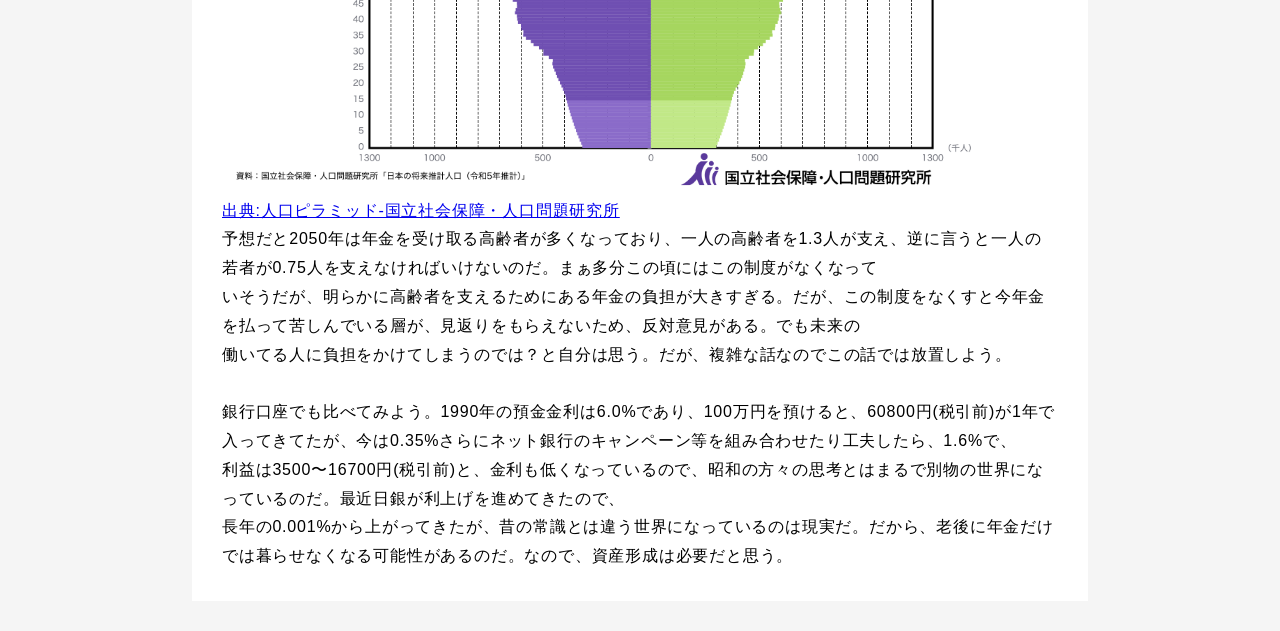
==== commit e29e2c81: "目次のリンク先を修正" ====
--- a/index.html
+++ b/index.html
@@ -36,7 +36,7 @@
 
 <div class="text-box">
 <h1 id="nisa-toha">NISAとは？それに株をやるメリットとは？</h1>
-<div class="toc-box"><p class="toc-title">目次</p><ul><li><a href="#nisa-toha">NISAとは？それに株をやるメリットとは？</a></li><li><a href="#sokan-keisan-sho">実用するときにある損益計算書、貸借対照表って何？</a></li><li><a href="#shin-kon">身近な競合している（ライバル）企業を比べてみよう</a></li><li><a href="#shourai-shikin">将来資金を増やすのが必要な理由</a></li></ul></div>
+<div class="toc-box"><p class="toc-title">目次</p><ul><li><a href="#nisa-toha">NISAとは？それに株をやるメリットとは？</a></li><li><a href="#sonneki-taisyaku">実用するときにある損益計算書、貸借対照表って何？</a></li><li><a href="#kurabete-miyou">身近な競合している（ライバル）企業を比べてみよう</a></li><li><a href="#shourai-shikin">将来資金を増やすのが必要な理由</a></li></ul></div>
 
 そもそもNISAというのは大雑把に言えば、<strong>個別株</strong>（例：ソフトバンク、LINEヤフーのような会社ごと）と
 <strong>インデックス株</strong>（例：日経平均株価、TOPIXなどニュースでよく聞くやつ）などで得た利益や配当金に
@@ -213,7 +213,7 @@
 銀行口座でも比べてみよう。1990年の預金金利は6.0%であり、100万円を預けると、60800円(税引前)が1年で入ってきてたが、今は0.35%さらにネット銀行のキャンペーン等を組み合わせたり工夫したら、1.6%で、
 利益は3500〜16700円(税引前)と、金利も低くなっているので、昭和の方々の思考とはまるで別物の世界になっているのだ。最近日銀が利上げを進めてきたので、
 長年の0.001%から上がってきたが、昔の常識とは違う世界になっているのは現実だ。だから、老後に年金だけでは暮らせなくなる可能性があるのだ。なので、資産形成は必要だと思う。
-
-</div>
+</div>
+
 </body>
 </html>
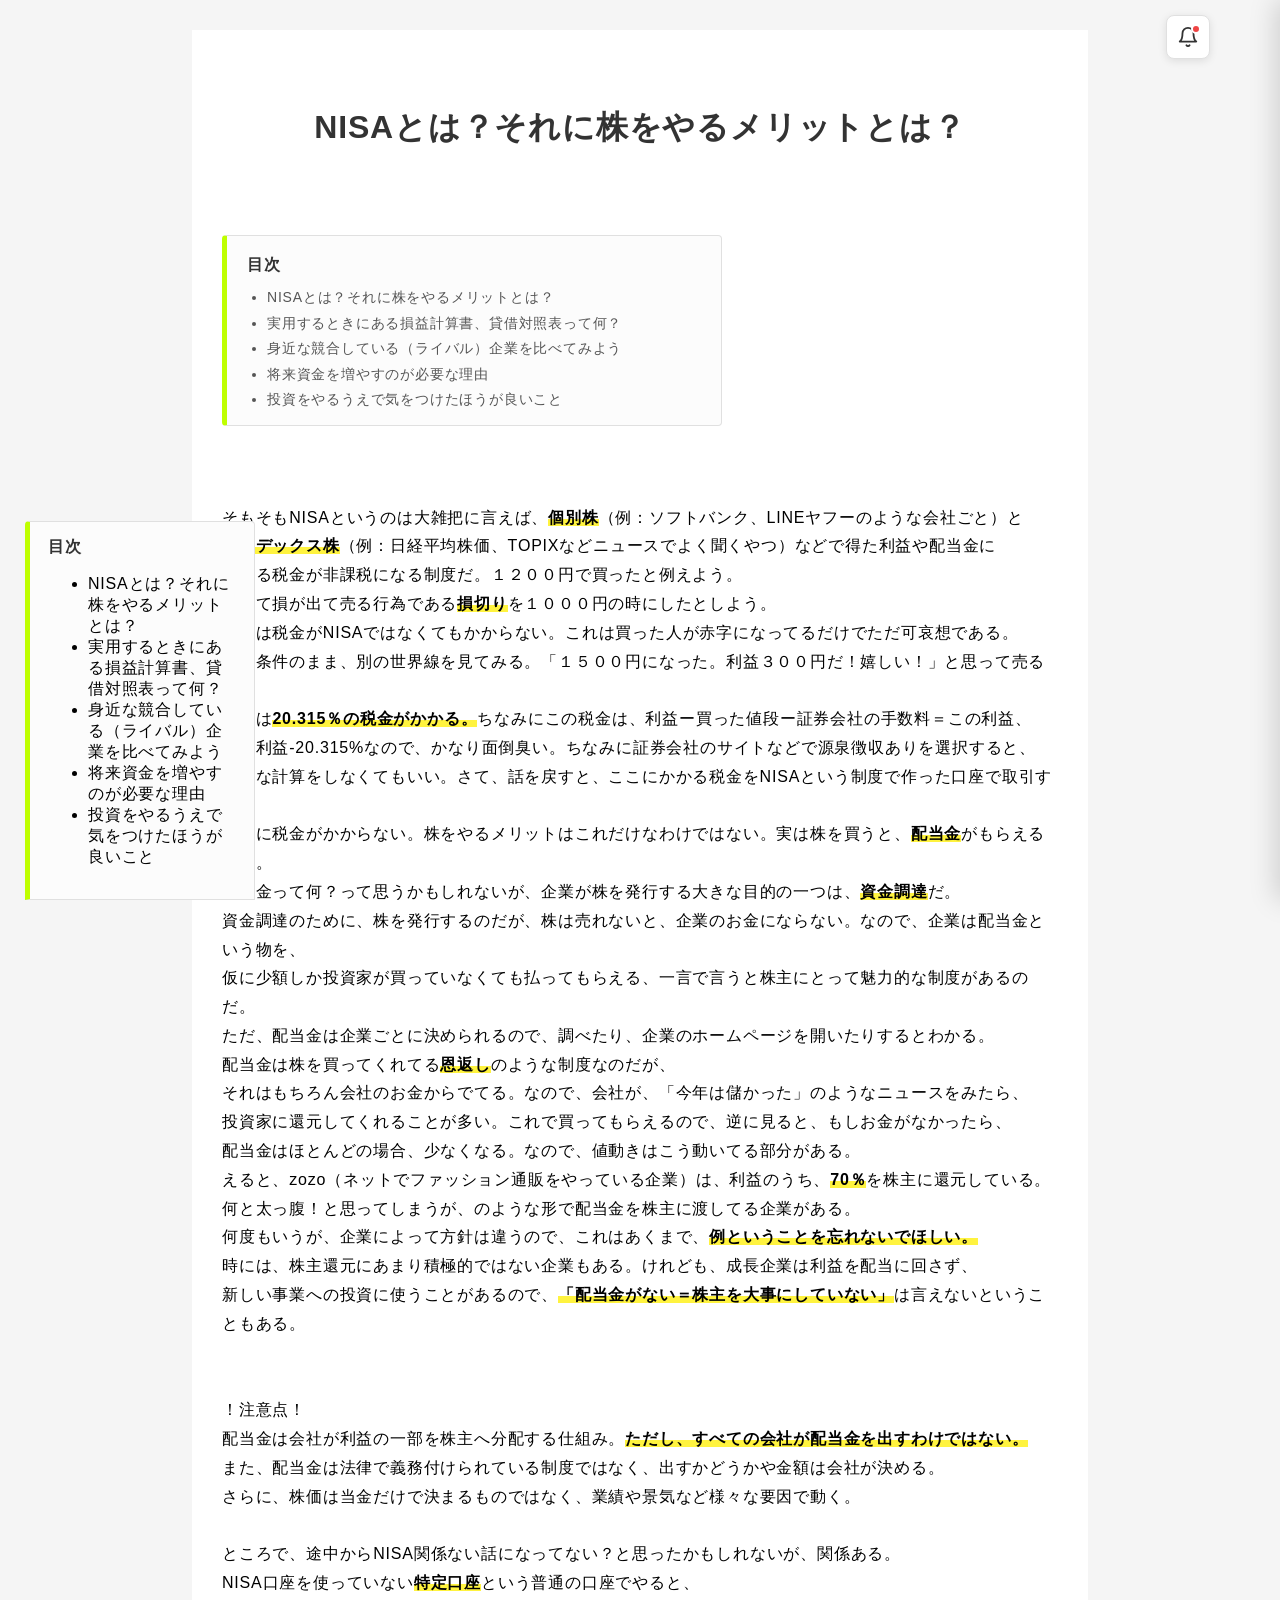
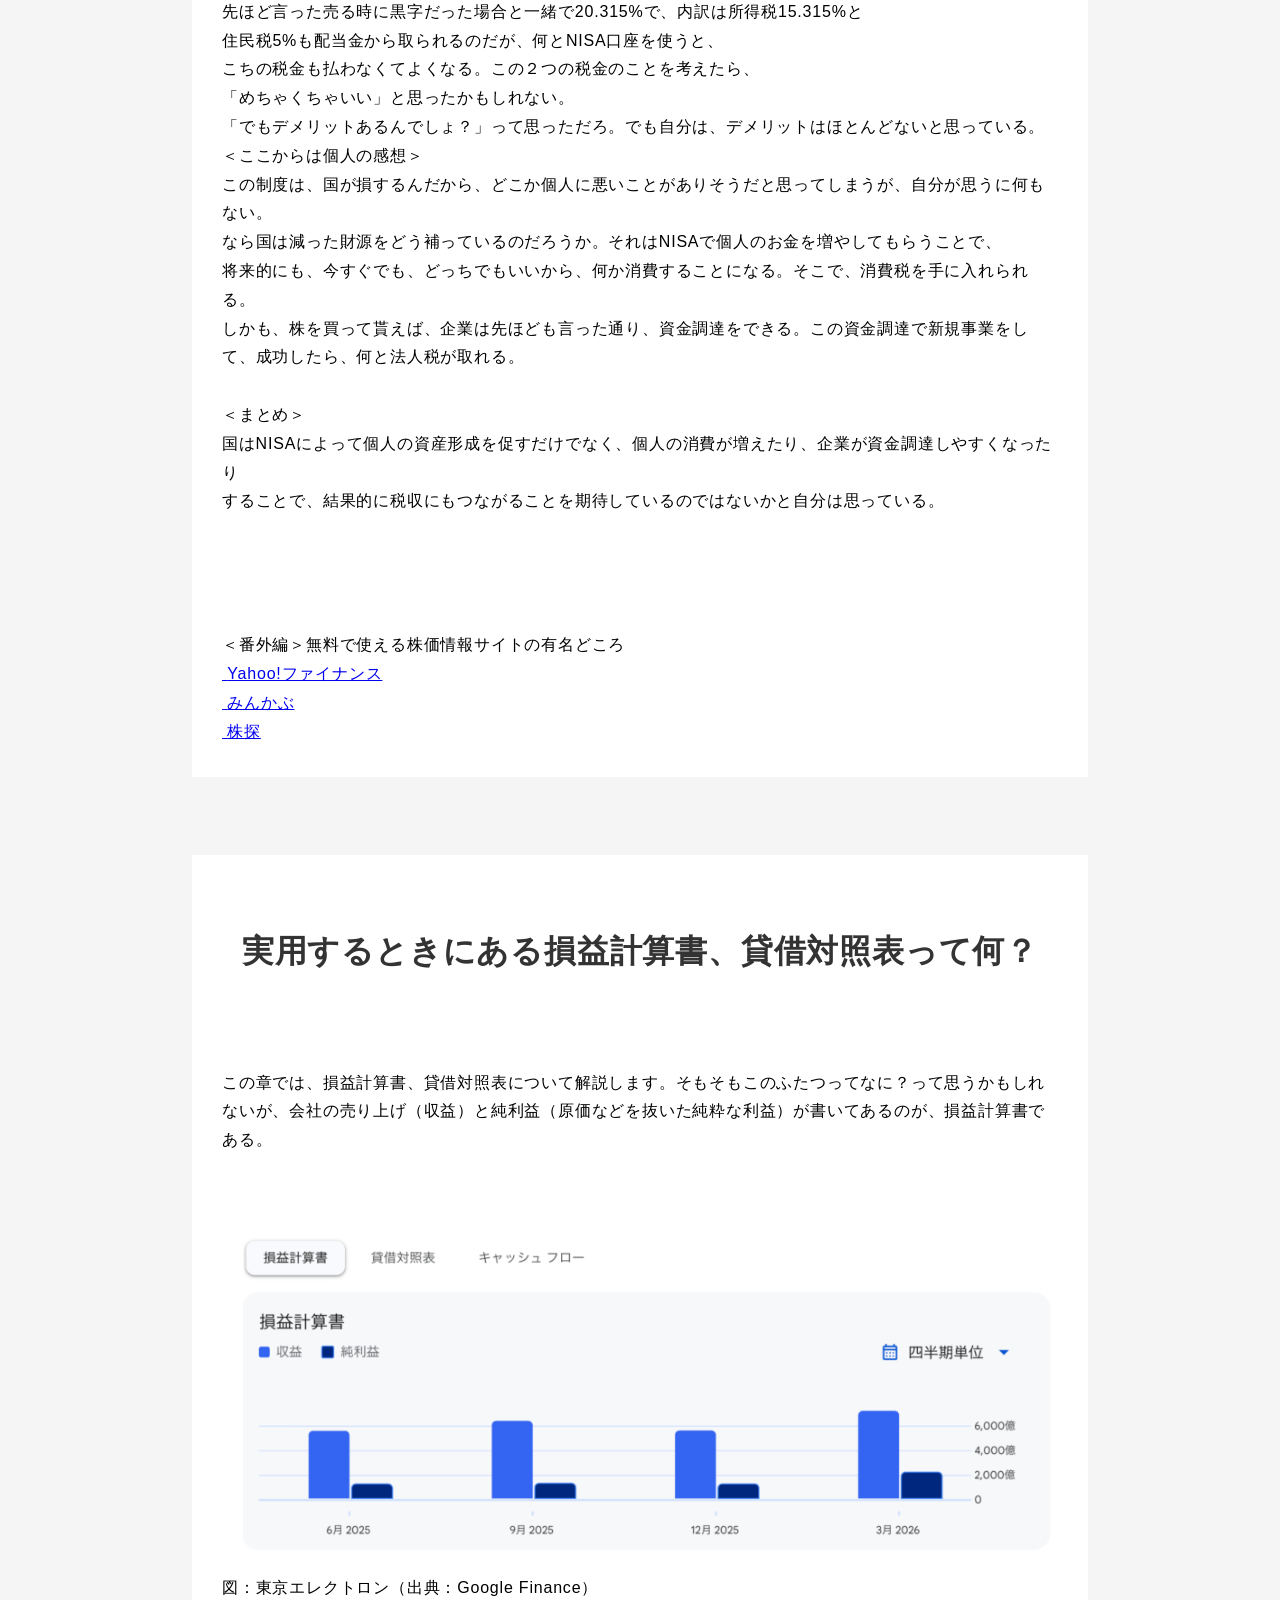
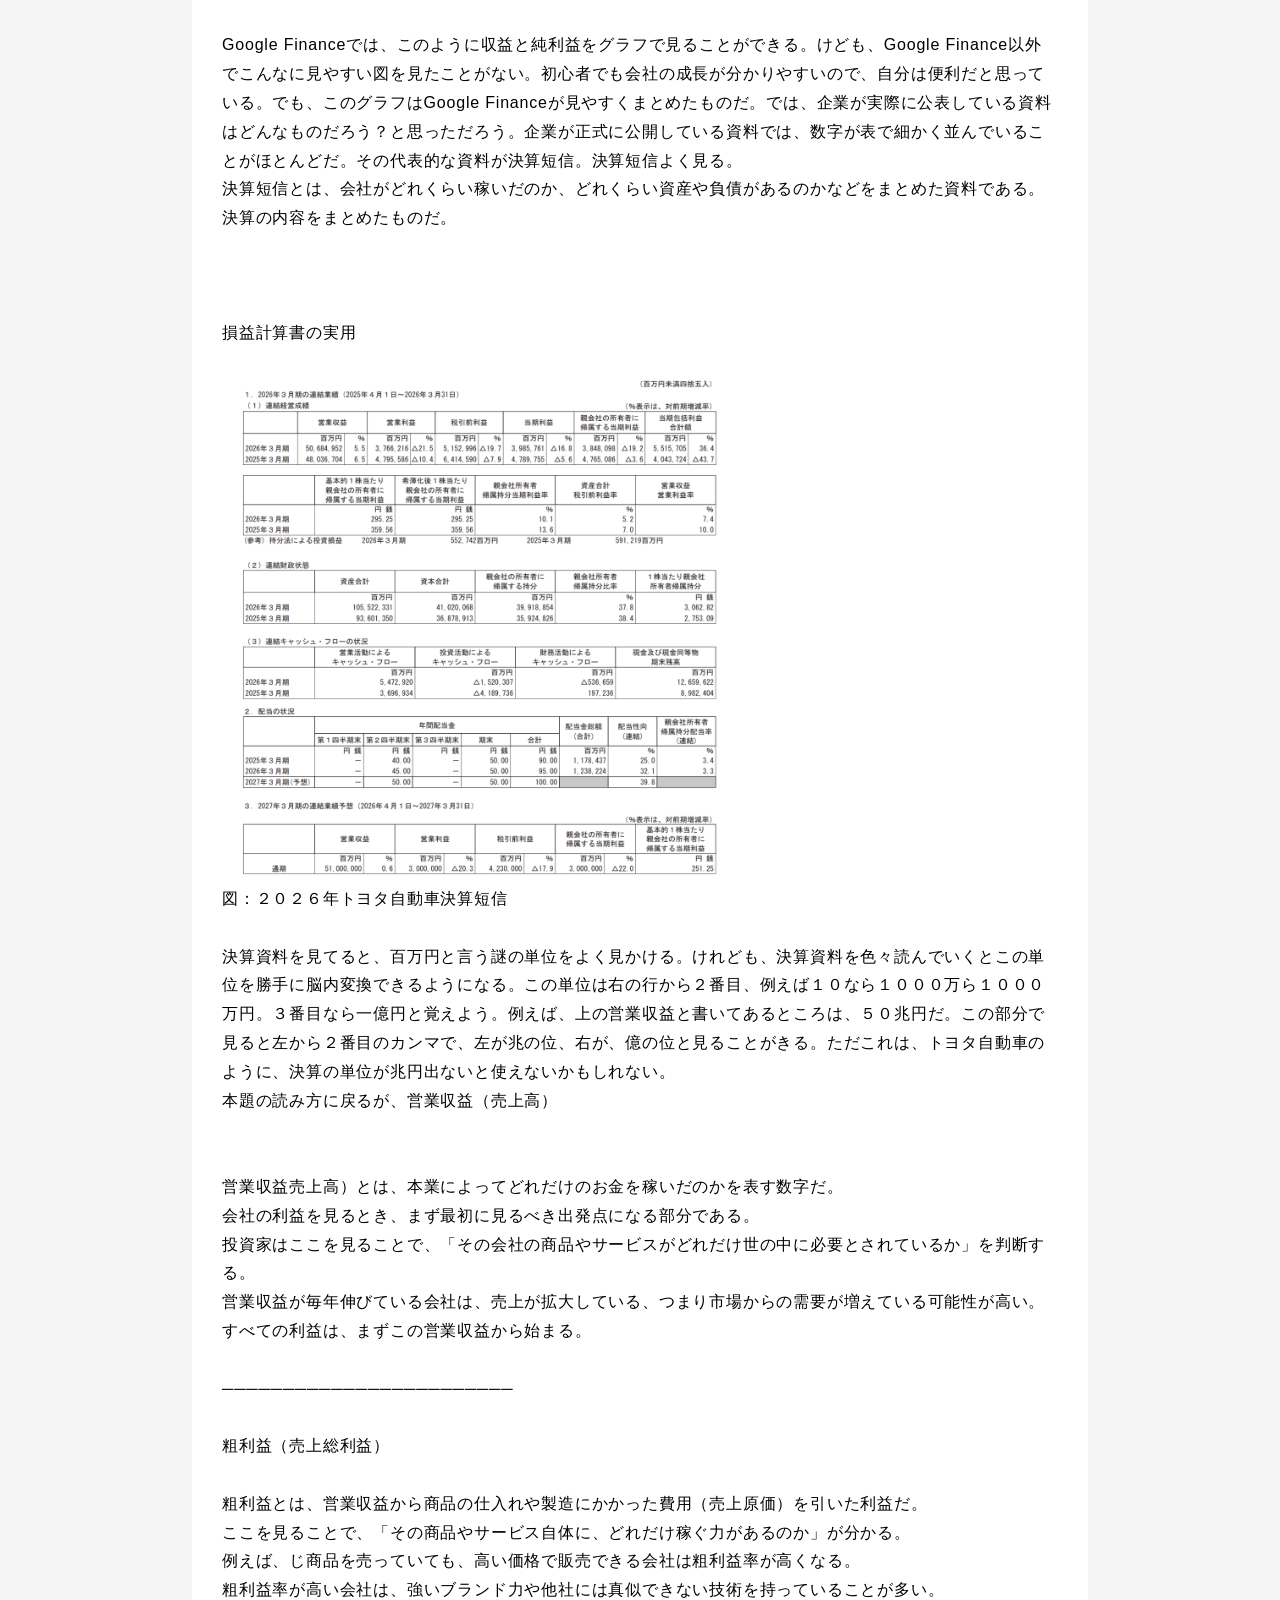
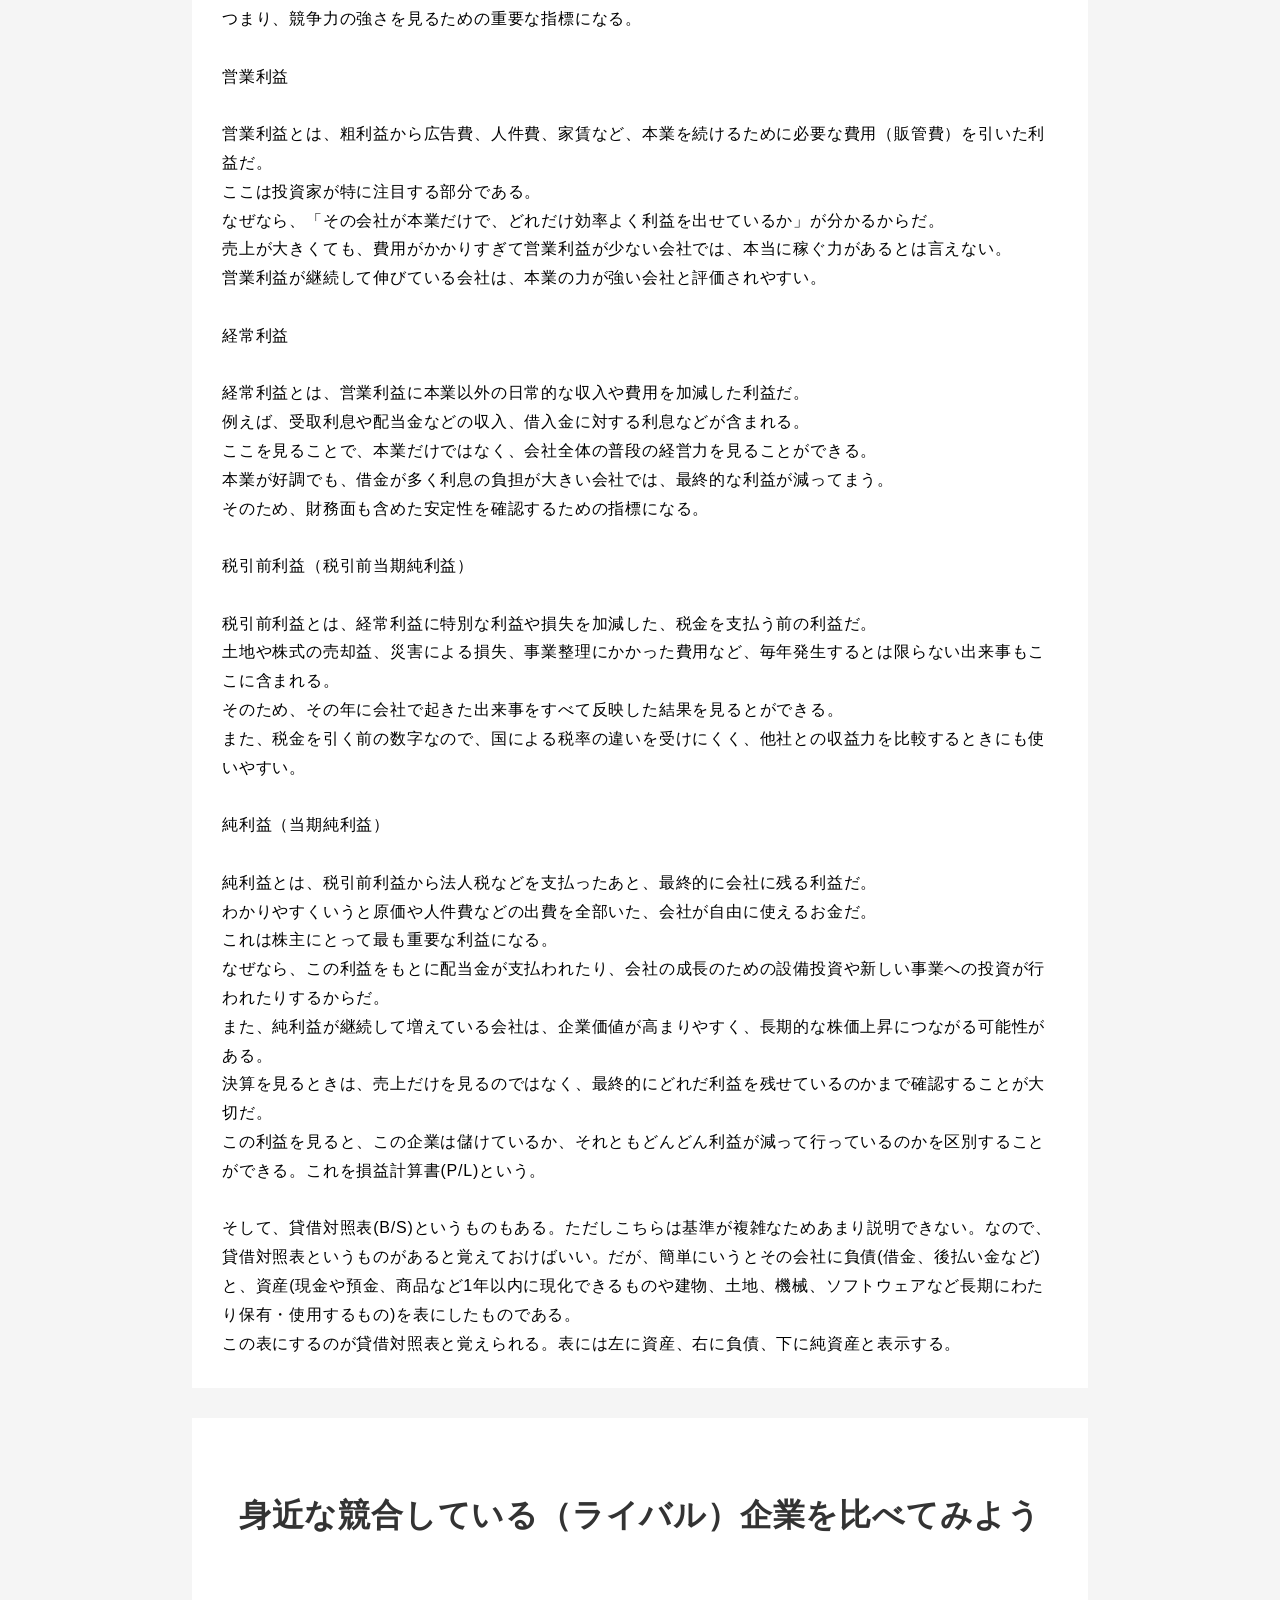
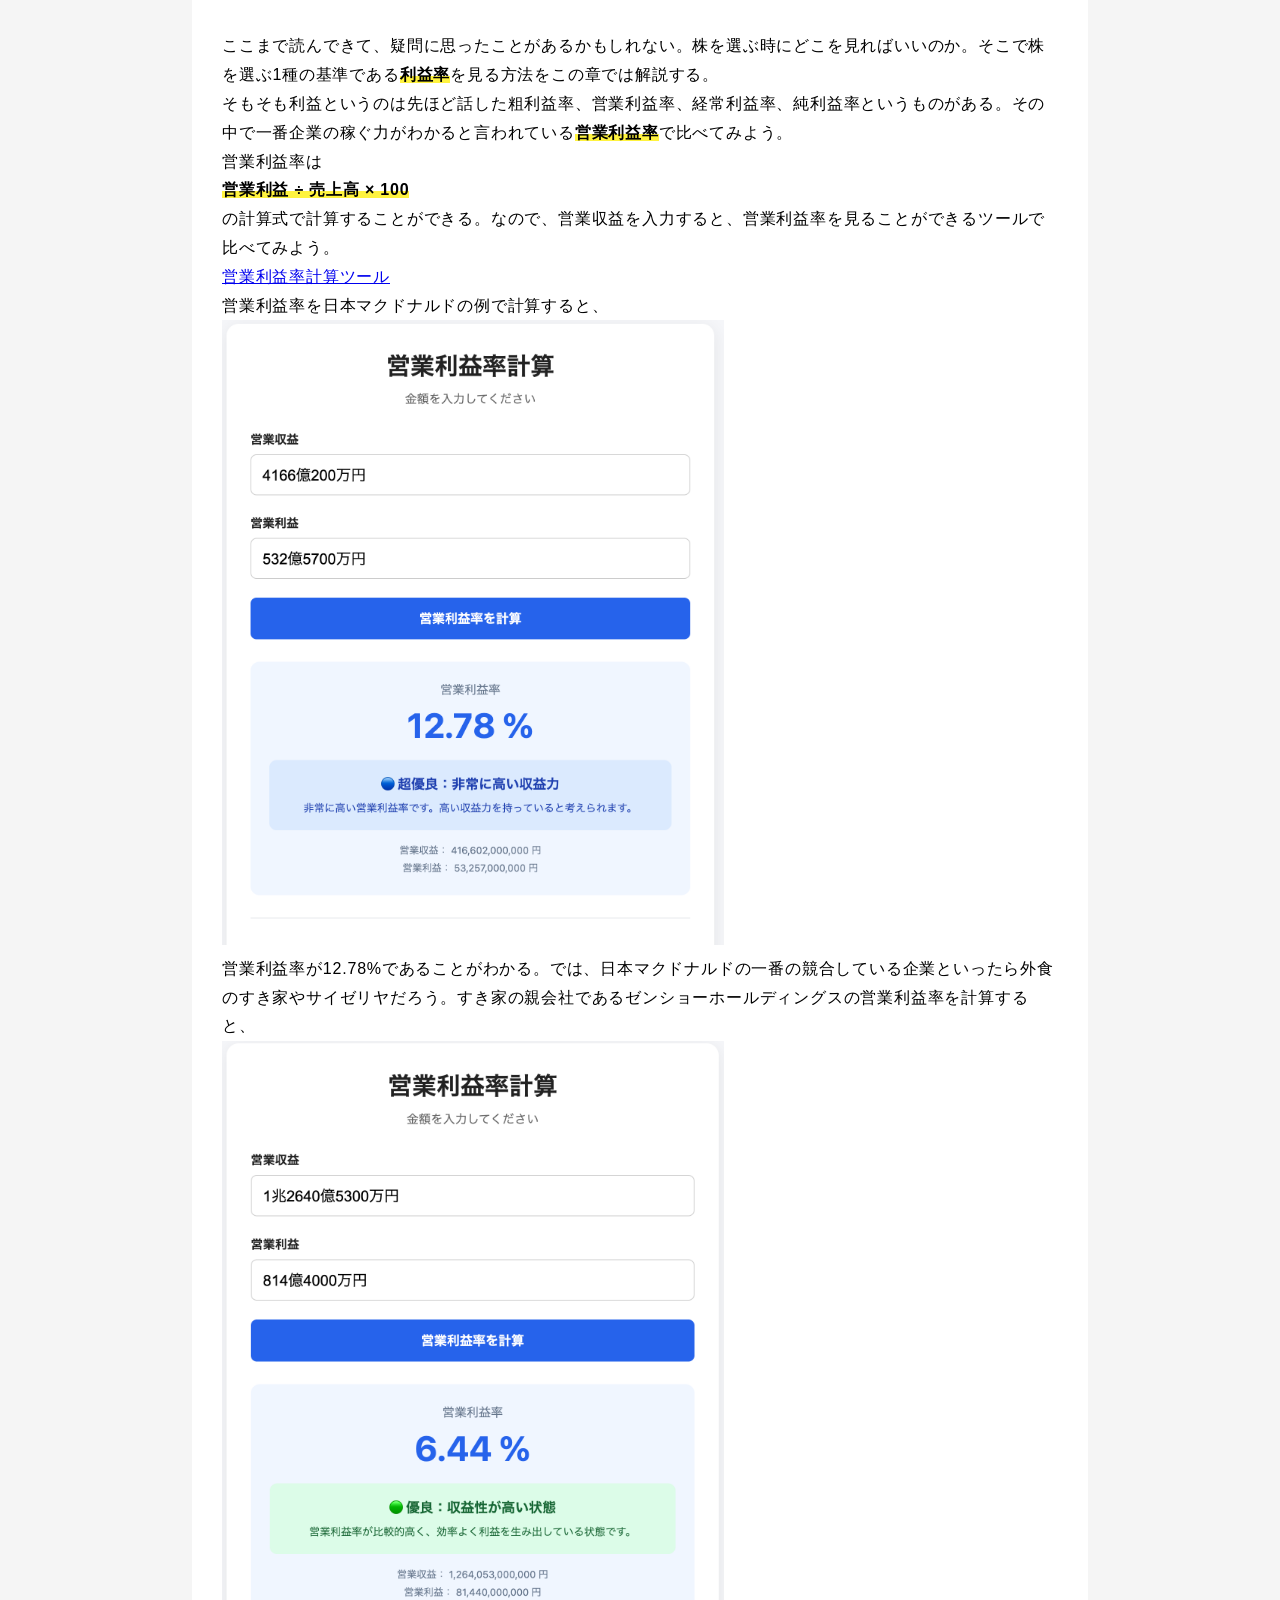
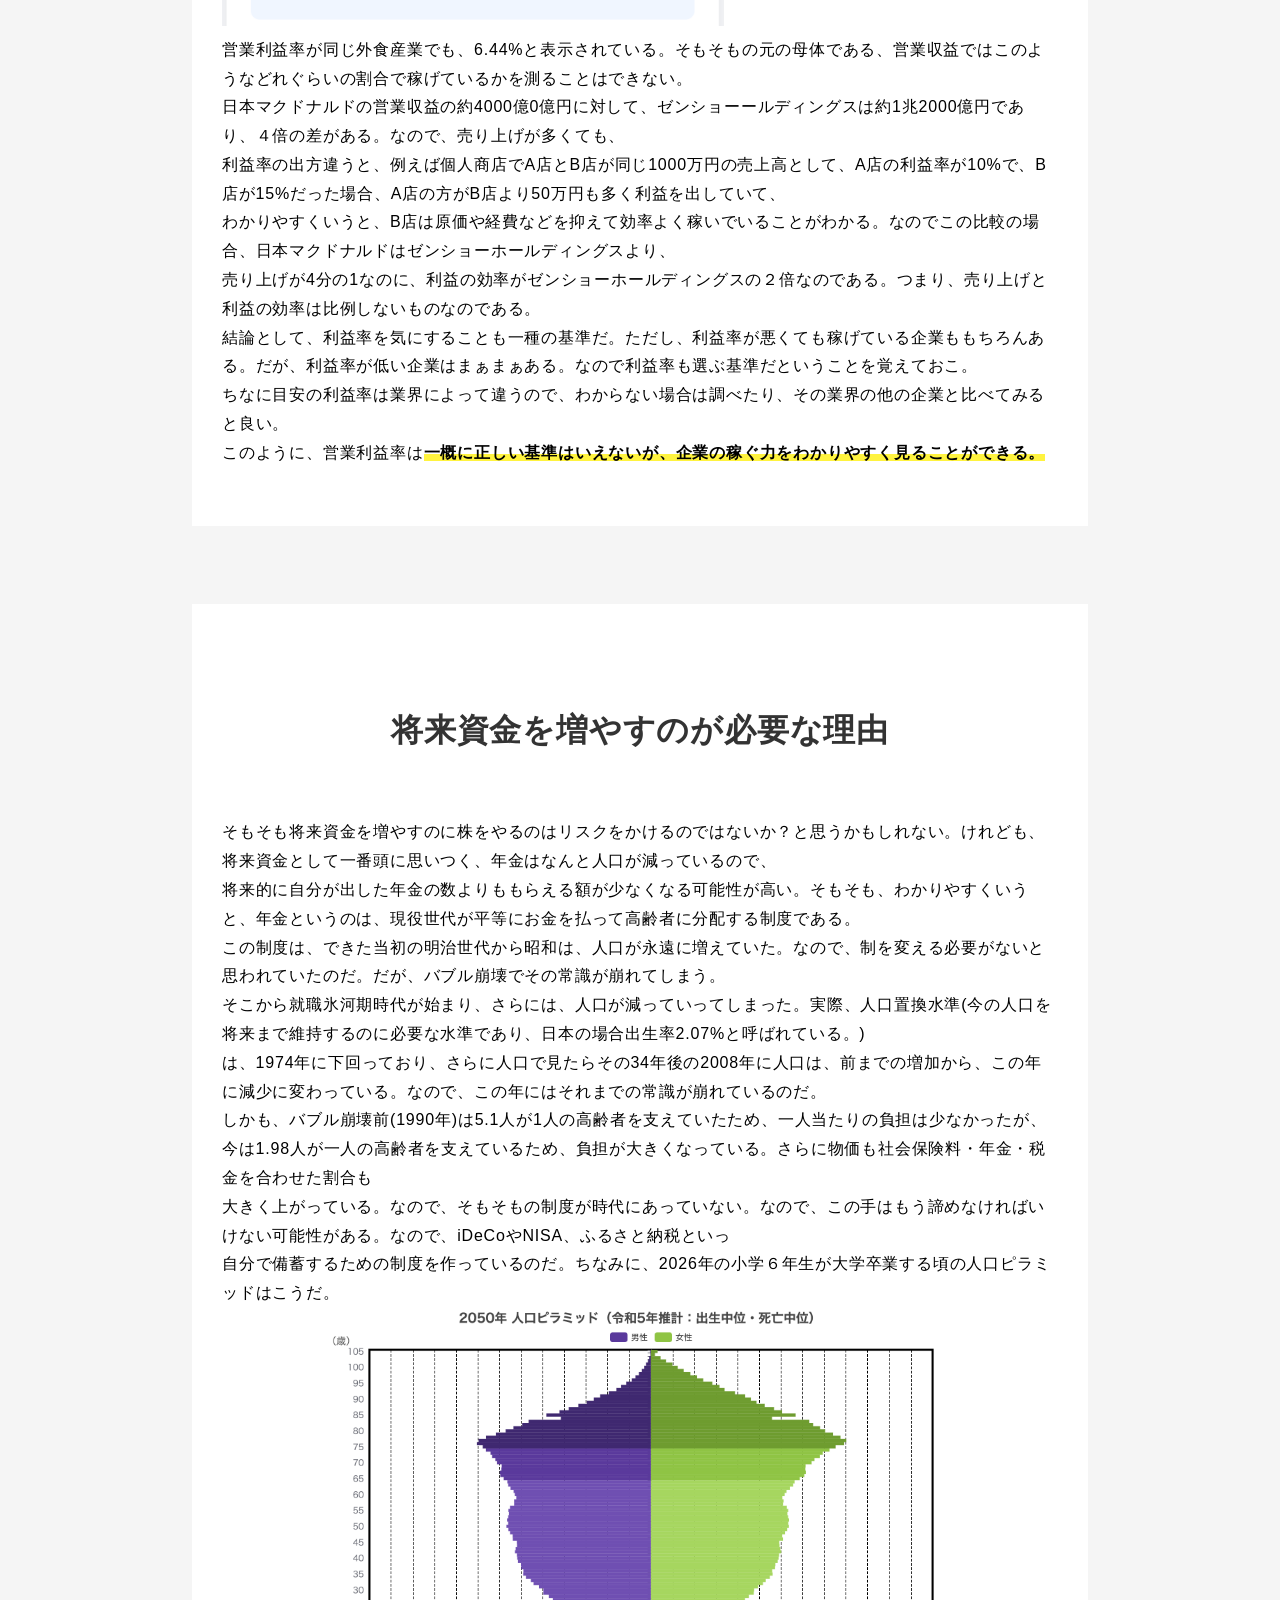
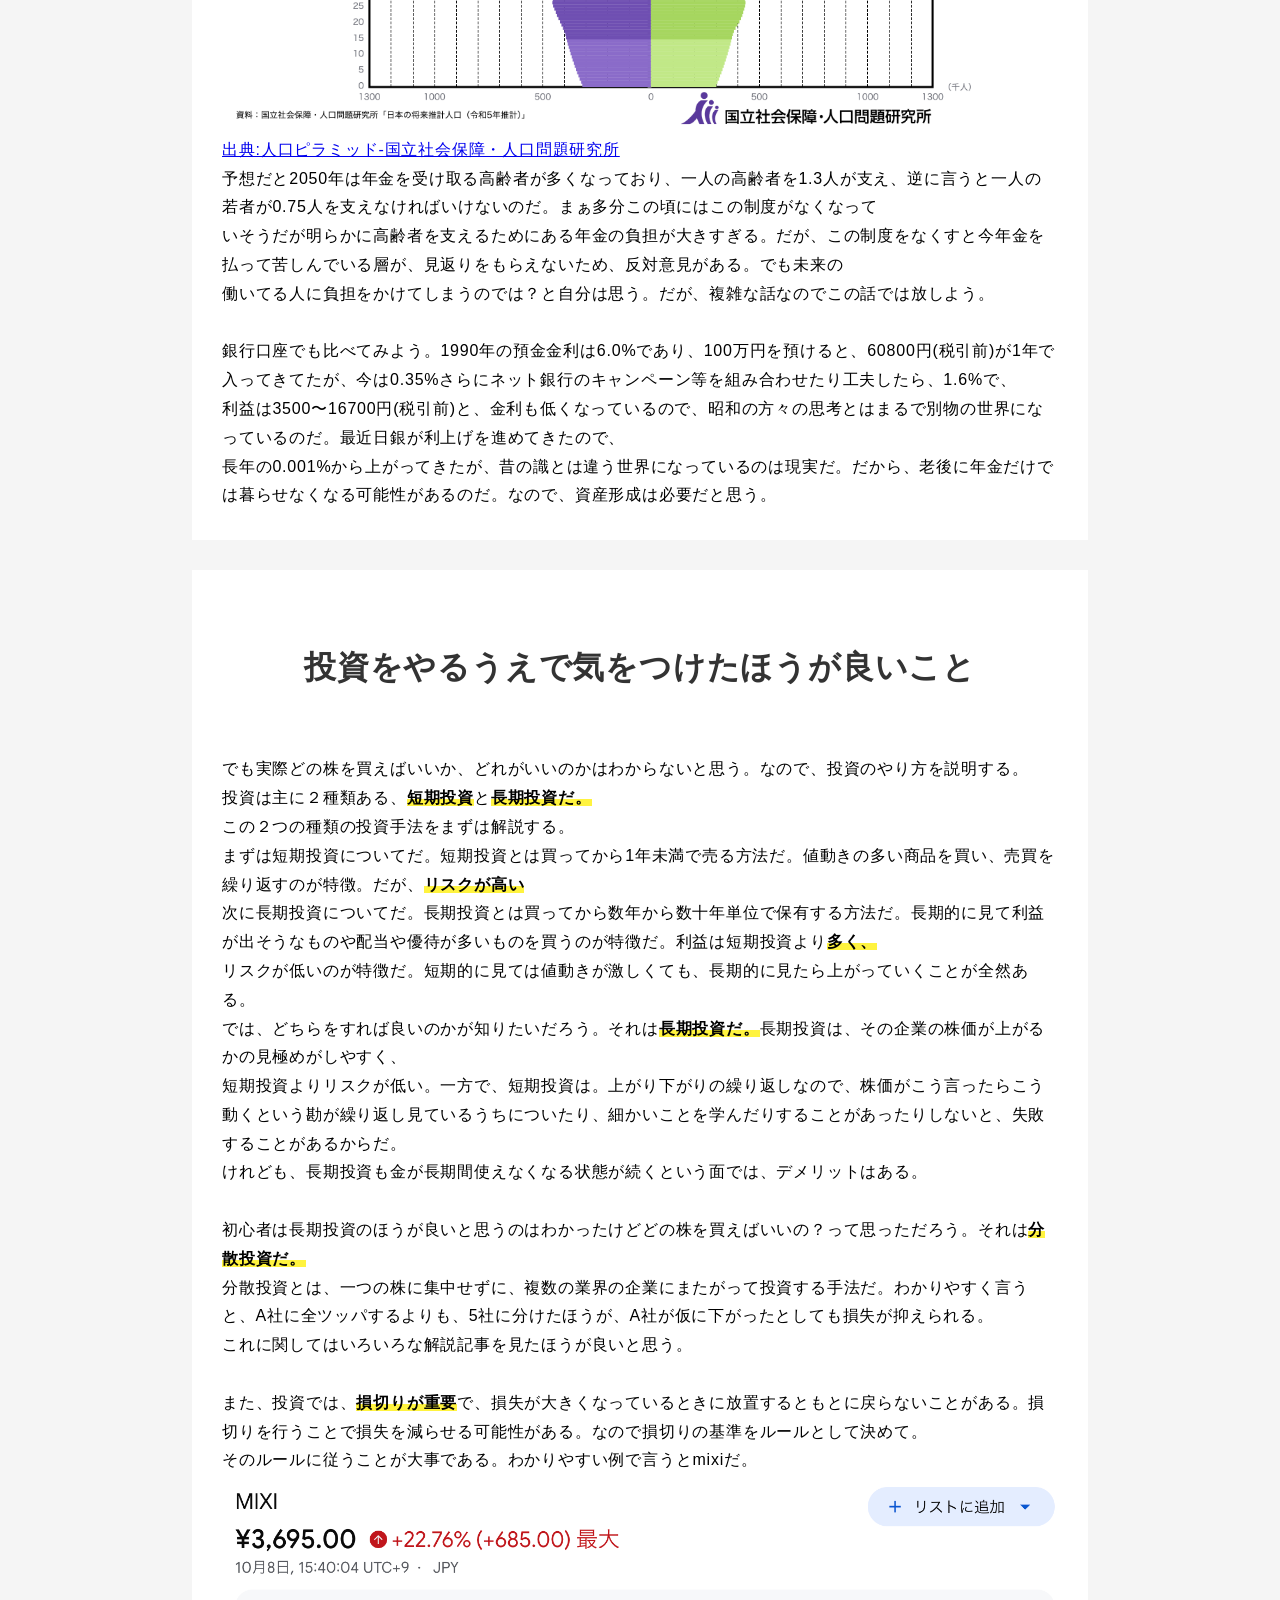
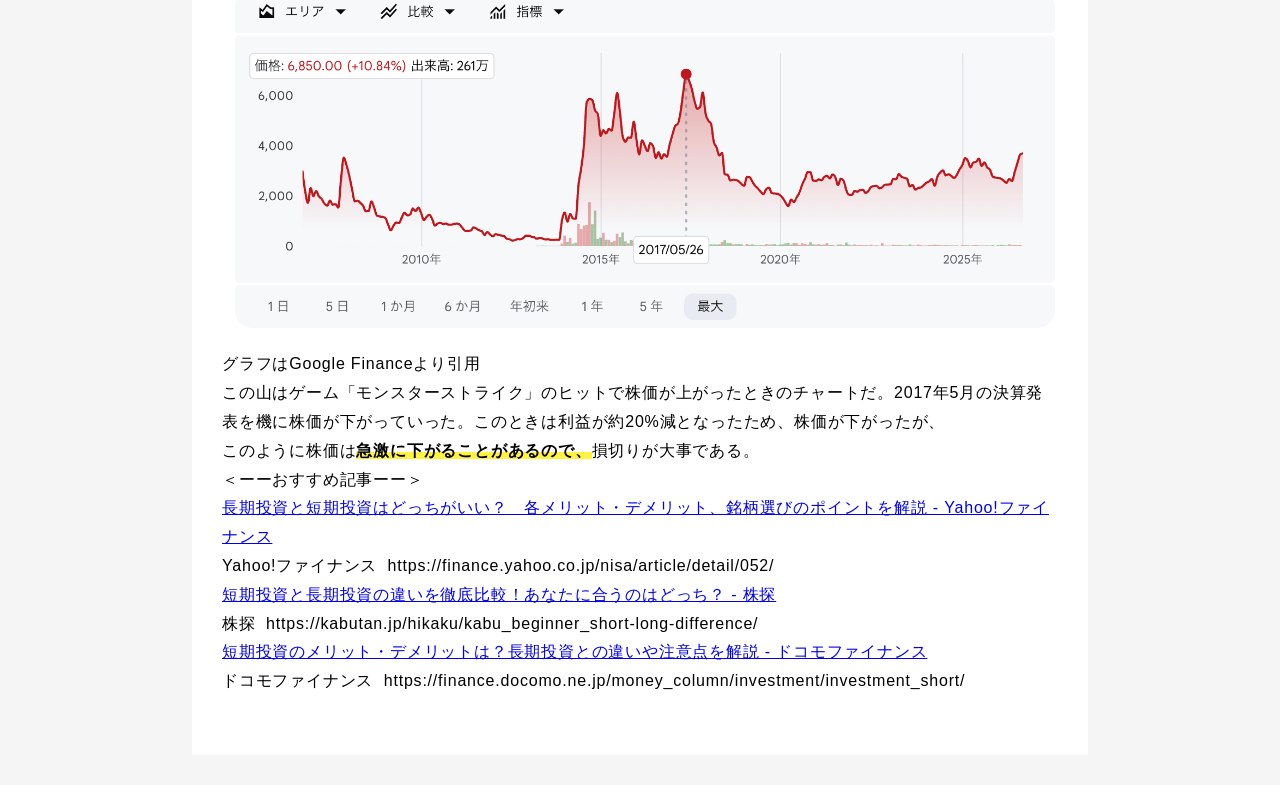
==== commit e2b41697: "内容の追加,スマートフォン版での目次&お知らせの追加,PC版でのお知らせの追加" ====
--- a/index.html
+++ b/index.html
@@ -4,39 +4,59 @@
     <link rel="stylesheet" href="style.css">
     <meta charset="UTF-8">
     <meta name="viewport" content="width=device-width, initial-scale=1.0">
-    <meta name="nagecen-site-verification" content="ykX-ExR1GHkzAMpDKf3O4vl1uHGfwfRhldP3S0KJKi8">
     <title>自由研究2026</title>
-    <link rel="icon" href="img/favicon.png" type="image/png">
+    <link rel="icon" href="img/favicon.svg" type="image/svg+xml">
 </head>
 <body>
-<!-- スクロール時に表示する固定目次 -->
+
+<!-- PC用通知ベルアイコン -->
+<button class="notice-bell" id="noticeBell" aria-label="お知らせ">
+    <svg xmlns="http://www.w3.org/2000/svg" width="22" height="22" viewBox="0 0 24 24" fill="none" stroke="currentColor" stroke-width="2" stroke-linecap="round" stroke-linejoin="round"><path d="M6 8a6 6 0 0 1 12 0c0 7 3 9 3 9H3s3-2 3-9"/><path d="M10.3 21a1.94 1.94 0 0 0 3.4 0"/></svg>
+    <span class="notice-dot" id="noticeDot"></span>
+</button>
+
+<!-- PC用お知らせドロップダウン -->
+<div class="notice-dropdown" id="noticeDropdown">
+    <div class="notice-dropdown-header">
+        <p class="notice-dropdown-title">お知らせ</p>
+        <button class="notice-close-btn" id="noticeCloseBtn" aria-label="閉じる">×</button>
+    </div>
+    <ul class="notice-list" id="noticeList"></ul>
+</div>
+<div class="notice-overlay" id="noticeOverlay"></div>
+
+<!-- スマホ用ハンバーガーメニューボタン -->
+<button class="hamburger" id="hamburgerBtn" aria-label="目次を開く">
+    <span></span>
+    <span></span>
+    <span></span>
+</button>
+
+<!-- スマホ用目次パネル -->
+<div class="mobile-menu" id="mobileMenu">
+    <div class="mobile-menu-header">
+        <p class="toc-title">目次</p>
+        <button class="close-btn" id="closeMenuBtn" aria-label="目次を閉じる">×</button>
+    </div>
+    <ul></ul>
+    <div class="mobile-notice-section">
+        <p class="mobile-notice-title">お知らせ</p>
+        <ul class="mobile-notice-list" id="mobileNoticeList"></ul>
+    </div>
+</div>
+<div class="menu-overlay" id="menuOverlay"></div>
+
+<!-- スクロール時に表示する固定目次（PCのみ） -->
 <div class="floating-toc" id="floatingToc">
     <p class="toc-title">目次</p>
-    <ul>
-        <li><a href="#nisa-toha">NISAとは？それに株をやるメリットとは？</a></li>
-        <li><a href="#sonneki-taisyaku">実用するときにある損益計算書、貸借対照表って何？</a></li>
-        <li><a href="#kurabete-miyou">身近な競合している（ライバル）企業を比べてみよう</a></li>
-        <li><a href="#shourai-shikin">将来資金を増やすのが必要な理由</a></li>
-    </ul>
-</div>
-
-<script>
-document.addEventListener("DOMContentLoaded", function () {
-
-    const originalToc = document.querySelector(".toc-box");
-    const floatingToc = document.getElementById("floatingToc");
-
-    if (!originalToc || !floatingToc) return;
-
-    // 固定目次を最初から表示
-    floatingToc.classList.add("show");
-
-});
-</script>
+    <ul></ul>
+</div>
+
+<script src="script.js"></script>
 
 <div class="text-box">
 <h1 id="nisa-toha">NISAとは？それに株をやるメリットとは？</h1>
-<div class="toc-box"><p class="toc-title">目次</p><ul><li><a href="#nisa-toha">NISAとは？それに株をやるメリットとは？</a></li><li><a href="#sonneki-taisyaku">実用するときにある損益計算書、貸借対照表って何？</a></li><li><a href="#kurabete-miyou">身近な競合している（ライバル）企業を比べてみよう</a></li><li><a href="#shourai-shikin">将来資金を増やすのが必要な理由</a></li></ul></div>
+<div class="toc-box"></div>
 
 そもそもNISAというのは大雑把に言えば、<strong>個別株</strong>（例：ソフトバンク、LINEヤフーのような会社ごと）と
 <strong>インデックス株</strong>（例：日経平均株価、TOPIXなどニュースでよく聞くやつ）などで得た利益や配当金に
@@ -56,25 +76,25 @@
 それはもちろん会社のお金からでてる。なので、会社が、「今年は儲かった」のようなニュースをみたら、
 投資家に還元してくれることが多い。これで買ってもらえるので、逆に見ると、もしお金がなかったら、
 配当金はほとんどの場合、少なくなる。なので、値動きはこう動いてる部分がある。
-例えると、zozo（ネットでファッション通販をやっている企業）は、利益のうち、<strong>70％</strong>を株主に還元している。
-何と太っ腹！と思ってしまうが、このような形で配当金を株主に渡してる企業がある。
+えると、zozo（ネットでファッション通販をやっている企業）は、利益のうち、<strong>70％</strong>を株主に還元している。
+何と太っ腹！と思ってしまうが、のような形で配当金を株主に渡してる企業がある。
 何度もいうが、企業によって方針は違うので、これはあくまで、<strong>例ということを忘れないでほしい。</strong>
 時には、株主還元にあまり積極的ではない企業もある。けれども、成長企業は利益を配当に回さず、
-新しい事業への投資に使うことがあるので、<strong>「配当金がない＝株主を大事にしていない」</strong>とは言えないということもある。
+新しい事業への投資に使うことがあるので、<strong>「配当金がない＝株主を大事にしていない」</strong>は言えないということもある。
 
 
 ！注意点！
 配当金は会社が利益の一部を株主へ分配する仕組み。<strong>ただし、すべての会社が配当金を出すわけではない。</strong>
 また、配当金は法律で義務付けられている制度ではなく、出すかどうかや金額は会社が決める。
-さらに、株価は配当金だけで決まるものではなく、業績や景気など様々な要因で動く。
+さらに、株価は当金だけで決まるものではなく、業績や景気など様々な要因で動く。
 
 ところで、途中からNISA関係ない話になってない？と思ったかもしれないが、関係ある。
 NISA口座を使っていない<strong>特定口座</strong>という普通の口座でやると、
 先ほど言った売る時に黒字だった場合と一緒で20.315%で、内訳は所得税15.315%と
 住民税5%も配当金から取られるのだが、何とNISA口座を使うと、
-こちらの税金も払わなくてよくなる。この２つの税金のことを考えたら、
+こちの税金も払わなくてよくなる。この２つの税金のことを考えたら、
 「めちゃくちゃいい」と思ったかもしれない。
-「でもデメリットあるんでしょ？」って思っただろう。でも自分は、デメリットはほとんどないと思っている。
+「でもデメリットあるんでしょ？」って思っただろ。でも自分は、デメリットはほとんどないと思っている。
 ＜ここからは個人の感想＞
 この制度は、国が損するんだから、どこか個人に悪いことがありそうだと思ってしまうが、自分が思うに何もない。
 なら国は減った財源をどう補っているのだろうか。それはNISAで個人のお金を増やしてもらうことで、
@@ -103,7 +123,7 @@
 <img src="img/googlefinance.png" alt="Google Finance TEL data" class="article-img">
 図：東京エレクトロン（出典：Google Finance）
 
-Google Financeでは、このように収益と純利益をグラフで見ることができる。けれども、Google Finance以外でこんなに見やすい図を見たことがない。初心者でも会社の成長が分かりやすいので、自分は便利だと思っている。でも、このグラフはGoogle Financeが見やすくまとめたものだ。では、企業が実際に公表している資料はどんなものだろう？と思っただろう。企業が正式に公開している資料では、数字が表で細かく並んでいることがほとんどだ。その代表的な資料が決算短信。決算短信をよく見る。
+Google Financeでは、このように収益と純利益をグラフで見ることができる。けども、Google Finance以外でこんなに見やすい図を見たことがない。初心者でも会社の成長が分かりやすいので、自分は便利だと思っている。でも、このグラフはGoogle Financeが見やすくまとめたものだ。では、企業が実際に公表している資料はどんなものだろう？と思っただろう。企業が正式に公開している資料では、数字が表で細かく並んでいることがほとんどだ。その代表的な資料が決算短信。決算短信よく見る。
 決算短信とは、会社がどれくらい稼いだのか、どれくらい資産や負債があるのかなどをまとめた資料である。決算の内容をまとめたものだ。
 
 
@@ -113,11 +133,11 @@
 <img src="img/toyota-deta.png" alt="トヨタ自動車決算短信" class="toyota-img">
 図：２０２６年トヨタ自動車決算短信
 
-決算資料を見てると、百万円と言う謎の単位をよく見かける。けれども、決算資料を色々読んでいくとこの単位を勝手に脳内変換できるようになる。この単位は右の行から２番目、例えば１０なら１０００万円。３番目なら一億円と覚えよう。例えば、上の営業収益と書いてあるところは、５０兆円だ。この部分で見ると左から２番目のカンマで、左が兆の位、右が、億の位と見ることができる。ただこれは、トヨタ自動車のように、決算の単位が兆円出ないと使えないかもしれない。
+決算資料を見てると、百万円と言う謎の単位をよく見かける。けれども、決算資料を色々読んでいくとこの単位を勝手に脳内変換できるようになる。この単位は右の行から２番目、例えば１０なら１０００万ら１０００万円。３番目なら一億円と覚えよう。例えば、上の営業収益と書いてあるところは、５０兆円だ。この部分で見ると左から２番目のカンマで、左が兆の位、右が、億の位と見ることがきる。ただこれは、トヨタ自動車のように、決算の単位が兆円出ないと使えないかもしれない。
 本題の読み方に戻るが、営業収益（売上高）
 
 
-営業収益（売上高）とは、本業によってどれだけのお金を稼いだのかを表す数字だ。
+営業収益売上高）とは、本業によってどれだけのお金を稼いだのかを表す数字だ。
 会社の利益を見るとき、まず最初に見るべき出発点になる部分である。
 投資家はここを見ることで、「その会社の商品やサービスがどれだけ世の中に必要とされているか」を判断する。
 営業収益が毎年伸びている会社は、売上が拡大している、つまり市場からの需要が増えている可能性が高い。
@@ -129,7 +149,7 @@
 
 粗利益とは、営業収益から商品の仕入れや製造にかかった費用（売上原価）を引いた利益だ。
 ここを見ることで、「その商品やサービス自体に、どれだけ稼ぐ力があるのか」が分かる。
-例えば、同じ商品を売っていても、高い価格で販売できる会社は粗利益率が高くなる。
+例えば、じ商品を売っていても、高い価格で販売できる会社は粗利益率が高くなる。
 粗利益率が高い会社は、強いブランド力や他社には真似できない技術を持っていることが多い。
 つまり、競争力の強さを見るための重要な指標になる。
 
@@ -138,7 +158,7 @@
 営業利益とは、粗利益から広告費、人件費、家賃など、本業を続けるために必要な費用（販管費）を引いた利益だ。
 ここは投資家が特に注目する部分である。
 なぜなら、「その会社が本業だけで、どれだけ効率よく利益を出せているか」が分かるからだ。
-売上が大きくても、費用がかかりすぎて営業利益が少ない会社では、本当に稼ぐ力があるとは言いにくい。
+売上が大きくても、費用がかかりすぎて営業利益が少ない会社では、本当に稼ぐ力があるとは言えない。
 営業利益が継続して伸びている会社は、本業の力が強い会社と評価されやすい。
 
 経常利益
@@ -146,27 +166,27 @@
 経常利益とは、営業利益に本業以外の日常的な収入や費用を加減した利益だ。
 例えば、受取利息や配当金などの収入、借入金に対する利息などが含まれる。
 ここを見ることで、本業だけではなく、会社全体の普段の経営力を見ることができる。
-本業が好調でも、借金が多く利息の負担が大きい会社では、最終的な利益が減ってしまう。
+本業が好調でも、借金が多く利息の負担が大きい会社では、最終的な利益が減ってまう。
 そのため、財務面も含めた安定性を確認するための指標になる。
 
 税引前利益（税引前当期純利益）
 
 税引前利益とは、経常利益に特別な利益や損失を加減した、税金を支払う前の利益だ。
 土地や株式の売却益、災害による損失、事業整理にかかった費用など、毎年発生するとは限らない出来事もここに含まれる。
-そのため、その年に会社で起きた出来事をすべて反映した結果を見ることができる。
+そのため、その年に会社で起きた出来事をすべて反映した結果を見るとができる。
 また、税金を引く前の数字なので、国による税率の違いを受けにくく、他社との収益力を比較するときにも使いやすい。
 
 純利益（当期純利益）
 
 純利益とは、税引前利益から法人税などを支払ったあと、最終的に会社に残る利益だ。
-わかりやすくいうと原価や人件費などの出費を全部引いた、会社が自由に使えるお金だ。
+わかりやすくいうと原価や人件費などの出費を全部いた、会社が自由に使えるお金だ。
 これは株主にとって最も重要な利益になる。
 なぜなら、この利益をもとに配当金が支払われたり、会社の成長のための設備投資や新しい事業への投資が行われたりするからだ。
 また、純利益が継続して増えている会社は、企業価値が高まりやすく、長期的な株価上昇につながる可能性がある。
-決算を見るときは、売上だけを見るのではなく、最終的にどれだけ利益を残せているのかまで確認することが大切だ。
+決算を見るときは、売上だけを見るのではなく、最終的にどれだ利益を残せているのかまで確認することが大切だ。
 この利益を見ると、この企業は儲けているか、それともどんどん利益が減って行っているのかを区別することができる。これを損益計算書(P/L)という。
 
-そして、貸借対照表(B/S)というものもある。ただしこちらは基準が複雑なためあまり説明できない。なので、貸借対照表というものがあると覚えておけばいい。だが、簡単にいうとその会社に負債(借金、後払い金など)と、資産(現金や預金、商品など1年以内に現金化できるものや建物、土地、機械、ソフトウェアなど長期にわたり保有・使用するもの)を表にしたものである。
+そして、貸借対照表(B/S)というものもある。ただしこちらは基準が複雑なためあまり説明できない。なので、貸借対照表というものがあると覚えておけばいい。だが、簡単にいうとその会社に負債(借金、後払い金など)と、資産(現金や預金、商品など1年以内に現化できるものや建物、土地、機械、ソフトウェアなど長期にわたり保有・使用するもの)を表にしたものである。
 この表にするのが貸借対照表と覚えられる。表には左に資産、右に負債、下に純資産と表示する。
 </div>
 
@@ -174,7 +194,7 @@
 <h1 id="kurabete-miyou">身近な競合している（ライバル）企業を比べてみよう</h1>
 
 ここまで読んできて、疑問に思ったことがあるかもしれない。株を選ぶ時にどこを見ればいいのか。そこで株を選ぶ1種の基準である<strong>利益率</strong>を見る方法をこの章では解説する。
-そもそも利益率というのは先ほど話した粗利益率、営業利益率、経常利益率、純利益率というものがある。その中で一番企業の稼ぐ力がわかると言われている<strong>営業利益率</strong>で比べてみよう。
+そもそも利益というのは先ほど話した粗利益率、営業利益率、経常利益率、純利益率というものがある。その中で一番企業の稼ぐ力がわかると言われている<strong>営業利益率</strong>で比べてみよう。
 営業利益率は
 <strong>営業利益 ÷ 売上高 × 100</strong>
 の計算式で計算することができる。なので、営業収益を入力すると、営業利益率を見ることができるツールで比べてみよう。
@@ -182,15 +202,15 @@
 営業利益率を日本マクドナルドの例で計算すると、
 <img src="img/Mcdonald.png" alt="日本マクドナルドで試した時の画面" class="toyota-img">
 営業利益率が12.78%であることがわかる。では、日本マクドナルドの一番の競合している企業といったら外食のすき家やサイゼリヤだろう。すき家の親会社であるゼンショーホールディングスの営業利益率を計算すると、
-<img src="img/zensho-h.png" alt="ゼンショーホールディングスで試した時の画面" class="toyota-img">
+<img src="img/zensho-h.png" alt="ゼンショーールディングスで試した時の画面" class="toyota-img">
 営業利益率が同じ外食産業でも、6.44%と表示されている。そもそもの元の母体である、営業収益ではこのようなどれぐらいの割合で稼げているかを測ることはできない。
-日本マクドナルドの営業収益の約4000億円に対して、ゼンショーホールディングスは約1兆2000億円であり、４倍の差がある。なので、売り上げが多くても、
-利益率の出方が違うと、例えば個人商店でA店とB店が同じ1000万円の売上高として、A店の利益率が10%で、B店が15%だった場合、A店の方がB店より50万円も多く利益を出していて、
+日本マクドナルドの営業収益の約4000億0億円に対して、ゼンショーールディングスは約1兆2000億円であり、４倍の差がある。なので、売り上げが多くても、
+利益率の出方違うと、例えば個人商店でA店とB店が同じ1000万円の売上高として、A店の利益率が10%で、B店が15%だった場合、A店の方がB店より50万円も多く利益を出していて、
 わかりやすくいうと、B店は原価や経費などを抑えて効率よく稼いでいることがわかる。なのでこの比較の場合、日本マクドナルドはゼンショーホールディングスより、
 売り上げが4分の1なのに、利益の効率がゼンショーホールディングスの２倍なのである。つまり、売り上げと利益の効率は比例しないものなのである。
-結論として、利益率を気にすることも一種の基準だ。ただし、利益率が悪くても稼げている企業ももちろんある。だが、利益率が低い企業はまぁまぁある。なので利益率も選ぶ基準だということを覚えておこう。
-ちなみに目安の利益率は業界によって違うので、わからない場合は調べたり、その業界の他の企業と比べてみると良い。
-このように、営業利益率は<strong>一概に正しい基準とはいえないが、企業の稼ぐ力をわかりやすく見ることができる。</strong>
+結論として、利益率を気にすることも一種の基準だ。ただし、利益率が悪くても稼げている企業ももちろんある。だが、利益率が低い企業はまぁまぁある。なので利益率も選ぶ基準だということを覚えておこ。
+ちなに目安の利益率は業界によって違うので、わからない場合は調べたり、その業界の他の企業と比べてみると良い。
+このように、営業利益率は<strong>一概に正しい基準はいえないが、企業の稼ぐ力をわかりやすく見ることができる。</strong>
 
 </div>
 <br>
@@ -198,21 +218,53 @@
     <h1 id="shourai-shikin">将来資金を増やすのが必要な理由</h1>
 そもそも将来資金を増やすのに株をやるのはリスクをかけるのではないか？と思うかもしれない。けれども、将来資金として一番頭に思いつく、年金はなんと人口が減っているので、
 将来的に自分が出した年金の数よりももらえる額が少なくなる可能性が高い。そもそも、わかりやすくいうと、年金というのは、現役世代が平等にお金を払って高齢者に分配する制度である。
-この制度は、できた当初の明治世代から昭和は、人口が永遠に増えていた。なので、制度を変える必要がないと思われていたのだ。だが、バブル崩壊でその常識が崩れてしまう。
+この制度は、できた当初の明治世代から昭和は、人口が永遠に増えていた。なので、制を変える必要がないと思われていたのだ。だが、バブル崩壊でその常識が崩れてしまう。
 そこから就職氷河期時代が始まり、さらには、人口が減っていってしまった。実際、人口置換水準(今の人口を将来まで維持するのに必要な水準であり、日本の場合出生率2.07%と呼ばれている。)
 は、1974年に下回っており、さらに人口で見たらその34年後の2008年に人口は、前までの増加から、この年に減少に変わっている。なので、この年にはそれまでの常識が崩れているのだ。
 しかも、バブル崩壊前(1990年)は5.1人が1人の高齢者を支えていたため、一人当たりの負担は少なかったが、今は1.98人が一人の高齢者を支えているため、負担が大きくなっている。さらに物価も社会保険料・年金・税金を合わせた割合も
-大きく上がっている。なので、そもそもの制度が時代にあっていない。なので、この手はもう諦めなければいけない可能性がある。なので、iDeCoやNISA、ふるさと納税といった
+大きく上がっている。なので、そもそもの制度が時代にあっていない。なので、この手はもう諦めなければいけない可能性がある。なので、iDeCoやNISA、ふるさと納税といっ
 自分で備蓄するための制度を作っているのだ。ちなみに、2026年の小学６年生が大学卒業する頃の人口ピラミッドはこうだ。
 <img src="img/population_pyramid.png" alt="2050年の人口ピラミッド" class="article-img">
 <a href="https://www.ipss.go.jp/site-ad/TopPageData/pyramid/Pyramid_a.html" target="_blank" rel="noopener noreferrer">出典:人口ピラミッド-国立社会保障・人口問題研究所</a>
 予想だと2050年は年金を受け取る高齢者が多くなっており、一人の高齢者を1.3人が支え、逆に言うと一人の若者が0.75人を支えなければいけないのだ。まぁ多分この頃にはこの制度がなくなって
-いそうだが、明らかに高齢者を支えるためにある年金の負担が大きすぎる。だが、この制度をなくすと今年金を払って苦しんでいる層が、見返りをもらえないため、反対意見がある。でも未来の
-働いてる人に負担をかけてしまうのでは？と自分は思う。だが、複雑な話なのでこの話では放置しよう。
+いそうだが明らかに高齢者を支えるためにある年金の負担が大きすぎる。だが、この制度をなくすと今年金を払って苦しんでいる層が、見返りをもらえないため、反対意見がある。でも未来の
+働いてる人に負担をかけてしまうのでは？と自分は思う。だが、複雑な話なのでこの話では放しよう。
 
 銀行口座でも比べてみよう。1990年の預金金利は6.0%であり、100万円を預けると、60800円(税引前)が1年で入ってきてたが、今は0.35%さらにネット銀行のキャンペーン等を組み合わせたり工夫したら、1.6%で、
 利益は3500〜16700円(税引前)と、金利も低くなっているので、昭和の方々の思考とはまるで別物の世界になっているのだ。最近日銀が利上げを進めてきたので、
-長年の0.001%から上がってきたが、昔の常識とは違う世界になっているのは現実だ。だから、老後に年金だけでは暮らせなくなる可能性があるのだ。なので、資産形成は必要だと思う。
+長年の0.001%から上がってきたが、昔の識とは違う世界になっているのは現実だ。だから、老後に年金だけでは暮らせなくなる可能性があるのだ。なので、資産形成は必要だと思う。
+</div>
+
+<div class="text-box">
+<h1 id="toushi-caution">投資をやるうえで気をつけたほうが良いこと</h1>
+でも実際どの株を買えばいいか、どれがいいのかはわからないと思う。なので、投資のやり方を説明する。
+投資は主に２種類ある、<strong>短期投資</strong>と<strong>長期投資だ。</strong>
+この２つの種類の投資手法をまずは解説する。
+まずは短期投資についてだ。短期投資とは買ってから1年未満で売る方法だ。値動きの多い商品を買い、売買を繰り返すのが特徴。だが、<strong>リスクが高い</strong>
+次に長期投資についてだ。長期投資とは買ってから数年から数十年単位で保有する方法だ。長期的に見て利益が出そうなものや配当や優待が多いものを買うのが特徴だ。利益は短期投資より<strong>多く、</strong>
+リスクが低いのが特徴だ。短期的に見ては値動きが激しくても、長期的に見たら上がっていくことが全然ある。
+では、どちらをすれば良いのかが知りたいだろう。それは<strong>長期投資だ。</strong>長期投資は、その企業の株価が上がるかの見極めがしやすく、
+短期投資よりリスクが低い。一方で、短期投資は。上がり下がりの繰り返しなので、株価がこう言ったらこう動くという勘が繰り返し見ているうちについたり、細かいことを学んだりすることがあったりしないと、失敗することがあるからだ。
+けれども、長期投資も金が長期間使えなくなる状態が続くという面では、デメリットはある。
+
+初心者は長期投資のほうが良いと思うのはわかったけどどの株を買えばいいの？って思っただろう。それは<strong>分散投資だ。</strong>
+分散投資とは、一つの株に集中せずに、複数の業界の企業にまたがって投資する手法だ。わかりやすく言うと、A社に全ツッパするよりも、5社に分けたほうが、A社が仮に下がったとしても損失が抑えられる。
+これに関してはいろいろな解説記事を見たほうが良いと思う。
+
+また、投資では、<strong>損切りが重要</strong>で、損失が大きくなっているときに放置するともとに戻らないことがある。損切りを行うことで損失を減らせる可能性がある。なので損切りの基準をルールとして決めて。
+そのルールに従うことが大事である。わかりやすい例で言うとmixiだ。
+<img src="/img/mixi-chart.png" alt="Mixiの株価チャート" class="article-img">
+グラフはGoogle Financeより引用
+この山はゲーム「モンスターストライク」のヒットで株価が上がったときのチャートだ。2017年5月の決算発表を機に株価が下がっていった。このときは利益が約20%減となったため、株価が下がったが、
+このように株価は<strong>急激に下がることがあるので、</strong>損切りが大事である。
+＜ーーおすすめ記事ーー＞
+<a href="https://finance.yahoo.co.jp/nisa/article/detail/052/" target="_blank" rel="noopener noreferrer">長期投資と短期投資はどっちがいい？　各メリット・デメリット、銘柄選びのポイントを解説 - Yahoo!ファイナンス</a>
+Yahoo!ファイナンス  https://finance.yahoo.co.jp/nisa/article/detail/052/
+<a href="https://kabutan.jp/hikaku/kabu_beginner_short-long-difference/" target="_blank" rel="noopener noreferrer">短期投資と長期投資の違いを徹底比較！あなたに合うのはどっち？ - 株探</a>
+株探  https://kabutan.jp/hikaku/kabu_beginner_short-long-difference/
+<a href="https://finance.docomo.ne.jp/money_column/investment/investment_short/" target="_blank" rel="noopener noreferrer">短期投資のメリット・デメリットは？長期投資との違いや注意点を解説 - ドコモファイナンス</a>
+ドコモファイナンス  https://finance.docomo.ne.jp/money_column/investment/investment_short/
+
 </div>
 
 </body>
--- a/style.css
+++ b/style.css
@@ -17,14 +17,14 @@
     margin: 0;
     background-color: #f5f5f5;
     font-family: -apple-system, BlinkMacSystemFont, "Segoe UI", Roboto, "Helvetica Neue", Arial, "Noto Sans", "Liberation Sans", sans-serif, "Apple Color Emoji", "Segoe UI Emoji", "Segoe UI Symbol", "Noto Color Emoji";
-    letter-spacing: 0.05em; 
+    letter-spacing: 0.05em;
     -webkit-font-smoothing: antialiased;
     -moz-osx-font-smoothing: grayscale;
 }
 
 
 /* ==========================================
-   PC版
+   PC版（1200px以上）
    ========================================== */
 
 /* 白いノート型カード */
@@ -120,11 +120,46 @@
 
 
 /* ==========================================
-   タブレット
-   1024px以下
-   ========================================== */
-
-@media (max-width: 1024px) {
+   タブレット・iPad（1200px以下）
+   ========================================== */
+
+@media (max-width: 1200px) {
+
+    body {
+        font-size: 18px;
+    }
+
+    .text-box {
+        width: 100%;
+        max-width: none;
+        margin: 15px 0;
+        padding: 24px 20px;
+        box-sizing: border-box;
+        line-height: 1.8;
+        overflow-wrap: anywhere;
+        word-break: break-word;
+    }
+
+    h1 {
+        font-size: 30px;
+    }
+
+    .toc-box li {
+        font-size: 16px;
+    }
+
+}
+
+
+/* ==========================================
+   スマホ（767px以下）
+   ========================================== */
+
+@media (max-width: 767px) {
+
+    body {
+        font-size: 16px;
+    }
 
     .text-box {
         width: 100%;
@@ -133,75 +168,21 @@
         padding: 20px 16px;
         box-sizing: border-box;
         line-height: 1.8;
-
-        overflow-wrap: anywhere;
-        word-break: break-word;
-    }
-
-    h1 {
-        font-size: 28px;
-    }
-
-}
-
-
-/* ==========================================
-   スマホ
-   767px以下
-   ========================================== */
-
-@media (max-width: 767px) {
-
-    /*
-     * PC版の「width: 70%」を解除。
-     * 画面いっぱいの白いカードにする。
-     */
-    .text-box {
-        width: 100%;
-        max-width: none;
-
-        /*
-         * 左右に余白を作らず、
-         * 画面端までカードを広げる。
-         */
-        margin: 15px 0;
-        
-        /*
-         * スマホでは少しだけ余白を減らす。
-         */
-        padding: 20px 16px;
-
-        /*
-         * width:100% + padding で
-         * 横スクロールが発生するのを防ぐ。
-         */
-        box-sizing: border-box;
-
-        line-height: 1.8;
-    }
-
-
-    /*
-     * スマホでは長いタイトルを
-     * 画面内に収める。
-     */
+    }
+
+
     h1 {
         font-size: 24px;
         line-height: 1.5;
         text-align: center;
-
         margin-top: 5px;
         margin-bottom: 24px;
     }
 
 
-    /*
-     * 目次もスマホ幅に合わせる。
-     */
     .toc-box {
         max-width: none;
         width: 100%;
-
         padding: 14px 16px;
         margin: 18px 0;
     }
@@ -219,10 +200,6 @@
     }
 
 
-    /*
-     * 本文中の画像。
-     * 画面からはみ出さないようにする。
-     */
     .article-img {
         max-width: 100%;
         width: auto;
@@ -230,12 +207,6 @@
     }
 
 
-    /*
-     * PCでは60%だった画像を
-     * スマホでは少し大きく表示。
-     *
-     * ただし元画像以上には拡大しない。
-     */
     .toyota-img {
         max-width: 100%;
         width: auto;
@@ -246,8 +217,7 @@
 
 
 /* ==========================================
-   極端に小さいスマホ
-   400px以下
+   極端に小さいスマホ（400px以下）
    ========================================== */
 
 @media (max-width: 400px) {
@@ -278,29 +248,21 @@
 }
 
 /* ==========================================
-   スクロール時に出現する固定目次
-   PCのみ
+   スクロール時に出現する固定目次（PCのみ）
    ========================================== */
 
 .floating-toc {
     position: fixed;
-
     left: 25px;
     bottom: 0;
-
     width: 230px;
-
     background-color: #fcfcfc;
     border: 1px solid #e0e0e0;
     border-left: 5px solid #bfff00;
     border-radius: 4px 4px 0 0;
-
     padding: 15px 18px;
-
     z-index: 1000;
 }
-
-/* タイトル */
 
 .floating-toc .toc-title {
     font-weight: bold;
@@ -310,33 +272,386 @@
     font-size: 16px;
 }
 
-
-
-
-/* 左リスト */
-
 .floating-toc a {
     color: inherit;
     text-decoration: none;
-
     display: inline;
     width: 100%;
 }
 
-
 .floating-toc a:hover {
     opacity: 0.7;
 }
 
 
 /* ==========================================
-   スマホでは固定目次を完全に無効化
-   ========================================== */
-
-@media (max-width: 1024px) {
+   タブレット以下では固定目次を非表示
+   ハンバーガーメニューを有効化
+   ========================================== */
+
+@media (max-width: 1200px) {
 
     .floating-toc {
         display: none;
     }
 
+}
+
+
+/* ==========================================
+   スマホ用ハンバーガーメニュー
+   PCでは非表示
+   ========================================== */
+
+.hamburger {
+    display: none;
+    position: fixed;
+    top: 15px;
+    right: 15px;
+    width: 44px;
+    height: 44px;
+    background: #fff;
+    border: 1px solid #e0e0e0;
+    border-radius: 8px;
+    flex-direction: column;
+    justify-content: center;
+    align-items: center;
+    gap: 5px;
+    cursor: pointer;
+    z-index: 1100;
+    box-shadow: 0 2px 8px rgba(0,0,0,0.1);
+}
+
+.hamburger span {
+    display: block;
+    width: 22px;
+    height: 2px;
+    background: #333;
+    border-radius: 1px;
+}
+
+/* スマホ用目次パネル */
+.mobile-menu {
+    position: fixed;
+    top: 0;
+    right: 0;
+    width: 280px;
+    height: 100vh;
+    background: #fcfcfc;
+    border-left: 5px solid #bfff00;
+    box-shadow: -5px 0 25px rgba(0,0,0,0.15);
+    z-index: 1200;
+    padding: 20px;
+    transform: translateX(100%);
+    transition: transform 0.3s ease;
+    overflow-y: auto;
+}
+
+.mobile-menu.open {
+    transform: translateX(0);
+}
+
+.mobile-menu-header {
+    display: flex;
+    justify-content: space-between;
+    align-items: center;
+    margin-bottom: 10px;
+}
+
+.mobile-menu .toc-title {
+    font-weight: bold;
+    color: #333;
+    font-size: 16px;
+    margin: 0;
+}
+
+.close-btn {
+    background: none;
+    border: none;
+    font-size: 28px;
+    color: #666;
+    cursor: pointer;
+    line-height: 1;
+    padding: 0 4px;
+}
+
+.close-btn:hover {
+    color: #333;
+}
+
+.mobile-menu ul {
+    margin: 0;
+    padding-left: 0;
+    list-style: none;
+}
+
+.mobile-menu li {
+    margin-bottom: 10px;
+    line-height: 1.5;
+}
+
+.mobile-menu a {
+    color: #333;
+    text-decoration: none;
+    font-size: 14px;
+    display: block;
+    padding: 6px 0;
+    border-bottom: 1px solid #eee;
+}
+
+.mobile-menu a:hover {
+    opacity: 0.7;
+}
+
+/* オーバーレイ */
+.menu-overlay {
+    position: fixed;
+    top: 0;
+    left: 0;
+    width: 100%;
+    height: 100%;
+    background: rgba(0,0,0,0.35);
+    z-index: 1150;
+    opacity: 0;
+    visibility: hidden;
+    transition: opacity 0.3s ease, visibility 0.3s ease;
+}
+
+.menu-overlay.show {
+    opacity: 1;
+    visibility: visible;
+}
+
+/* ==========================================
+   タブレット以下でハンバーガーを有効化
+   ========================================== */
+
+@media (max-width: 1200px) {
+
+    .hamburger {
+        display: flex;
+    }
+
+}
+
+
+/* ==========================================
+   PC用通知ベルアイコン
+   ========================================== */
+
+.notice-bell {
+    position: fixed;
+    top: 15px;
+    right: 70px;
+    width: 44px;
+    height: 44px;
+    background: #fff;
+    border: 1px solid #e0e0e0;
+    border-radius: 8px;
+    display: flex;
+    align-items: center;
+    justify-content: center;
+    cursor: pointer;
+    z-index: 1100;
+    box-shadow: 0 2px 8px rgba(0,0,0,0.1);
+    color: #333;
+}
+
+.notice-bell:hover {
+    background: #f9f9f9;
+}
+
+/* 未読ドット */
+.notice-dot {
+    position: absolute;
+    top: 8px;
+    right: 8px;
+    width: 10px;
+    height: 10px;
+    background: #ef4444;
+    border-radius: 50%;
+    border: 2px solid #fff;
+    display: none;
+}
+
+/* PC用お知らせドロップダウン */
+.notice-dropdown {
+    position: fixed;
+    top: 68px;
+    right: 70px;
+    width: 420px;
+    max-height: 480px;
+    background: #fcfcfc;
+    border: 1px solid #e0e0e0;
+    border-left: 5px solid #bfff00;
+    border-radius: 8px;
+    box-shadow: 0 5px 25px rgba(0,0,0,0.12);
+    z-index: 1200;
+    padding: 20px 22px;
+    overflow-y: auto;
+    transform: translateY(-10px);
+    opacity: 0;
+    visibility: hidden;
+    transition: opacity 0.25s ease, transform 0.25s ease, visibility 0.25s;
+}
+
+.notice-dropdown.open {
+    opacity: 1;
+    visibility: visible;
+    transform: translateY(0);
+}
+
+.notice-dropdown-header {
+    display: flex;
+    justify-content: space-between;
+    align-items: center;
+    margin-bottom: 10px;
+}
+
+.notice-dropdown-title {
+    font-weight: bold;
+    color: #333;
+    font-size: 18px;
+    margin: 0;
+}
+
+.notice-close-btn {
+    background: none;
+    border: none;
+    font-size: 24px;
+    color: #666;
+    cursor: pointer;
+    line-height: 1;
+    padding: 0 4px;
+}
+
+.notice-close-btn:hover {
+    color: #333;
+}
+
+.notice-list {
+    margin: 0;
+    padding: 0;
+    list-style: none;
+}
+
+.notice-list li {
+    padding: 14px 0;
+    border-bottom: 1px solid #eee;
+    line-height: 1.6;
+}
+
+.notice-list li:last-child {
+    border-bottom: none;
+}
+
+.notice-date {
+    display: block;
+    font-size: 13px;
+    color: #888;
+    margin-bottom: 4px;
+}
+
+.notice-text {
+    font-size: 15px;
+    color: #333;
+}
+
+/* PC用お知らせオーバーレイ */
+.notice-overlay {
+    position: fixed;
+    top: 0;
+    left: 0;
+    width: 100%;
+    height: 100%;
+    background: rgba(0,0,0,0.2);
+    z-index: 1150;
+    opacity: 0;
+    visibility: hidden;
+    transition: opacity 0.25s ease, visibility 0.25s;
+}
+
+.notice-overlay.show {
+    opacity: 1;
+    visibility: visible;
+}
+
+/* ==========================================
+   スマホメニュー内のお知らせセクション
+   ========================================== */
+
+.mobile-notice-section {
+    margin-top: 20px;
+    padding-top: 15px;
+    border-top: 1px solid #e0e0e0;
+}
+
+.mobile-notice-title {
+    font-weight: bold;
+    color: #333;
+    font-size: 16px;
+    margin: 0 0 10px 0;
+}
+
+.mobile-notice-list {
+    margin: 0;
+    padding: 0;
+    list-style: none;
+}
+
+.mobile-notice-list li {
+    padding: 8px 0;
+    border-bottom: 1px solid #eee;
+    line-height: 1.5;
+}
+
+.mobile-notice-list li:last-child {
+    border-bottom: none;
+}
+
+.mobile-notice-list .notice-date {
+    font-size: 12px;
+    color: #888;
+}
+
+.mobile-notice-list .notice-text {
+    font-size: 14px;
+    color: #333;
+}
+
+/* ==========================================
+   タブレット以下では通知ベルを右端に調整
+   ========================================== */
+
+@media (max-width: 1200px) {
+
+    .notice-bell {
+        right: 70px;
+    }
+
+    .notice-dropdown {
+        right: 15px;
+        top: 65px;
+    }
+
+}
+
+/* ==========================================
+   スマホでは通知ベルを非表示
+   （スマホはハバーガーメニュー内にお知らせ）
+   ========================================== */
+
+@media (max-width: 767px) {
+
+    .notice-bell,
+    .notice-dropdown,
+    .notice-overlay {
+        display: none;
+    }
+
+}
+
+.bell-icon {
+    height: 1em; 
+    vertical-align: middle;
 }
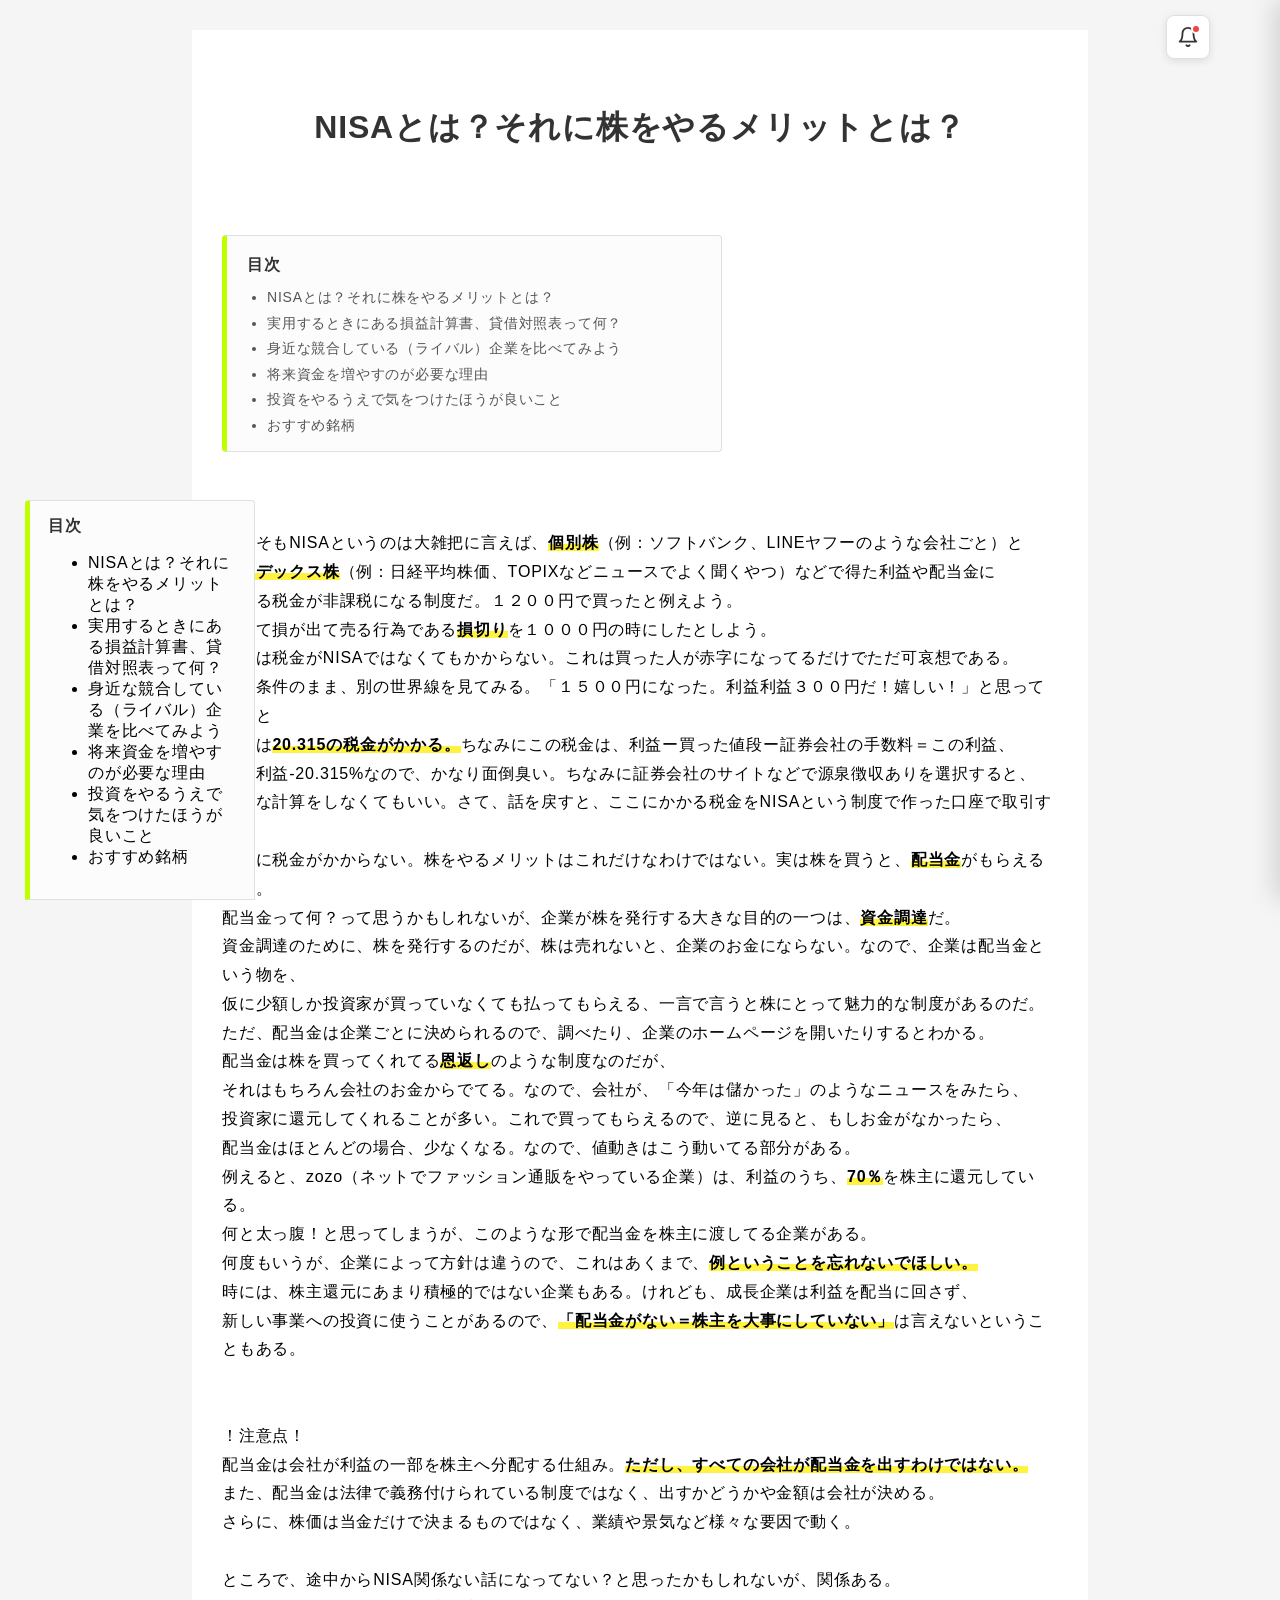
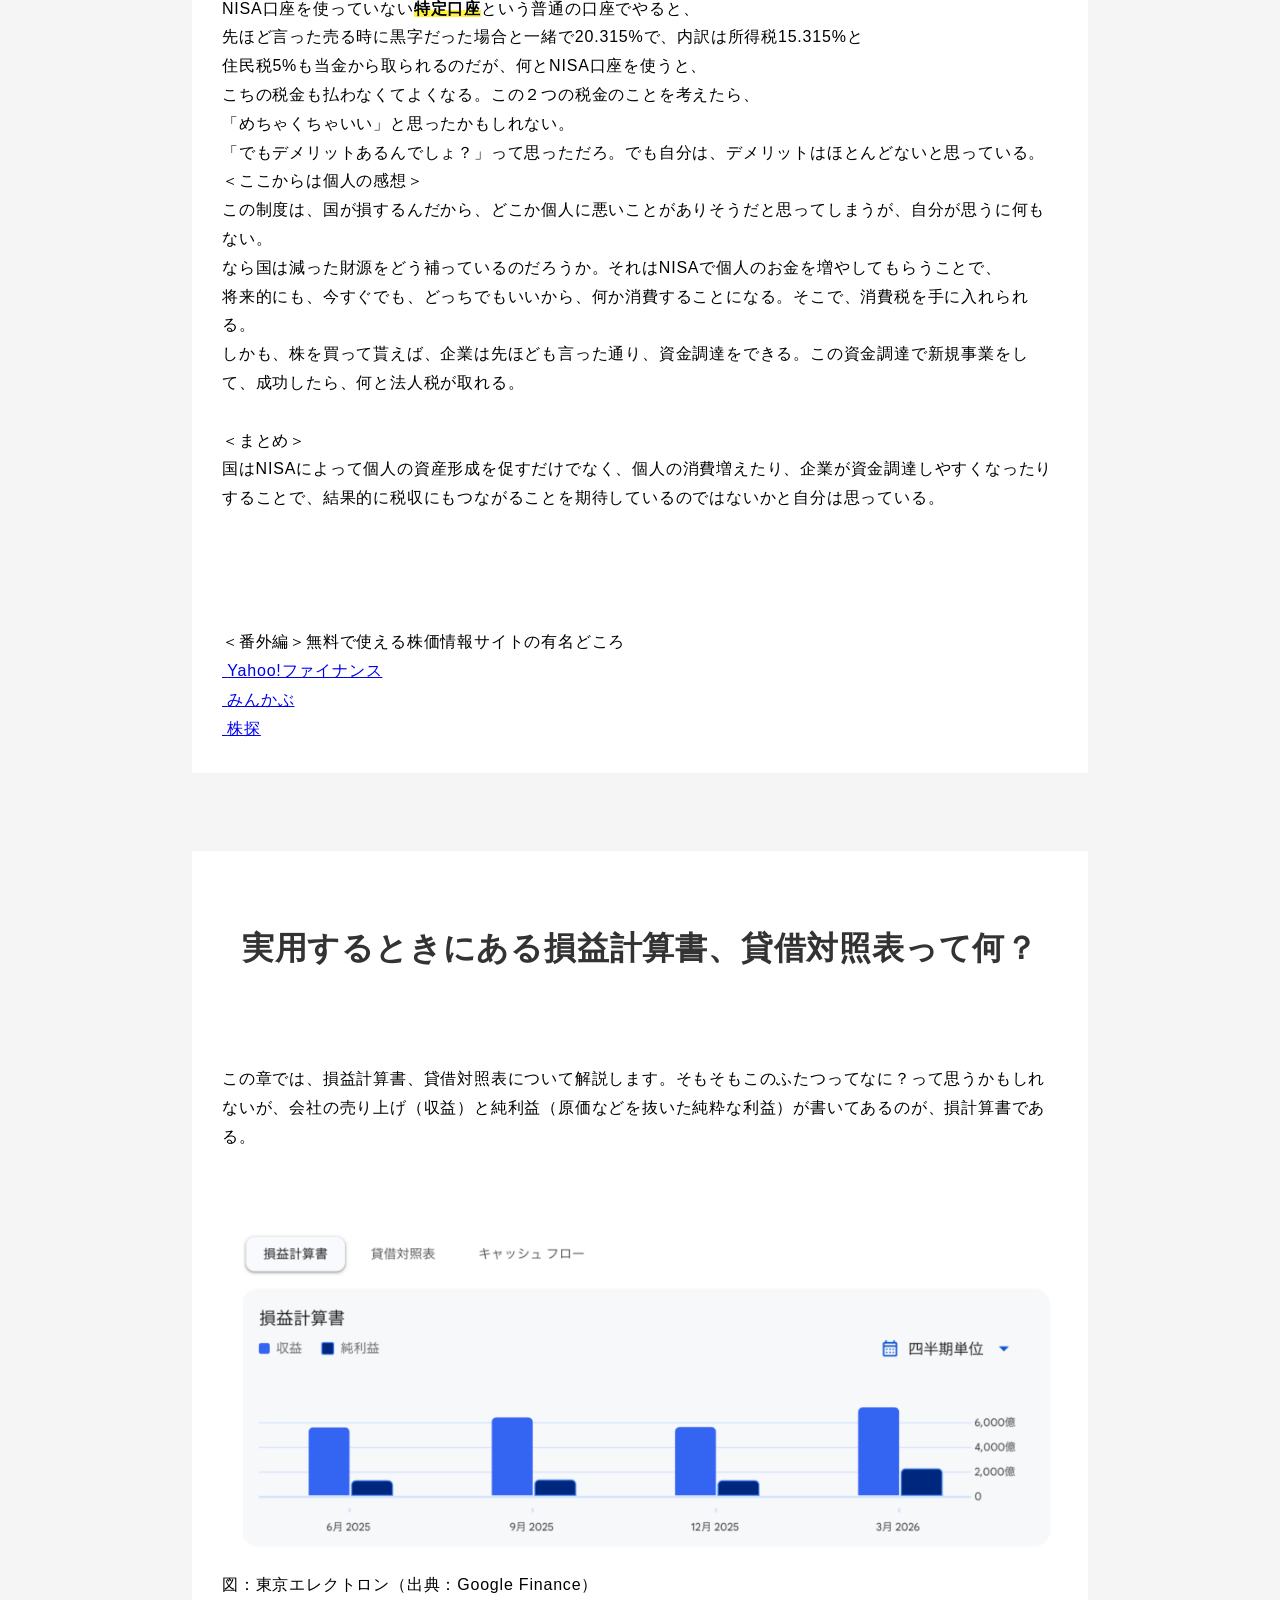
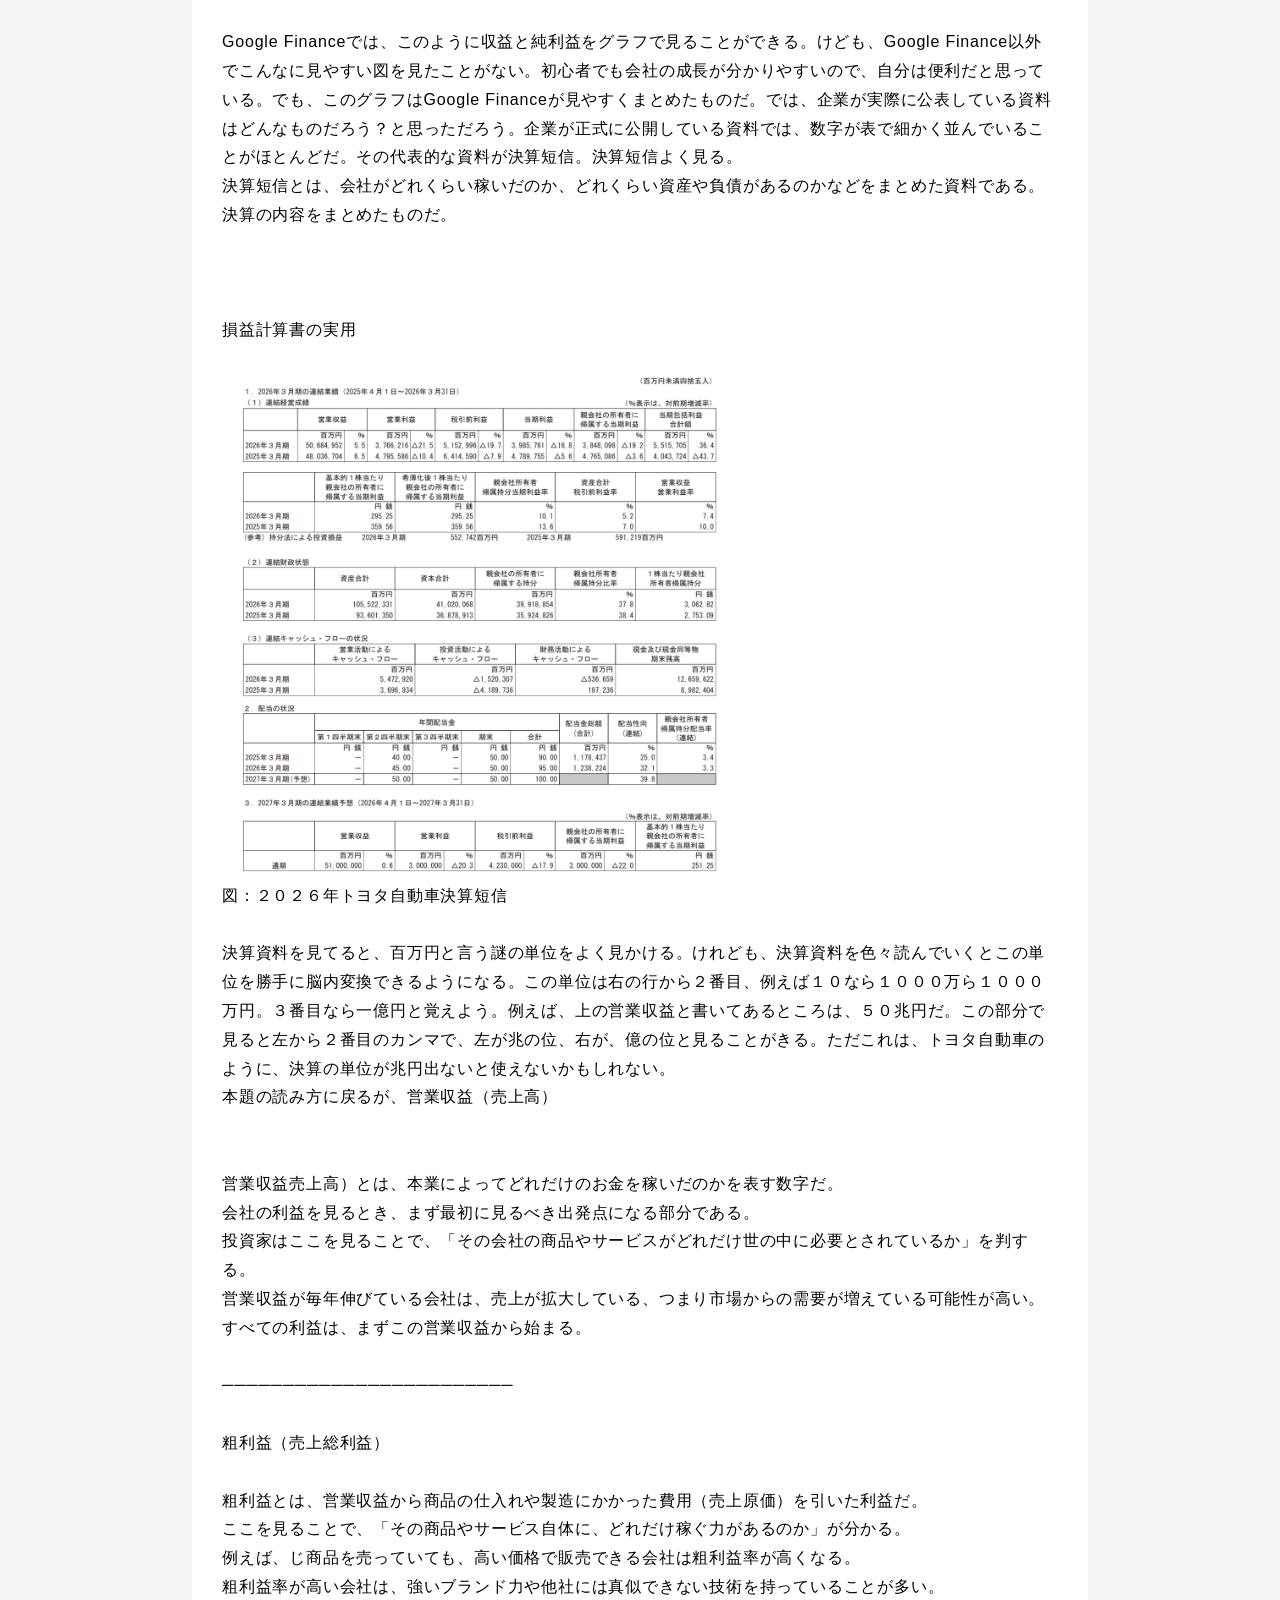
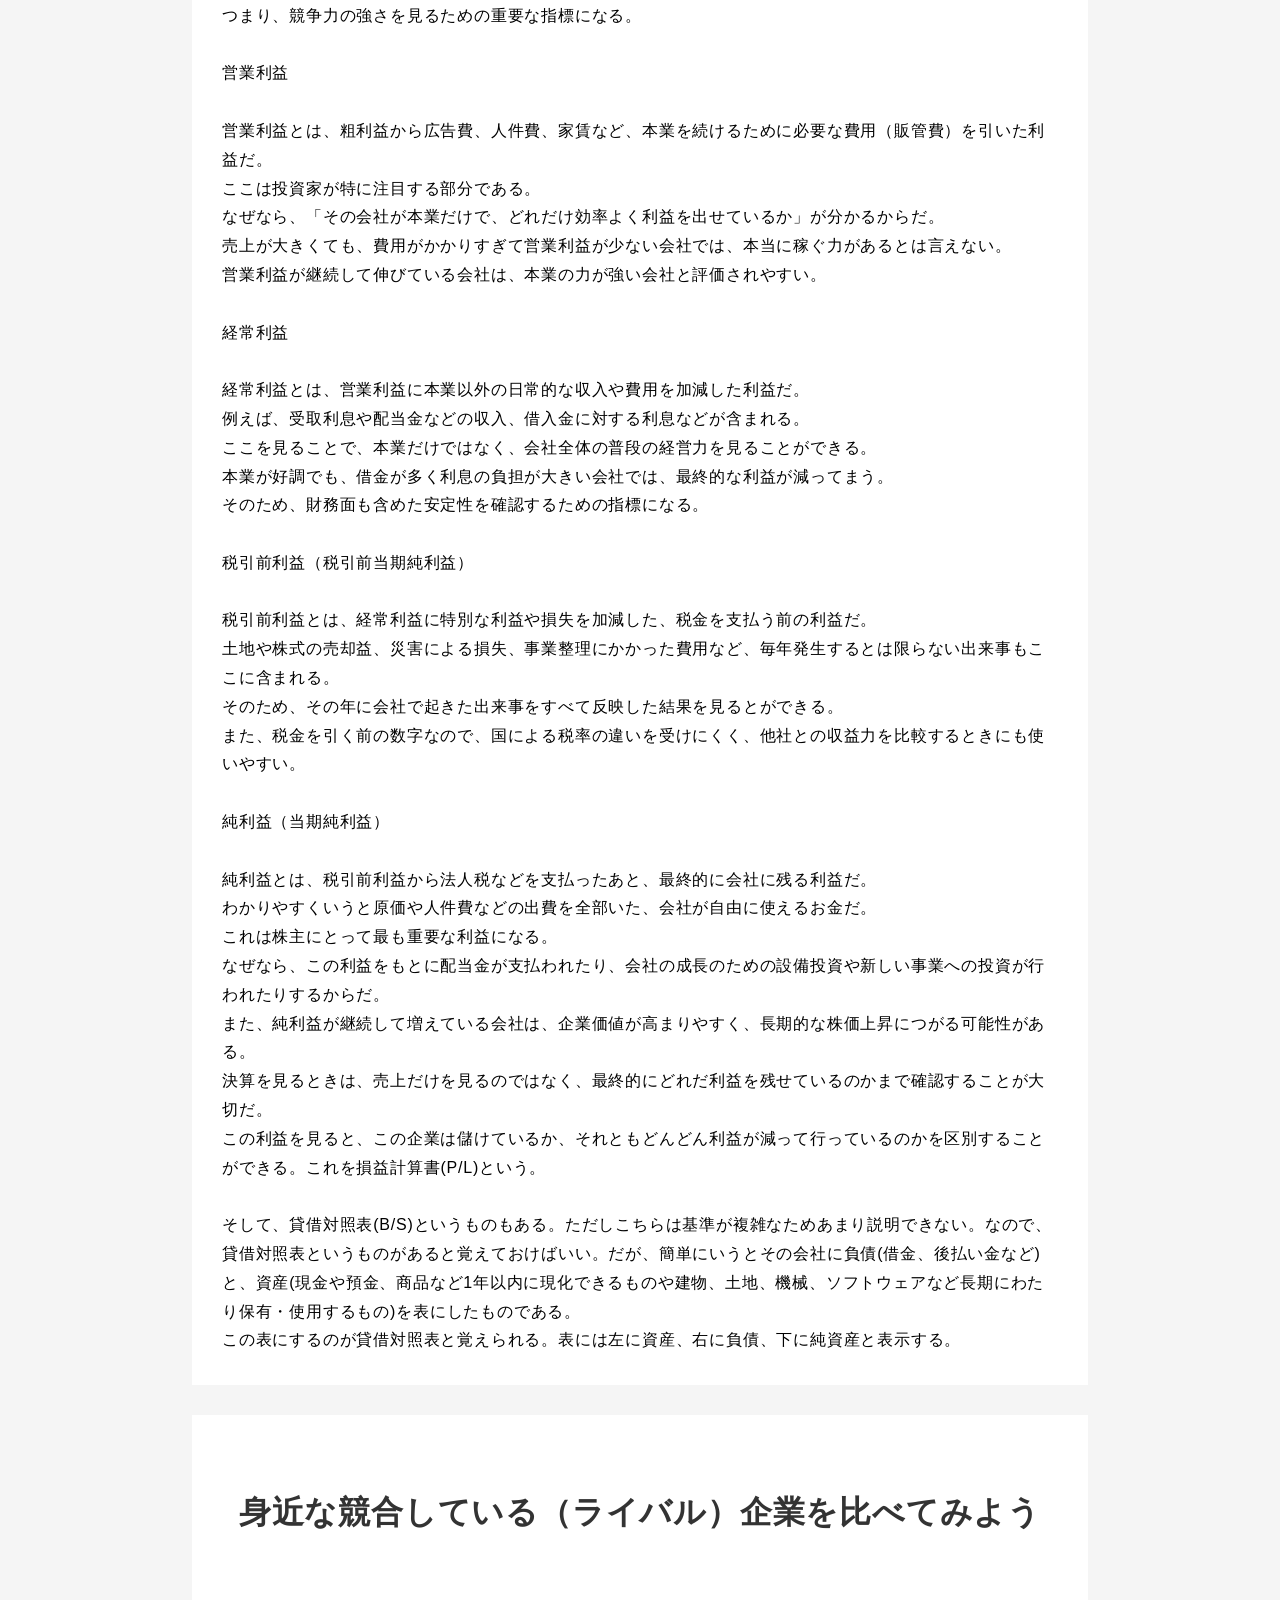
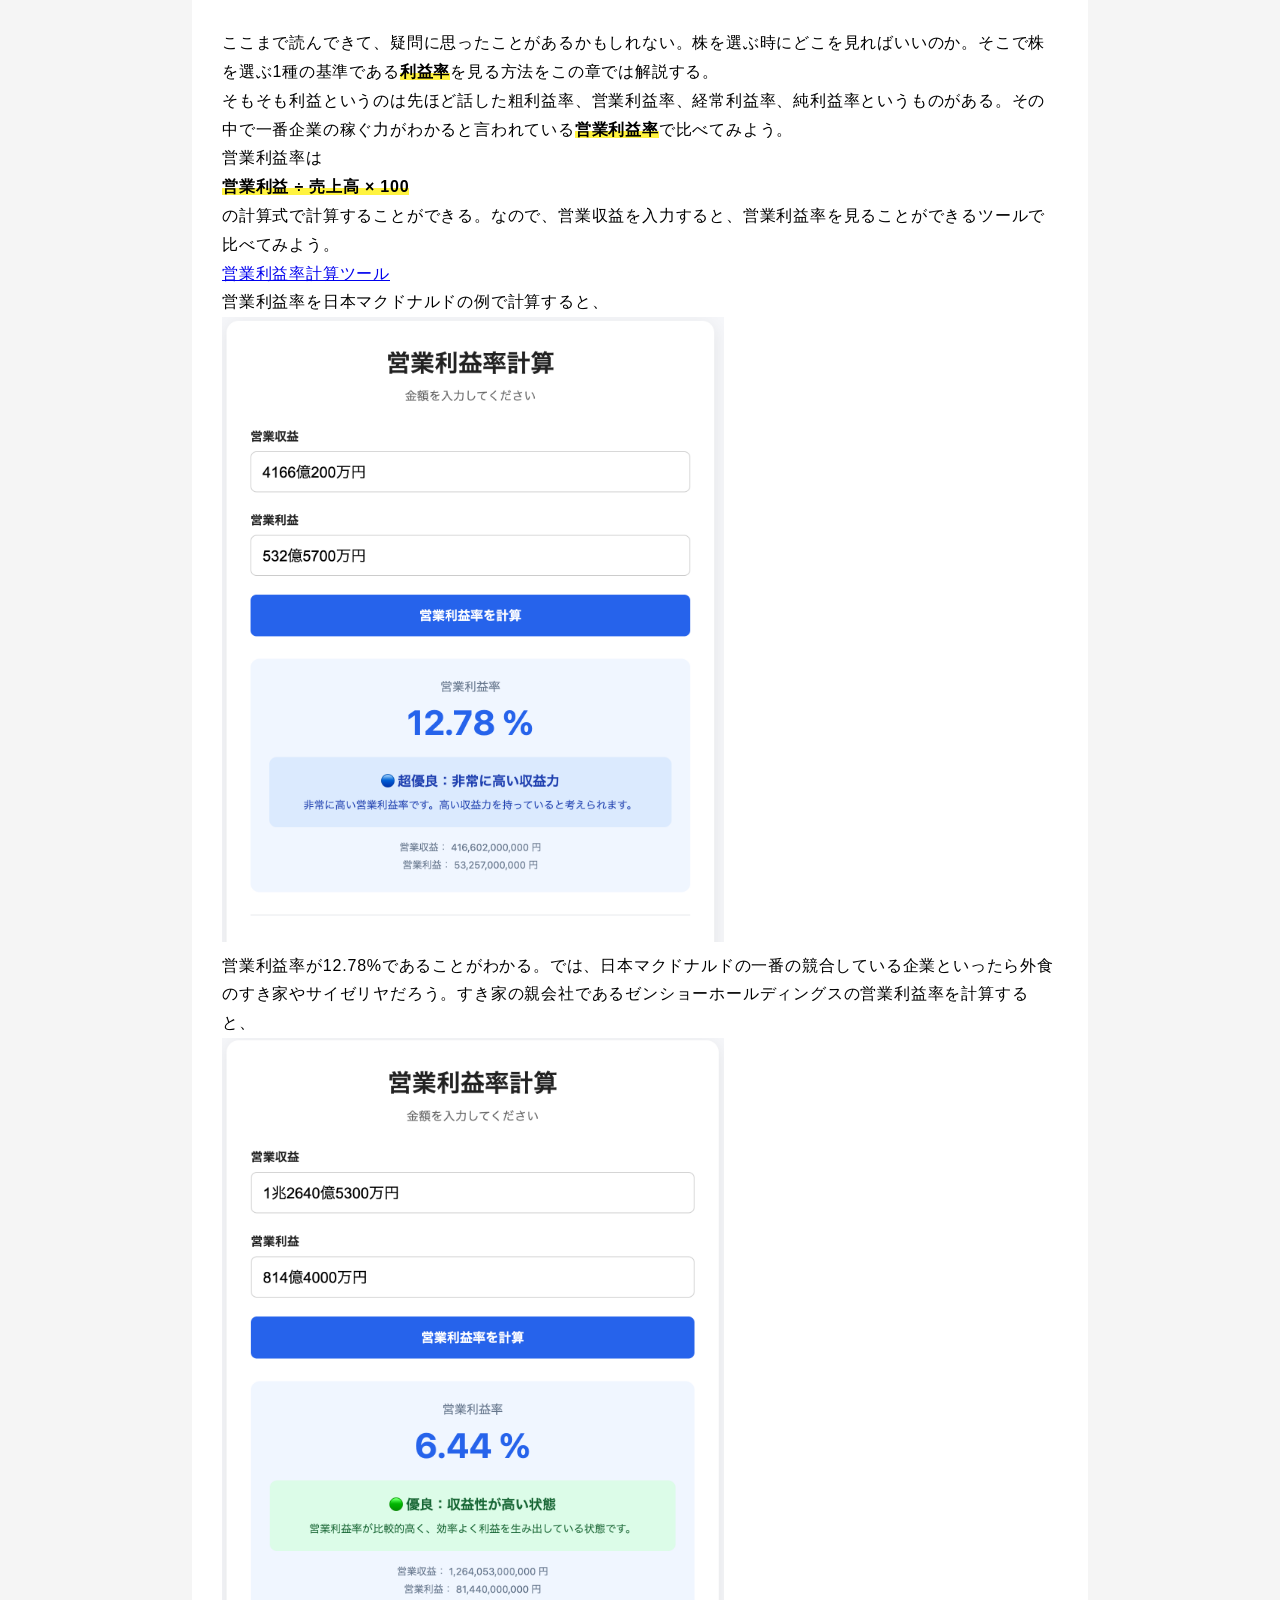
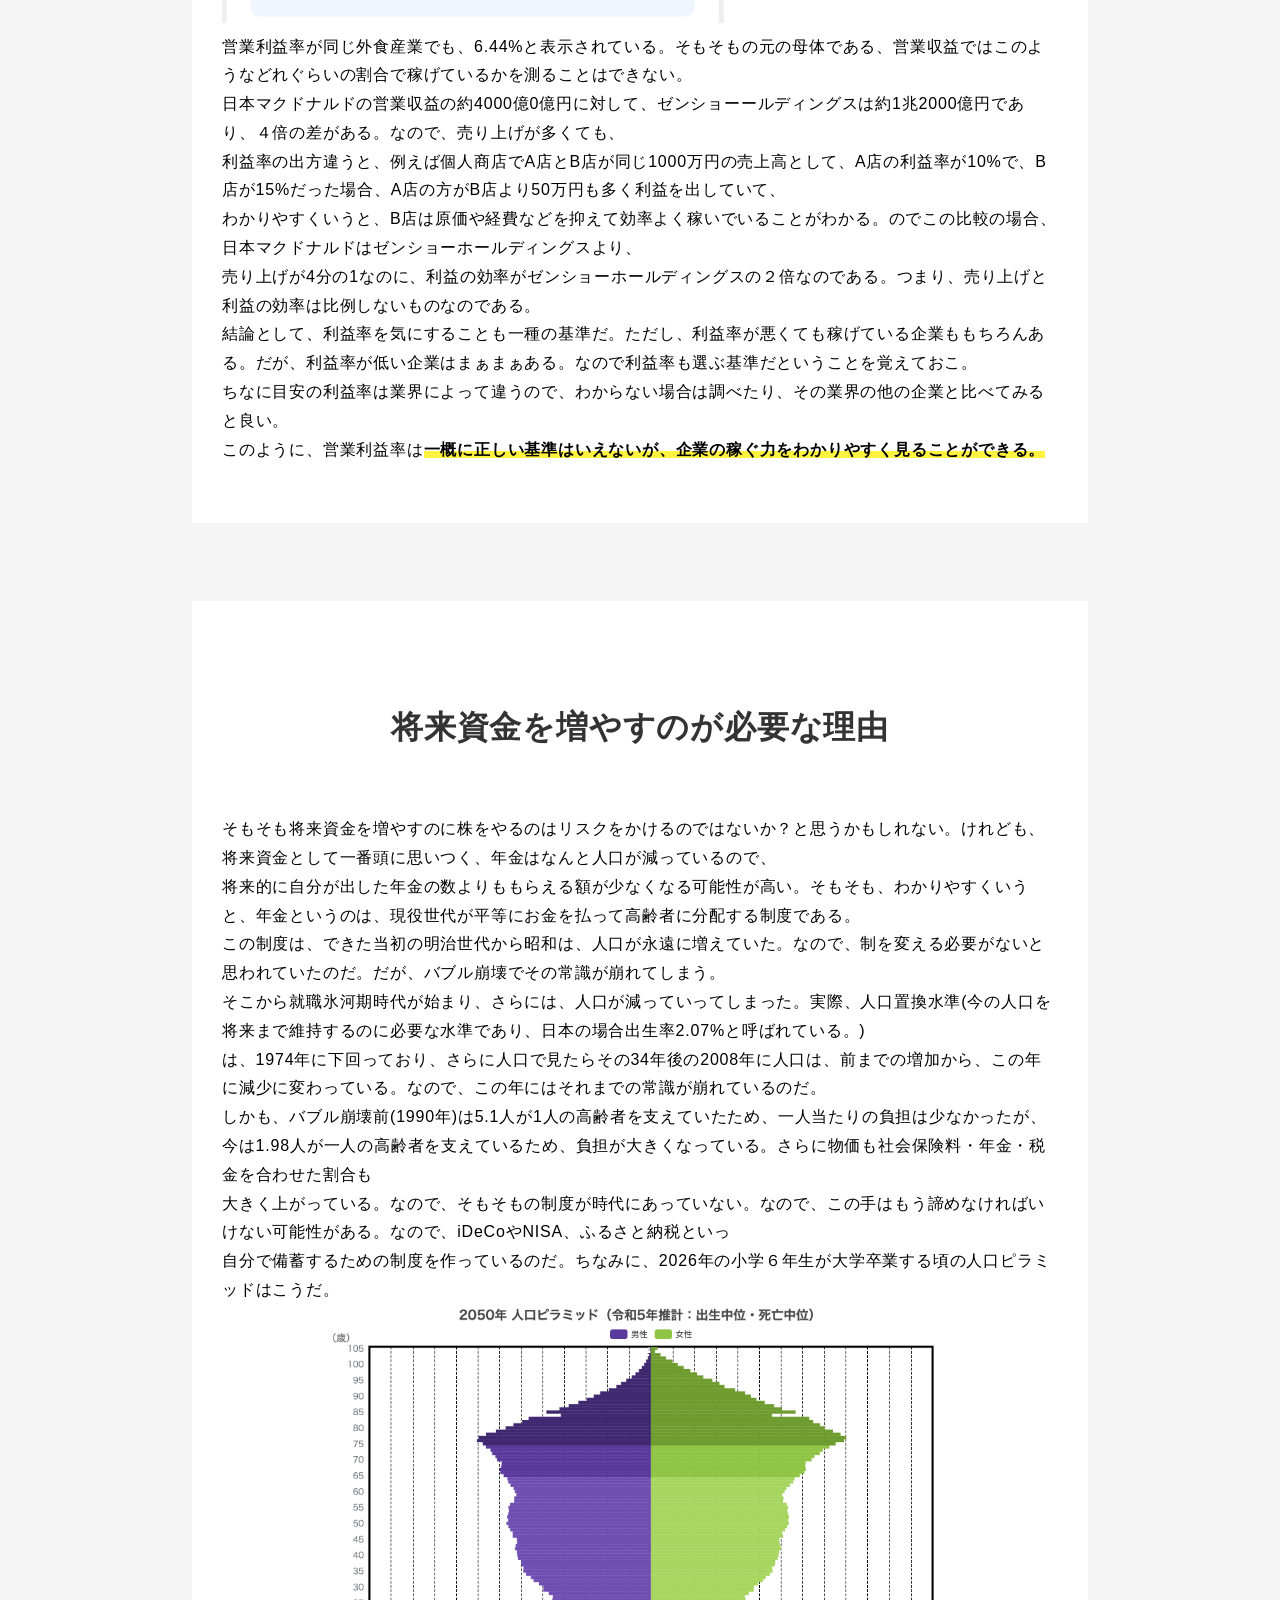
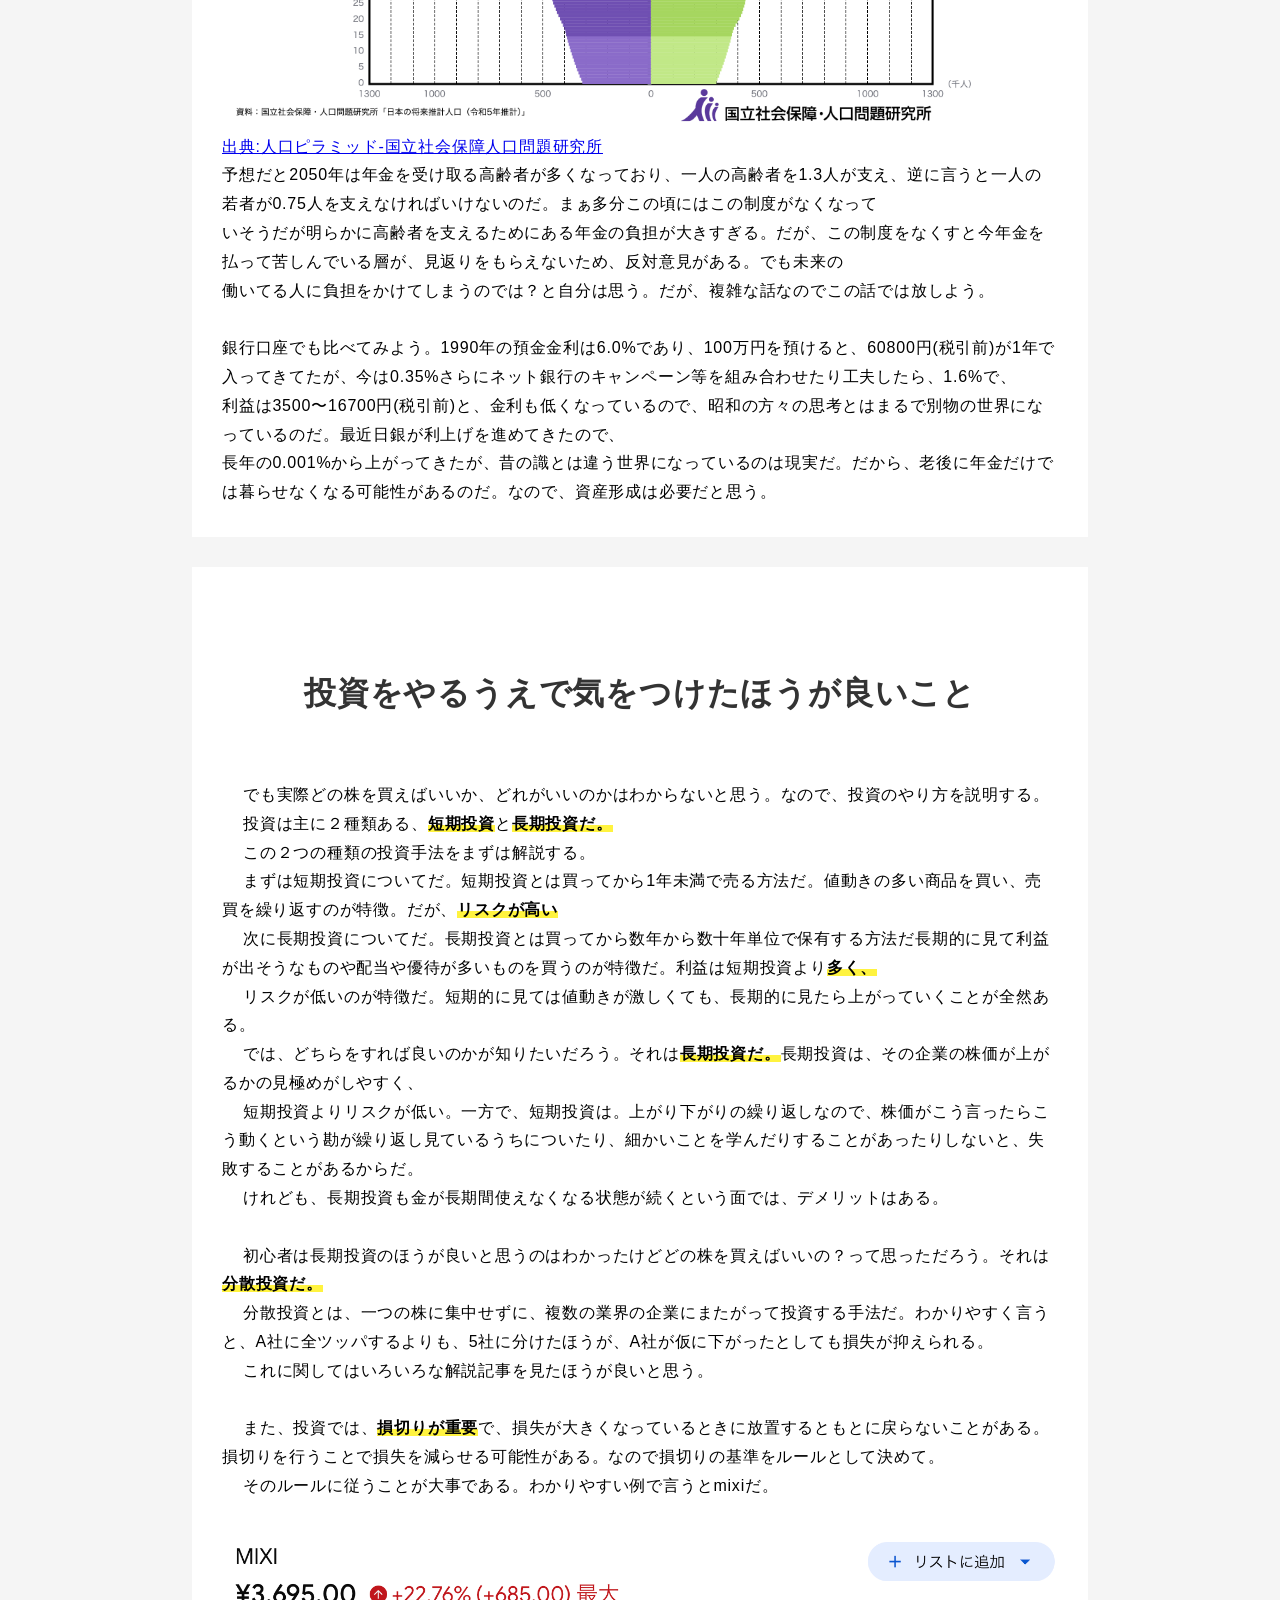
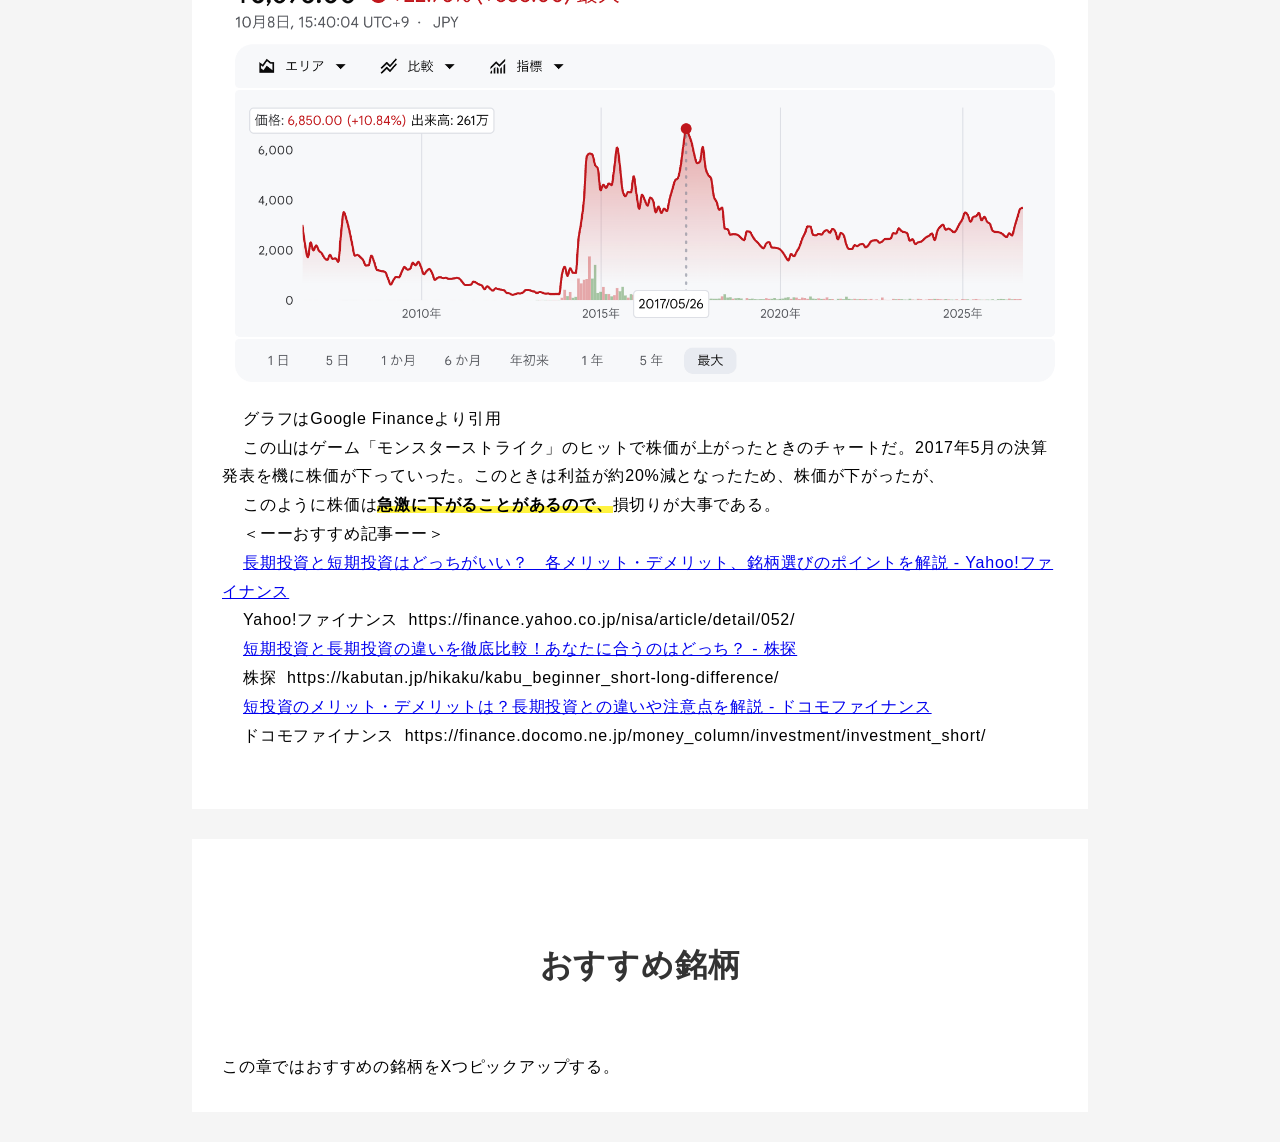
==== commit 51bb4ed9: "誤字の修正" ====
--- a/index.html
+++ b/index.html
@@ -30,6 +30,7 @@
     <span></span>
     <span></span>
     <span></span>
+    <span class="hamburger-label">目次</span>
 </button>
 
 <!-- スマホ用目次パネル -->
@@ -63,21 +64,21 @@
 かかる税金が非課税になる制度だ。１２００円で買ったと例えよう。
 そして損が出て売る行為である<strong>損切り</strong>を１０００円の時にしたとしよう。
 これは税金がNISAではなくてもかからない。これは買った人が赤字になってるだけでただ可哀想である。
-この条件のまま、別の世界線を見てみる。「１５００円になった。利益３００円だ！嬉しい！」と思って売ると
-通常は<strong>20.315％の税金がかかる。</strong>ちなみにこの税金は、利益ー買った値段ー証券会社の手数料＝この利益、
+この条件のまま、別の世界線を見てみる。「１５００円になった。利益利益３００円だ！嬉しい！」と思って売ると
+通常は<strong>20.315の税金がかかる。</strong>ちなみにこの税金は、利益ー買った値段ー証券会社の手数料＝この利益、
 この利益-20.315%なので、かなり面倒臭い。ちなみに証券会社のサイトなどで源泉徴収ありを選択すると、
 面倒な計算をしなくてもいい。さて、話を戻すと、ここにかかる税金をNISAという制度で作った口座で取引すると
 利益に税金がかからない。株をやるメリットはこれだけなわけではない。実は株を買うと、<strong>配当金</strong>がもらえるのだ。
 配当金って何？って思うかもしれないが、企業が株を発行する大きな目的の一つは、<strong>資金調達</strong>だ。
 資金調達のために、株を発行するのだが、株は売れないと、企業のお金にならない。なので、企業は配当金という物を、
-仮に少額しか投資家が買っていなくても払ってもらえる、一言で言うと株主にとって魅力的な制度があるのだ。
+仮に少額しか投資家が買っていなくても払ってもらえる、一言で言うと株にとって魅力的な制度があるのだ。
 ただ、配当金は企業ごとに決められるので、調べたり、企業のホームページを開いたりするとわかる。
 配当金は株を買ってくれてる<strong>恩返し</strong>のような制度なのだが、
 それはもちろん会社のお金からでてる。なので、会社が、「今年は儲かった」のようなニュースをみたら、
 投資家に還元してくれることが多い。これで買ってもらえるので、逆に見ると、もしお金がなかったら、
 配当金はほとんどの場合、少なくなる。なので、値動きはこう動いてる部分がある。
-えると、zozo（ネットでファッション通販をやっている企業）は、利益のうち、<strong>70％</strong>を株主に還元している。
-何と太っ腹！と思ってしまうが、のような形で配当金を株主に渡してる企業がある。
+例えると、zozo（ネットでファッション通販をやっている企業）は、利益のうち、<strong>70％</strong>を株主に還元している。
+何と太っ腹！と思ってしまうが、このような形で配当金を株主に渡してる企業がある。
 何度もいうが、企業によって方針は違うので、これはあくまで、<strong>例ということを忘れないでほしい。</strong>
 時には、株主還元にあまり積極的ではない企業もある。けれども、成長企業は利益を配当に回さず、
 新しい事業への投資に使うことがあるので、<strong>「配当金がない＝株主を大事にしていない」</strong>は言えないということもある。
@@ -91,7 +92,7 @@
 ところで、途中からNISA関係ない話になってない？と思ったかもしれないが、関係ある。
 NISA口座を使っていない<strong>特定口座</strong>という普通の口座でやると、
 先ほど言った売る時に黒字だった場合と一緒で20.315%で、内訳は所得税15.315%と
-住民税5%も配当金から取られるのだが、何とNISA口座を使うと、
+住民税5%も当金から取られるのだが、何とNISA口座を使うと、
 こちの税金も払わなくてよくなる。この２つの税金のことを考えたら、
 「めちゃくちゃいい」と思ったかもしれない。
 「でもデメリットあるんでしょ？」って思っただろ。でも自分は、デメリットはほとんどないと思っている。
@@ -102,7 +103,7 @@
 しかも、株を買って貰えば、企業は先ほども言った通り、資金調達をできる。この資金調達で新規事業をして、成功したら、何と法人税が取れる。
 
 ＜まとめ＞
-国はNISAによって個人の資産形成を促すだけでなく、個人の消費が増えたり、企業が資金調達しやすくなったり
+国はNISAによって個人の資産形成を促すだけでなく、個人の消費増えたり、企業が資金調達しやすくなったり
 することで、結果的に税収にもつながることを期待しているのではないかと自分は思っている。
 
 
@@ -117,7 +118,7 @@
 <div class="text-box">
 <h1 id="sonneki-taisyaku">実用するときにある損益計算書、貸借対照表って何？</h1>
 
-この章では、損益計算書、貸借対照表について解説します。そもそもこのふたつってなに？って思うかもしれないが、会社の売り上げ（収益）と純利益（原価などを抜いた純粋な利益）が書いてあるのが、損益計算書である。
+この章では、損益計算書、貸借対照表について解説します。そもそもこのふたつってなに？って思うかもしれないが、会社の売り上げ（収益）と純利益（原価などを抜いた純粋な利益）が書いてあるのが、損計算書である。
 
 
 <img src="img/googlefinance.png" alt="Google Finance TEL data" class="article-img">
@@ -139,7 +140,7 @@
 
 営業収益売上高）とは、本業によってどれだけのお金を稼いだのかを表す数字だ。
 会社の利益を見るとき、まず最初に見るべき出発点になる部分である。
-投資家はここを見ることで、「その会社の商品やサービスがどれだけ世の中に必要とされているか」を判断する。
+投資家はここを見ることで、「その会社の商品やサービスがどれだけ世の中に必要とされているか」を判する。
 営業収益が毎年伸びている会社は、売上が拡大している、つまり市場からの需要が増えている可能性が高い。
 すべての利益は、まずこの営業収益から始まる。
 
@@ -182,7 +183,7 @@
 わかりやすくいうと原価や人件費などの出費を全部いた、会社が自由に使えるお金だ。
 これは株主にとって最も重要な利益になる。
 なぜなら、この利益をもとに配当金が支払われたり、会社の成長のための設備投資や新しい事業への投資が行われたりするからだ。
-また、純利益が継続して増えている会社は、企業価値が高まりやすく、長期的な株価上昇につながる可能性がある。
+また、純利益が継続して増えている会社は、企業価値が高まりやすく、長期的な株価上昇につがる可能性がある。
 決算を見るときは、売上だけを見るのではなく、最終的にどれだ利益を残せているのかまで確認することが大切だ。
 この利益を見ると、この企業は儲けているか、それともどんどん利益が減って行っているのかを区別することができる。これを損益計算書(P/L)という。
 
@@ -206,7 +207,7 @@
 営業利益率が同じ外食産業でも、6.44%と表示されている。そもそもの元の母体である、営業収益ではこのようなどれぐらいの割合で稼げているかを測ることはできない。
 日本マクドナルドの営業収益の約4000億0億円に対して、ゼンショーールディングスは約1兆2000億円であり、４倍の差がある。なので、売り上げが多くても、
 利益率の出方違うと、例えば個人商店でA店とB店が同じ1000万円の売上高として、A店の利益率が10%で、B店が15%だった場合、A店の方がB店より50万円も多く利益を出していて、
-わかりやすくいうと、B店は原価や経費などを抑えて効率よく稼いでいることがわかる。なのでこの比較の場合、日本マクドナルドはゼンショーホールディングスより、
+わかりやすくいうと、B店は原価や経費などを抑えて効率よく稼いでいることがわかる。のでこの比較の場合、日本マクドナルドはゼンショーホールディングスより、
 売り上げが4分の1なのに、利益の効率がゼンショーホールディングスの２倍なのである。つまり、売り上げと利益の効率は比例しないものなのである。
 結論として、利益率を気にすることも一種の基準だ。ただし、利益率が悪くても稼げている企業ももちろんある。だが、利益率が低い企業はまぁまぁある。なので利益率も選ぶ基準だということを覚えておこ。
 ちなに目安の利益率は業界によって違うので、わからない場合は調べたり、その業界の他の企業と比べてみると良い。
@@ -225,7 +226,7 @@
 大きく上がっている。なので、そもそもの制度が時代にあっていない。なので、この手はもう諦めなければいけない可能性がある。なので、iDeCoやNISA、ふるさと納税といっ
 自分で備蓄するための制度を作っているのだ。ちなみに、2026年の小学６年生が大学卒業する頃の人口ピラミッドはこうだ。
 <img src="img/population_pyramid.png" alt="2050年の人口ピラミッド" class="article-img">
-<a href="https://www.ipss.go.jp/site-ad/TopPageData/pyramid/Pyramid_a.html" target="_blank" rel="noopener noreferrer">出典:人口ピラミッド-国立社会保障・人口問題研究所</a>
+<a href="https://www.ipss.go.jp/site-ad/TopPageData/pyramid/Pyramid_a.html" target="_blank" rel="noopener noreferrer">出典:人口ピラミッド-国立社会保障人口問題研究所</a>
 予想だと2050年は年金を受け取る高齢者が多くなっており、一人の高齢者を1.3人が支え、逆に言うと一人の若者が0.75人を支えなければいけないのだ。まぁ多分この頃にはこの制度がなくなって
 いそうだが明らかに高齢者を支えるためにある年金の負担が大きすぎる。だが、この制度をなくすと今年金を払って苦しんでいる層が、見返りをもらえないため、反対意見がある。でも未来の
 働いてる人に負担をかけてしまうのでは？と自分は思う。だが、複雑な話なのでこの話では放しよう。
@@ -236,36 +237,40 @@
 </div>
 
 <div class="text-box">
-<h1 id="toushi-caution">投資をやるうえで気をつけたほうが良いこと</h1>
-でも実際どの株を買えばいいか、どれがいいのかはわからないと思う。なので、投資のやり方を説明する。
-投資は主に２種類ある、<strong>短期投資</strong>と<strong>長期投資だ。</strong>
-この２つの種類の投資手法をまずは解説する。
-まずは短期投資についてだ。短期投資とは買ってから1年未満で売る方法だ。値動きの多い商品を買い、売買を繰り返すのが特徴。だが、<strong>リスクが高い</strong>
-次に長期投資についてだ。長期投資とは買ってから数年から数十年単位で保有する方法だ。長期的に見て利益が出そうなものや配当や優待が多いものを買うのが特徴だ。利益は短期投資より<strong>多く、</strong>
-リスクが低いのが特徴だ。短期的に見ては値動きが激しくても、長期的に見たら上がっていくことが全然ある。
-では、どちらをすれば良いのかが知りたいだろう。それは<strong>長期投資だ。</strong>長期投資は、その企業の株価が上がるかの見極めがしやすく、
-短期投資よりリスクが低い。一方で、短期投資は。上がり下がりの繰り返しなので、株価がこう言ったらこう動くという勘が繰り返し見ているうちについたり、細かいことを学んだりすることがあったりしないと、失敗することがあるからだ。
-けれども、長期投資も金が長期間使えなくなる状態が続くという面では、デメリットはある。
-
-初心者は長期投資のほうが良いと思うのはわかったけどどの株を買えばいいの？って思っただろう。それは<strong>分散投資だ。</strong>
-分散投資とは、一つの株に集中せずに、複数の業界の企業にまたがって投資する手法だ。わかりやすく言うと、A社に全ツッパするよりも、5社に分けたほうが、A社が仮に下がったとしても損失が抑えられる。
-これに関してはいろいろな解説記事を見たほうが良いと思う。
-
-また、投資では、<strong>損切りが重要</strong>で、損失が大きくなっているときに放置するともとに戻らないことがある。損切りを行うことで損失を減らせる可能性がある。なので損切りの基準をルールとして決めて。
-そのルールに従うことが大事である。わかりやすい例で言うとmixiだ。
-<img src="/img/mixi-chart.png" alt="Mixiの株価チャート" class="article-img">
-グラフはGoogle Financeより引用
-この山はゲーム「モンスターストライク」のヒットで株価が上がったときのチャートだ。2017年5月の決算発表を機に株価が下がっていった。このときは利益が約20%減となったため、株価が下がったが、
-このように株価は<strong>急激に下がることがあるので、</strong>損切りが大事である。
-＜ーーおすすめ記事ーー＞
-<a href="https://finance.yahoo.co.jp/nisa/article/detail/052/" target="_blank" rel="noopener noreferrer">長期投資と短期投資はどっちがいい？　各メリット・デメリット、銘柄選びのポイントを解説 - Yahoo!ファイナンス</a>
-Yahoo!ファイナンス  https://finance.yahoo.co.jp/nisa/article/detail/052/
-<a href="https://kabutan.jp/hikaku/kabu_beginner_short-long-difference/" target="_blank" rel="noopener noreferrer">短期投資と長期投資の違いを徹底比較！あなたに合うのはどっち？ - 株探</a>
-株探  https://kabutan.jp/hikaku/kabu_beginner_short-long-difference/
-<a href="https://finance.docomo.ne.jp/money_column/investment/investment_short/" target="_blank" rel="noopener noreferrer">短期投資のメリット・デメリットは？長期投資との違いや注意点を解説 - ドコモファイナンス</a>
-ドコモファイナンス  https://finance.docomo.ne.jp/money_column/investment/investment_short/
-
-</div>
-
+    <h1 id="toushi-caution">投資をやるうえで気をつけたほうが良いこと</h1>
+    でも実際どの株を買えばいいか、どれがいいのかはわからないと思う。なので、投資のやり方を説明する。
+    投資は主に２種類ある、<strong>短期投資</strong>と<strong>長期投資だ。</strong>
+    この２つの種類の投資手法をまずは解説する。
+    まずは短期投資についてだ。短期投資とは買ってから1年未満で売る方法だ。値動きの多い商品を買い、売買を繰り返すのが特徴。だが、<strong>リスクが高い</strong>
+    次に長期投資についてだ。長期投資とは買ってから数年から数十年単位で保有する方法だ長期的に見て利益が出そうなものや配当や優待が多いものを買うのが特徴だ。利益は短期投資より<strong>多く、</strong>
+    リスクが低いのが特徴だ。短期的に見ては値動きが激しくても、長期的に見たら上がっていくことが全然ある。
+    では、どちらをすれば良いのかが知りたいだろう。それは<strong>長期投資だ。</strong>長期投資は、その企業の株価が上がるかの見極めがしやすく、
+    短期投資よりリスクが低い。一方で、短期投資は。上がり下がりの繰り返しなので、株価がこう言ったらこう動くという勘が繰り返し見ているうちについたり、細かいことを学んだりすることがあったりしないと、失敗することがあるからだ。
+    けれども、長期投資も金が長期間使えなくなる状態が続くという面では、デメリットはある。
+
+    初心者は長期投資のほうが良いと思うのはわかったけどどの株を買えばいいの？って思っただろう。それは<strong>分散投資だ。</strong>
+    分散投資とは、一つの株に集中せずに、複数の業界の企業にまたがって投資する手法だ。わかりやすく言うと、A社に全ツッパするよりも、5社に分けたほうが、A社が仮に下がったとしても損失が抑えられる。
+    これに関してはいろいろな解説記事を見たほうが良いと思う。
+
+    また、投資では、<strong>損切りが重要</strong>で、損失が大きくなっているときに放置するともとに戻らないことがある。損切りを行うことで損失を減らせる可能性がある。なので損切りの基準をルールとして決めて。
+    そのルールに従うことが大事である。わかりやすい例で言うとmixiだ。
+    <img src="/img/mixi-chart.png" alt="Mixiの株価チャート" class="article-img">
+    グラフはGoogle Financeより引用
+    この山はゲーム「モンスターストライク」のヒットで株価が上がったときのチャートだ。2017年5月の決算発表を機に株価が下っていった。このときは利益が約20%減となったため、株価が下がったが、
+    このように株価は<strong>急激に下がることがあるので、</strong>損切りが大事である。
+    ＜ーーおすすめ記事ーー＞
+    <a href="https://finance.yahoo.co.jp/nisa/article/detail/052/" target="_blank" rel="noopener noreferrer">長期投資と短期投資はどっちがいい？　各メリット・デメリット、銘柄選びのポイントを解説 - Yahoo!ファイナンス</a>
+    Yahoo!ファイナンス  https://finance.yahoo.co.jp/nisa/article/detail/052/
+    <a href="https://kabutan.jp/hikaku/kabu_beginner_short-long-difference/" target="_blank" rel="noopener noreferrer">短期投資と長期投資の違いを徹底比較！あなたに合うのはどっち？ - 株探</a>
+    株探  https://kabutan.jp/hikaku/kabu_beginner_short-long-difference/
+    <a href="https://finance.docomo.ne.jp/money_column/investment/investment_short/" target="_blank" rel="noopener noreferrer">短投資のメリット・デメリットは？長期投資との違いや注意点を解説 - ドコモファイナンス</a>
+    ドコモファイナンス  https://finance.docomo.ne.jp/money_column/investment/investment_short/
+
+</div>
+
+<div class="text-box">
+    <h1 id="osusume-meigara">おすすめ銘柄</h1>
+この章ではおすすめの銘柄をXつピックアップする。
+</div>
 </body>
 </html>
--- a/style.css
+++ b/style.css
@@ -322,12 +322,31 @@
     box-shadow: 0 2px 8px rgba(0,0,0,0.1);
 }
 
-.hamburger span {
+/* ラベル配置の基準点 */
+.hamburger {
+    position: fixed;
+}
+
+.hamburger span:not(.hamburger-label) {
     display: block;
     width: 22px;
     height: 2px;
     background: #333;
     border-radius: 1px;
+}
+
+.hamburger-label {
+    position: absolute;
+    top: calc(100% + 4px);
+    left: 50%;
+    transform: translateX(-50%);
+    font-size: 10px;
+    color: #333;
+    line-height: 1;
+    background: none;
+    white-space: nowrap;
+    width: auto;
+    height: auto;
 }
 
 /* スマホ用目次パネル */
@@ -650,8 +669,3 @@
     }
 
 }
-
-.bell-icon {
-    height: 1em; 
-    vertical-align: middle;
-}
